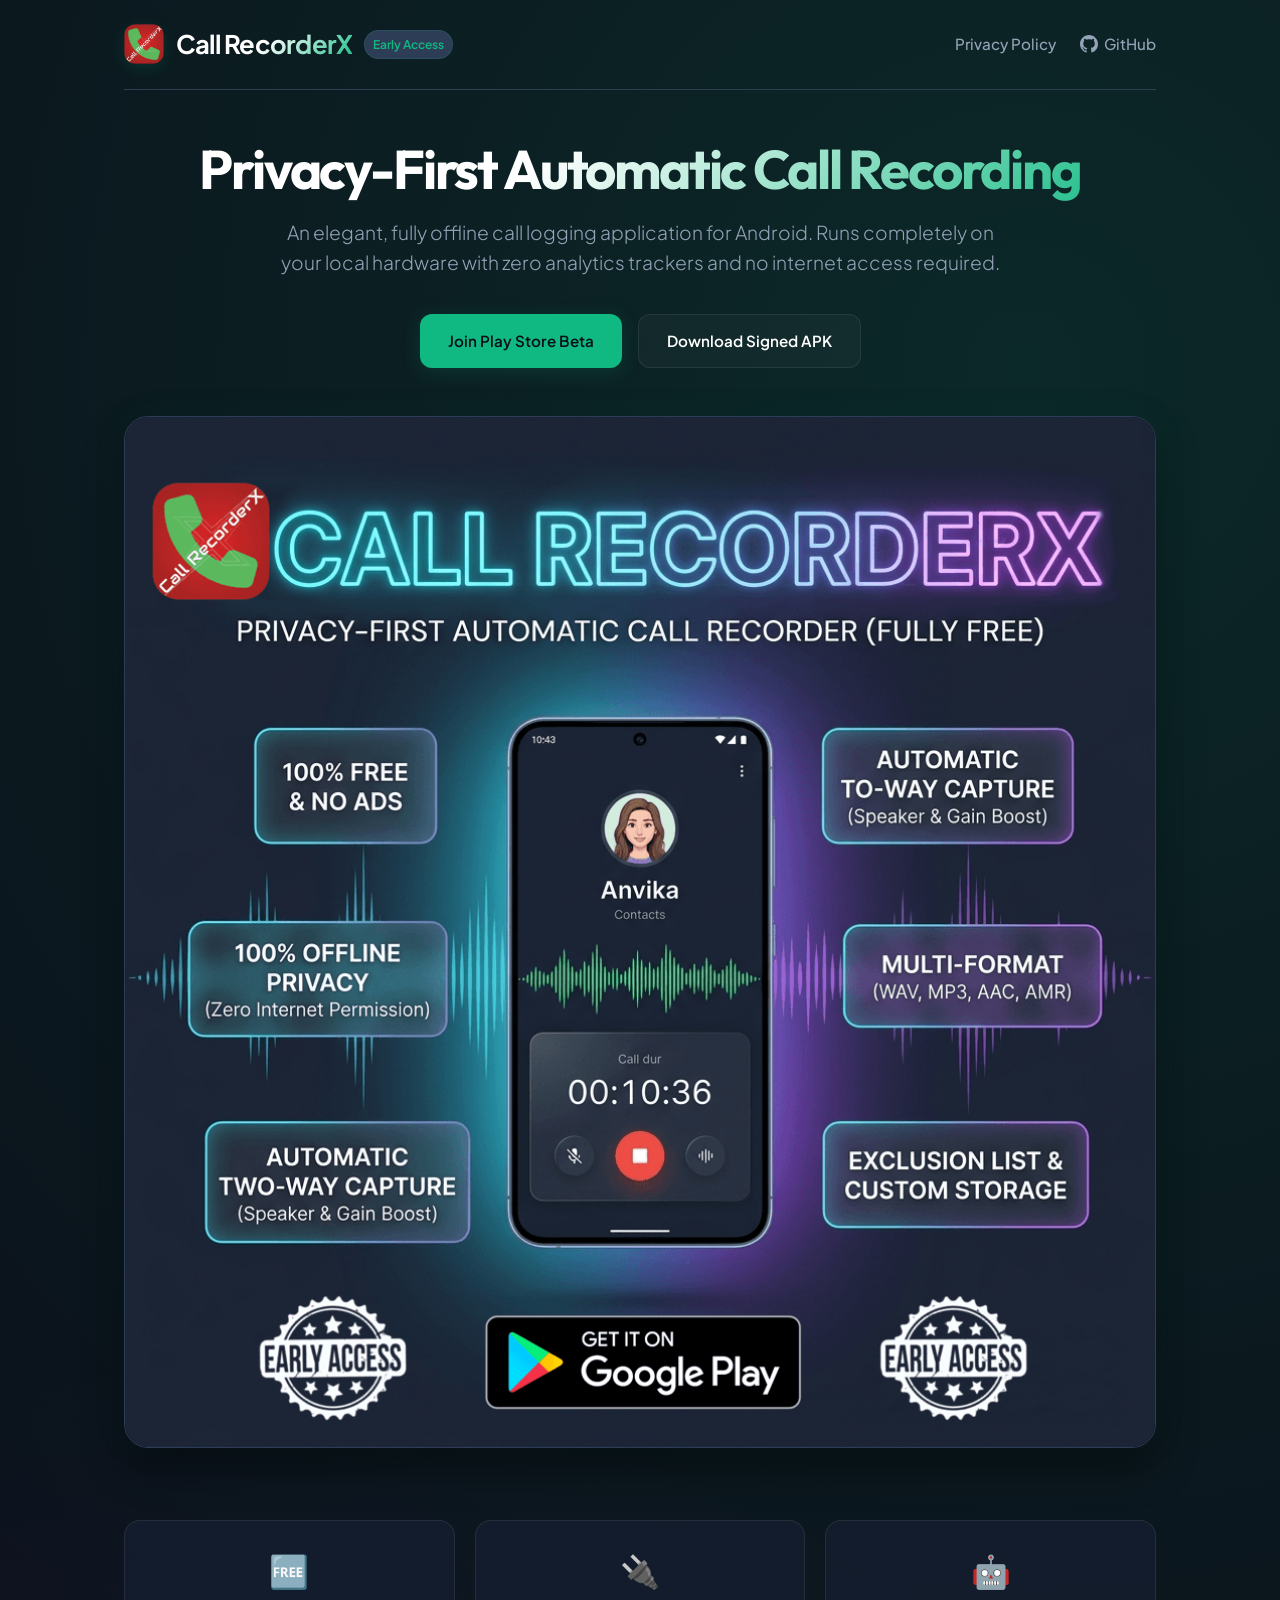
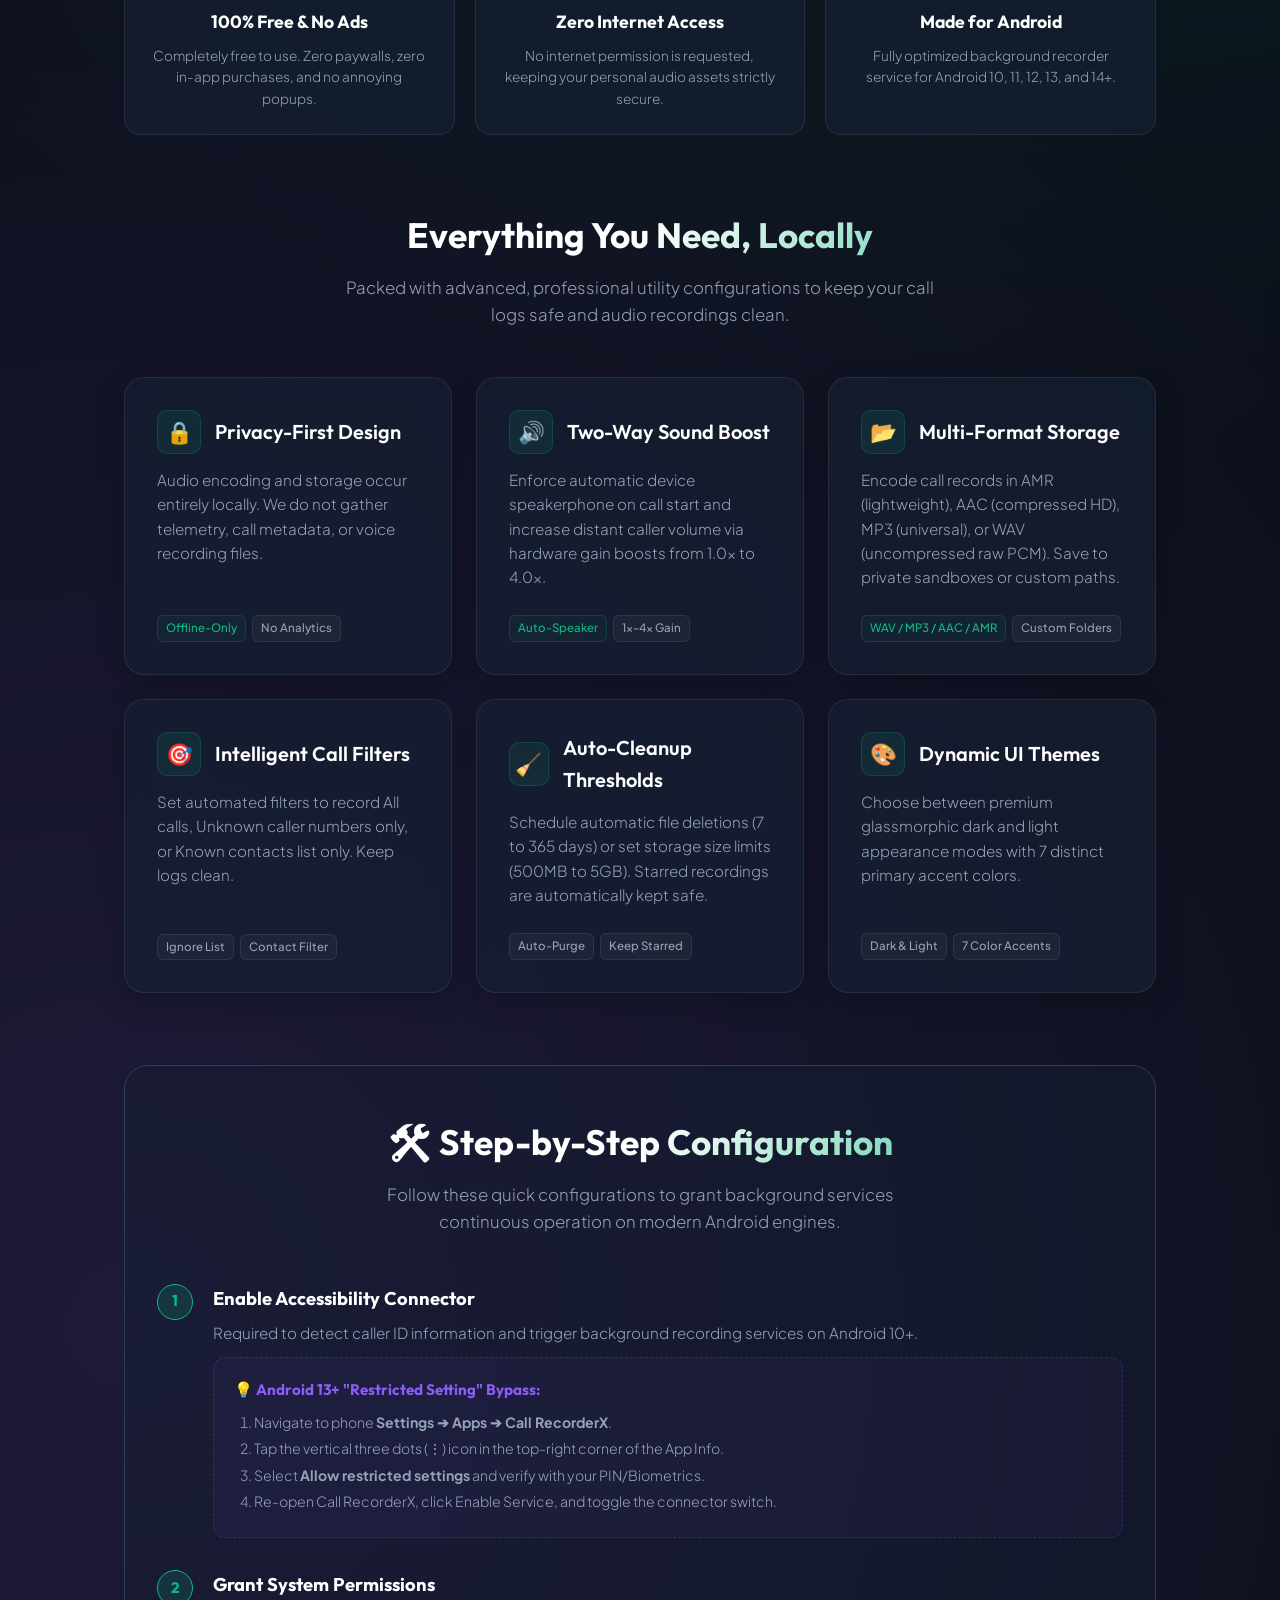
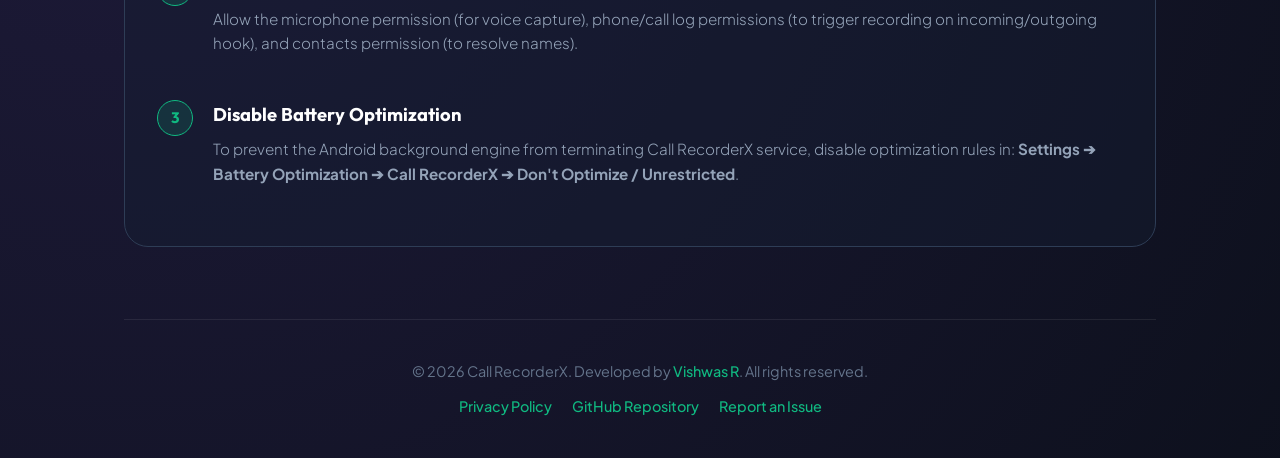
==== docs/index.html @ b35ff17a "Refactor landing page and privacy policy to use shared stylesheet and update asset paths" ====
<!DOCTYPE html>
<html lang="en">
<head>
    <meta charset="UTF-8">
    <meta name="viewport" content="width=device-width, initial-scale=1.0">
    <title>Call RecorderX | Private & Secure Local Call Recording for Android</title>
    <meta name="description" content="A secure, offline-first automatic call recorder for Android. Zero internet permission, zero tracking, 100% free, and completely ad-free.">
    
    <!-- Favicon -->
    <link rel="icon" type="image/png" href="assets/images/logo.png">

    <!-- Open Graph / Facebook -->
    <meta property="og:type" content="website">
    <meta property="og:url" content="https://vishwas-r.github.io/call-recorderx-dist/">
    <meta property="og:title" content="Call RecorderX | Private & Secure Local Call Recording for Android">
    <meta property="og:description" content="A secure, offline-first automatic call recorder for Android. Zero internet permission, zero tracking, 100% free, and completely ad-free.">
    <meta property="og:image" content="https://vishwas-r.github.io/call-recorderx-dist/assets/images/logo.png">

    <!-- Twitter -->
    <meta property="twitter:card" content="summary">
    <meta property="twitter:url" content="https://vishwas-r.github.io/call-recorderx-dist/">
    <meta property="twitter:title" content="Call RecorderX | Private & Secure Local Call Recording for Android">
    <meta property="twitter:description" content="A secure, offline-first automatic call recorder for Android. Zero internet permission, zero tracking, 100% free, and completely ad-free.">
    <meta property="twitter:image" content="https://vishwas-r.github.io/call-recorderx-dist/assets/images/logo.png">

    <link rel="preconnect" href="https://fonts.googleapis.com">
    <link rel="preconnect" href="https://fonts.gstatic.com" crossorigin>
    <link href="https://fonts.googleapis.com/css2?family=Outfit:wght@300;400;500;600;700&family=Plus+Jakarta+Sans:wght@300;400;500;600;700&display=swap" rel="stylesheet">
    <link rel="stylesheet" href="assets/css/style.css">
</head>
<body>
    <div class="container">
        <!-- Header -->
        <header>
            <div class="logo-container">
                <img src="assets/images/logo.png" alt="Call RecorderX Logo" class="logo-img">
                <div class="logo-text">Call RecorderX</div>
                <span class="early-access-badge">Early Access</span>
            </div>
            <nav>
                <a href="privacy.html">Privacy Policy</a>
                <a href="https://github.com/vishwas-r/call-recorderx-dist" target="_blank" class="github-link-icon" id="header-github-link">
                    <svg height="18" width="18" viewBox="0 0 16 16" fill="currentColor" style="display:inline-block;vertical-align:text-bottom;">
                        <path d="M8 0C3.58 0 0 3.58 0 8c0 3.54 2.29 6.53 5.47 7.59.4.07.55-.17.55-.38 0-.19-.01-.82-.01-1.49-2.01.37-2.53-.49-2.69-.94-.09-.23-.48-.94-.82-1.13-.28-.15-.68-.52-.01-.53.63-.01 1.08.58 1.23.82.72 1.21 1.87.87 2.33.66.07-.52.28-.87.51-1.07-1.78-.2-3.64-.89-3.64-3.95 0-.87.31-1.59.82-2.15-.08-.2-.36-1.02.08-2.12 0 0 .67-.21 2.2.82.64-.18 1.32-.27 2-.27.68 0 1.36.09 2 .27 1.53-1.04 2.2-.82 2.2-.82.44 1.1.16 1.92.08 2.12.51.56.82 1.27.82 2.15 0 3.07-1.87 3.75-3.65 3.95.29.25.54.73.54 1.48 0 1.07-.01 1.93-.01 2.2 0 .21.15.46.55.38A8.013 8.013 0 0016 8c0-4.42-3.58-8-8-8z"></path>
                    </svg>
                    GitHub
                </a>
            </nav>
        </header>

        <!-- Hero Section -->
        <main>
            <section class="hero">
                <h1>Privacy-First Automatic Call Recording</h1>
                <p>An elegant, fully offline call logging application for Android. Runs completely on your local hardware with zero analytics trackers and no internet access required.</p>
                
                <div class="cta-group">
                    <a href="https://play.google.com/apps/testing/com.callrecorderx.app" class="btn btn-primary" id="cta-playstore-testing" target="_blank">Join Play Store Beta</a>
                    <a href="https://github.com/Vishwas-R/call-recorderx-dist/raw/main/dist/call-recorderx.apk" class="btn btn-secondary" id="cta-apk-download">Download Signed APK</a>
                </div>
            </section>

            <!-- Embedded Widescreen Mockup Banner -->
            <section class="mockup-container">
                <img src="assets/images/call-recorderx-banner.png" alt="Call RecorderX Advertisement Banner" class="mockup-image">
            </section>

            <!-- Core Quick Badges -->
            <section class="badge-grid">
                <div class="badge-card">
                    <span class="badge-icon">🆓</span>
                    <h3>100% Free & No Ads</h3>
                    <p>Completely free to use. Zero paywalls, zero in-app purchases, and no annoying popups.</p>
                </div>
                <div class="badge-card">
                    <span class="badge-icon">🔌</span>
                    <h3>Zero Internet Access</h3>
                    <p>No internet permission is requested, keeping your personal audio assets strictly secure.</p>
                </div>
                <div class="badge-card">
                    <span class="badge-icon">🤖</span>
                    <h3>Made for Android</h3>
                    <p>Fully optimized background recorder service for Android 10, 11, 12, 13, and 14+.</p>
                </div>
            </section>

            <!-- Features Grid -->
            <section>
                <div class="section-header">
                    <h2>Everything You Need, Locally</h2>
                    <p>Packed with advanced, professional utility configurations to keep your call logs safe and audio recordings clean.</p>
                </div>

                <div class="features">
                    <!-- Feature 1: Privacy -->
                    <div class="feature-card">
                        <div class="feature-top">
                            <div class="feature-icon-wrapper">🔒</div>
                            <h3>Privacy-First Design</h3>
                        </div>
                        <p>Audio encoding and storage occur entirely locally. We do not gather telemetry, call metadata, or voice recording files.</p>
                        <div class="feature-tags">
                            <span class="feature-tag feature-tag-primary">Offline-Only</span>
                            <span class="feature-tag">No Analytics</span>
                        </div>
                    </div>

                    <!-- Feature 2: Audio Optimization -->
                    <div class="feature-card">
                        <div class="feature-top">
                            <div class="feature-icon-wrapper">🔊</div>
                            <h3>Two-Way Sound Boost</h3>
                        </div>
                        <p>Enforce automatic device speakerphone on call start and increase distant caller volume via hardware gain boosts from 1.0x to 4.0x.</p>
                        <div class="feature-tags">
                            <span class="feature-tag feature-tag-primary">Auto-Speaker</span>
                            <span class="feature-tag">1x-4x Gain</span>
                        </div>
                    </div>

                    <!-- Feature 3: Multi Format -->
                    <div class="feature-card">
                        <div class="feature-top">
                            <div class="feature-icon-wrapper">📂</div>
                            <h3>Multi-Format Storage</h3>
                        </div>
                        <p>Encode call records in AMR (lightweight), AAC (compressed HD), MP3 (universal), or WAV (uncompressed raw PCM). Save to private sandboxes or custom paths.</p>
                        <div class="feature-tags">
                            <span class="feature-tag feature-tag-primary">WAV / MP3 / AAC / AMR</span>
                            <span class="feature-tag">Custom Folders</span>
                        </div>
                    </div>

                    <!-- Feature 4: Caller Filtering -->
                    <div class="feature-card">
                        <div class="feature-top">
                            <div class="feature-icon-wrapper">🎯</div>
                            <h3>Intelligent Call Filters</h3>
                        </div>
                        <p>Set automated filters to record All calls, Unknown caller numbers only, or Known contacts list only. Keep logs clean.</p>
                        <div class="feature-tags">
                            <span class="feature-tag">Ignore List</span>
                            <span class="feature-tag">Contact Filter</span>
                        </div>
                    </div>

                    <!-- Feature 5: Storage Rules -->
                    <div class="feature-card">
                        <div class="feature-top">
                            <div class="feature-icon-wrapper">🧹</div>
                            <h3>Auto-Cleanup Thresholds</h3>
                        </div>
                        <p>Schedule automatic file deletions (7 to 365 days) or set storage size limits (500MB to 5GB). Starred recordings are automatically kept safe.</p>
                        <div class="feature-tags">
                            <span class="feature-tag">Auto-Purge</span>
                            <span class="feature-tag">Keep Starred</span>
                        </div>
                    </div>

                    <!-- Feature 6: Themes -->
                    <div class="feature-card">
                        <div class="feature-top">
                            <div class="feature-icon-wrapper">🎨</div>
                            <h3>Dynamic UI Themes</h3>
                        </div>
                        <p>Choose between premium glassmorphic dark and light appearance modes with 7 distinct primary accent colors.</p>
                        <div class="feature-tags">
                            <span class="feature-tag">Dark & Light</span>
                            <span class="feature-tag">7 Color Accents</span>
                        </div>
                    </div>
                </div>
            </section>

            <!-- Guide Section -->
            <section class="guide-section">
                <div class="section-header">
                    <h2>🛠️ Step-by-Step Configuration</h2>
                    <p>Follow these quick configurations to grant background services continuous operation on modern Android engines.</p>
                </div>

                <div class="guide-steps">
                    <!-- Step 1 -->
                    <div class="guide-step">
                        <div class="step-number">1</div>
                        <div class="step-content">
                            <h3>Enable Accessibility Connector</h3>
                            <p>Required to detect caller ID information and trigger background recording services on Android 10+.</p>
                            
                            <div class="bypass-card">
                                <h4>💡 Android 13+ "Restricted Setting" Bypass:</h4>
                                <ol>
                                    <li>Navigate to phone <strong>Settings ➔ Apps ➔ Call RecorderX</strong>.</li>
                                    <li>Tap the vertical three dots (⋮) icon in the top-right corner of the App Info.</li>
                                    <li>Select <strong>Allow restricted settings</strong> and verify with your PIN/Biometrics.</li>
                                    <li>Re-open Call RecorderX, click Enable Service, and toggle the connector switch.</li>
                                </ol>
                            </div>
                        </div>
                    </div>

                    <!-- Step 2 -->
                    <div class="guide-step">
                        <div class="step-number">2</div>
                        <div class="step-content">
                            <h3>Grant System Permissions</h3>
                            <p>Allow the microphone permission (for voice capture), phone/call log permissions (to trigger recording on incoming/outgoing hook), and contacts permission (to resolve names).</p>
                        </div>
                    </div>

                    <!-- Step 3 -->
                    <div class="guide-step">
                        <div class="step-number">3</div>
                        <div class="step-content">
                            <h3>Disable Battery Optimization</h3>
                            <p>To prevent the Android background engine from terminating Call RecorderX service, disable optimization rules in: <strong>Settings ➔ Battery Optimization ➔ Call RecorderX ➔ Don't Optimize / Unrestricted</strong>.</p>
                        </div>
                    </div>
                </div>
            </section>
        </main>

        <!-- Footer -->
        <footer>
            <p>&copy; 2026 Call RecorderX. Developed by <a href="https://vishwas.me/" target="_blank">Vishwas R</a>. All rights reserved.</p>
            <div class="footer-links">
                <a href="privacy.html">Privacy Policy</a>
                <a href="https://github.com/vishwas-r/call-recorderx-dist" target="_blank">GitHub Repository</a>
                <a href="https://github.com/vishwas-r/call-recorderx-dist/issues" target="_blank">Report an Issue</a>
            </div>
        </footer>
    </div>
</body>
</html>
---- docs/assets/css/style.css ----
:root {
    --bg-color: #0B0F19;
    --card-bg: rgba(22, 32, 50, 0.7);
    --primary: #10B981;
    --primary-glow: rgba(16, 185, 129, 0.15);
    --primary-hover: #059669;
    --text-main: #FFFFFF;
    --text-secondary: #94A3B8;
    --text-muted: #64748B;
    --border-color: #2E3D56;
    --glass-border: rgba(255, 255, 255, 0.08);
    --accent-purple: #8B5CF6;
    --accent-purple-glow: rgba(139, 92, 246, 0.15);
}

* {
    box-sizing: border-box;
    margin: 0;
    padding: 0;
}

body {
    font-family: 'Plus Jakarta Sans', sans-serif;
    background-color: var(--bg-color);
    background-image: 
        radial-gradient(circle at 80% 10%, var(--primary-glow) 0%, transparent 50%),
        radial-gradient(circle at 10% 80%, var(--accent-purple-glow) 0%, transparent 50%);
    color: var(--text-main);
    line-height: 1.6;
    min-height: 100vh;
    display: flex;
    flex-direction: column;
    overflow-x: hidden;
}

h1, h2, h3, h4 {
    font-family: 'Outfit', sans-serif;
    font-weight: 700;
}

.container {
    max-width: 1080px;
    width: 100%;
    margin: 0 auto;
    padding: 0 24px;
}

/* --- Header --- */
header {
    display: flex;
    justify-content: space-between;
    align-items: center;
    padding: 24px 0;
    border-bottom: 1px solid var(--border-color);
    margin-bottom: 48px;
}

/* Header variant for Privacy Policy page */
header.privacy-header {
    flex-direction: column;
    gap: 8px;
    text-align: center;
    align-items: center;
    border-bottom: 1px solid var(--border-color);
    margin-bottom: 40px;
}

header.privacy-header .logo-container {
    text-decoration: none;
    transition: transform 0.2s ease;
}

header.privacy-header .logo-container:hover {
    transform: scale(1.02);
}

.logo-container {
    display: flex;
    align-items: center;
    gap: 12px;
}

.logo-img {
    width: 40px;
    height: 40px;
    border-radius: 12px;
    box-shadow: 0 4px 15px var(--primary-glow);
    object-fit: contain;
}

.logo-text {
    font-size: 1.6rem;
    font-weight: 700;
    letter-spacing: -0.03em;
    background: linear-gradient(135deg, #FFFFFF 50%, var(--primary) 100%);
    -webkit-background-clip: text;
    -webkit-text-fill-color: transparent;
}

.early-access-badge {
    font-size: 0.75rem;
    background-color: var(--border-color);
    color: var(--primary);
    padding: 4px 8px;
    border-radius: 20px;
    font-weight: 600;
    border: 1px solid var(--primary-glow);
}

.subtitle {
    color: var(--text-secondary);
    margin: 0;
    font-size: 1.15rem;
    font-weight: 500;
}

nav {
    display: flex;
    gap: 24px;
    align-items: center;
}

nav a {
    color: var(--text-secondary);
    text-decoration: none;
    font-size: 0.95rem;
    font-weight: 500;
    transition: color 0.2s ease;
}

nav a:hover {
    color: var(--primary);
}

.github-link-icon {
    display: flex;
    align-items: center;
    gap: 6px;
}

/* --- Hero --- */
.hero {
    text-align: center;
    margin-bottom: 48px;
}

.hero h1 {
    font-size: 3.4rem;
    margin: 0 0 16px 0;
    letter-spacing: -0.04em;
    line-height: 1.15;
    background: linear-gradient(135deg, #FFFFFF 40%, var(--primary) 100%);
    -webkit-background-clip: text;
    -webkit-text-fill-color: transparent;
}

.hero p {
    font-size: 1.2rem;
    color: var(--text-secondary);
    max-width: 720px;
    margin: 0 auto 36px auto;
    font-weight: 300;
}

.cta-group {
    display: flex;
    gap: 16px;
    justify-content: center;
    flex-wrap: wrap;
    margin-bottom: 48px;
}

/* --- Buttons --- */
.btn {
    display: inline-flex;
    align-items: center;
    justify-content: center;
    padding: 14px 28px;
    border-radius: 12px;
    font-weight: 600;
    font-size: 0.95rem;
    text-decoration: none;
    transition: all 0.25s cubic-bezier(0.4, 0, 0.2, 1);
    gap: 8px;
    cursor: pointer;
}

.btn-primary {
    background-color: var(--primary);
    color: #0B0F19;
    box-shadow: 0 4px 20px var(--primary-glow);
}

.btn-primary:hover {
    background-color: var(--primary-hover);
    transform: translateY(-2px);
    box-shadow: 0 8px 24px rgba(16, 185, 129, 0.4);
}

.btn-secondary {
    background-color: rgba(255, 255, 255, 0.03);
    color: var(--text-main);
    border: 1px solid var(--glass-border);
}

.btn-secondary:hover {
    background-color: rgba(255, 255, 255, 0.08);
    transform: translateY(-2px);
    border-color: var(--text-secondary);
}

/* --- Mockup Graphic Frame --- */
.mockup-container {
    width: 100%;
    border-radius: 24px;
    overflow: hidden;
    border: 1px solid var(--border-color);
    box-shadow: 0 20px 40px rgba(0, 0, 0, 0.4), 0 0 40px rgba(16, 185, 129, 0.05);
    margin-bottom: 72px;
    background-color: #080C14;
    display: flex;
    justify-content: center;
    align-items: center;
    transition: transform 0.3s ease, border-color 0.3s ease;
}

.mockup-container:hover {
    transform: scale(1.01);
    border-color: var(--primary);
}

.mockup-image {
    width: 100%;
    height: auto;
    display: block;
    object-fit: cover;
}

/* --- Fast Badges --- */
.badge-grid {
    display: grid;
    grid-template-columns: repeat(auto-fit, minmax(220px, 1fr));
    gap: 20px;
    margin-bottom: 72px;
}

.badge-card {
    background-color: var(--card-bg);
    border: 1px solid var(--glass-border);
    border-radius: 16px;
    padding: 24px;
    text-align: center;
    transition: all 0.2s ease;
}

.badge-card:hover {
    border-color: var(--primary-glow);
    transform: translateY(-2px);
}

.badge-icon {
    font-size: 2rem;
    margin-bottom: 12px;
    display: inline-block;
}

.badge-card h3 {
    font-size: 1.1rem;
    margin-bottom: 8px;
}

.badge-card p {
    font-size: 0.85rem;
    color: var(--text-secondary);
    font-weight: 300;
}

/* --- Features Section --- */
.section-header {
    text-align: center;
    margin-bottom: 48px;
}

.section-header h2 {
    font-size: 2.2rem;
    margin-bottom: 12px;
    background: linear-gradient(135deg, #FFFFFF 50%, var(--primary) 100%);
    -webkit-background-clip: text;
    -webkit-text-fill-color: transparent;
}

.section-header p {
    color: var(--text-secondary);
    font-size: 1.05rem;
    max-width: 600px;
    margin: 0 auto;
    font-weight: 300;
}

.features {
    display: grid;
    grid-template-columns: repeat(auto-fit, minmax(300px, 1fr));
    gap: 24px;
    margin-bottom: 72px;
}

.feature-card {
    background-color: var(--card-bg);
    backdrop-filter: blur(12px);
    -webkit-backdrop-filter: blur(12px);
    border: 1px solid var(--glass-border);
    border-radius: 20px;
    padding: 32px;
    box-shadow: 0 10px 30px rgba(0, 0, 0, 0.2);
    transition: all 0.25s ease;
    display: flex;
    flex-direction: column;
    gap: 14px;
}

.feature-card:hover {
    border-color: var(--primary);
    box-shadow: 0 12px 36px rgba(16, 185, 129, 0.08);
    transform: translateY(-4px);
}

.feature-top {
    display: flex;
    align-items: center;
    gap: 14px;
}

.feature-icon-wrapper {
    width: 44px;
    height: 44px;
    border-radius: 10px;
    background-color: rgba(16, 185, 129, 0.1);
    border: 1px solid rgba(16, 185, 129, 0.2);
    display: flex;
    align-items: center;
    justify-content: center;
    font-size: 1.35rem;
    color: var(--primary);
}

.feature-card h3 {
    font-size: 1.25rem;
    font-weight: 600;
}

.feature-card p {
    font-size: 0.95rem;
    color: var(--text-secondary);
    font-weight: 300;
    line-height: 1.6;
}

.feature-tags {
    display: flex;
    flex-wrap: wrap;
    gap: 6px;
    margin-top: auto;
    padding-top: 12px;
}

.feature-tag {
    font-size: 0.72rem;
    background-color: rgba(255, 255, 255, 0.04);
    border: 1px solid var(--glass-border);
    padding: 3px 8px;
    border-radius: 6px;
    color: var(--text-secondary);
    font-weight: 500;
}

.feature-tag-primary {
    color: var(--primary);
    border-color: rgba(16, 185, 129, 0.2);
    background-color: rgba(16, 185, 129, 0.05);
}

/* --- Setup / Configuration Guide --- */
.guide-section {
    background-color: rgba(22, 32, 50, 0.4);
    border: 1px solid var(--border-color);
    border-radius: 24px;
    padding: 48px 32px;
    margin-bottom: 72px;
}

.guide-steps {
    display: flex;
    flex-direction: column;
    gap: 32px;
    margin-top: 36px;
}

.guide-step {
    display: flex;
    gap: 20px;
    align-items: flex-start;
}

.step-number {
    width: 36px;
    height: 36px;
    border-radius: 50%;
    background-color: var(--primary-glow);
    border: 1px solid var(--primary);
    color: var(--primary);
    display: flex;
    align-items: center;
    justify-content: center;
    font-weight: 700;
    font-size: 0.95rem;
    flex-shrink: 0;
    font-family: 'Outfit', sans-serif;
}

.step-content {
    flex: 1;
}

.step-content h3 {
    font-size: 1.15rem;
    margin-bottom: 8px;
}

.step-content p {
    font-size: 0.95rem;
    color: var(--text-secondary);
    font-weight: 300;
    margin-bottom: 12px;
}

/* Bypass sub-card */
.bypass-card {
    background-color: rgba(139, 92, 246, 0.05);
    border: 1px dashed rgba(139, 92, 246, 0.25);
    border-radius: 12px;
    padding: 20px;
    margin-top: 12px;
}

.bypass-card h4 {
    color: var(--accent-purple);
    font-size: 0.95rem;
    margin-bottom: 8px;
    display: flex;
    align-items: center;
    gap: 6px;
}

.bypass-card ol {
    padding-left: 20px;
    font-size: 0.88rem;
    color: var(--text-secondary);
    font-weight: 300;
}

.bypass-card li {
    margin-bottom: 4px;
}

/* --- Privacy Policy Page Cards --- */
.privacy-container {
    max-width: 800px;
    width: 100%;
    margin: 0 auto;
    padding: 0 20px;
}

.privacy-card {
    background-color: var(--card-bg);
    backdrop-filter: blur(12px);
    -webkit-backdrop-filter: blur(12px);
    border: 1px solid var(--glass-border);
    border-radius: 20px;
    padding: 36px;
    box-shadow: 0 10px 30px rgba(0, 0, 0, 0.25);
    margin-bottom: 30px;
    transition: all 0.2s ease;
}

.privacy-card:hover {
    border-color: var(--primary-glow);
}

.privacy-card h2 {
    color: var(--primary);
    font-size: 1.45rem;
    margin-top: 0;
    border-bottom: 1px solid rgba(255, 255, 255, 0.08);
    padding-bottom: 10px;
    margin-bottom: 18px;
}

.privacy-card p, .privacy-card li {
    color: var(--text-secondary);
    font-size: 1rem;
    font-weight: 300;
    margin-bottom: 12px;
}

.privacy-card ul {
    padding-left: 20px;
    margin-bottom: 16px;
}

.privacy-card li {
    margin-bottom: 8px;
}

.highlight {
    color: #fbbf24;
    font-weight: 500;
    background-color: rgba(251, 191, 36, 0.05);
    border-left: 4px solid #fbbf24;
    padding: 16px 20px;
    border-radius: 8px;
    margin: 16px 0;
}

.highlight strong {
    color: #fbbf24;
}

.privacy-card a {
    color: var(--primary);
    text-decoration: none;
    font-weight: 500;
    transition: color 0.2s ease;
}

.privacy-card a:hover {
    color: var(--primary-hover);
    text-decoration: underline;
}

/* --- Footer --- */
footer {
    text-align: center;
    padding: 40px 0;
    border-top: 1px solid var(--glass-border);
    color: var(--text-muted);
    font-size: 0.9rem;
    margin-top: auto;
}

footer p {
    margin-bottom: 12px;
}

footer a {
    color: var(--primary);
    text-decoration: none;
    font-weight: 500;
    transition: color 0.2s ease;
}

footer a:hover {
    color: var(--primary-hover);
    text-decoration: underline;
}

.footer-links {
    display: flex;
    justify-content: center;
    gap: 20px;
    margin-top: 12px;
}

/* --- Responsive Queries --- */
@media (max-width: 768px) {
    .hero h1 {
        font-size: 2.5rem;
    }
    .hero p {
        font-size: 1.05rem;
    }
    header {
        flex-direction: column;
        gap: 16px;
        text-align: center;
    }
    .guide-step {
        gap: 12px;
    }
    .btn {
        width: 100%;
    }
    .privacy-card {
        padding: 24px;
    }
}
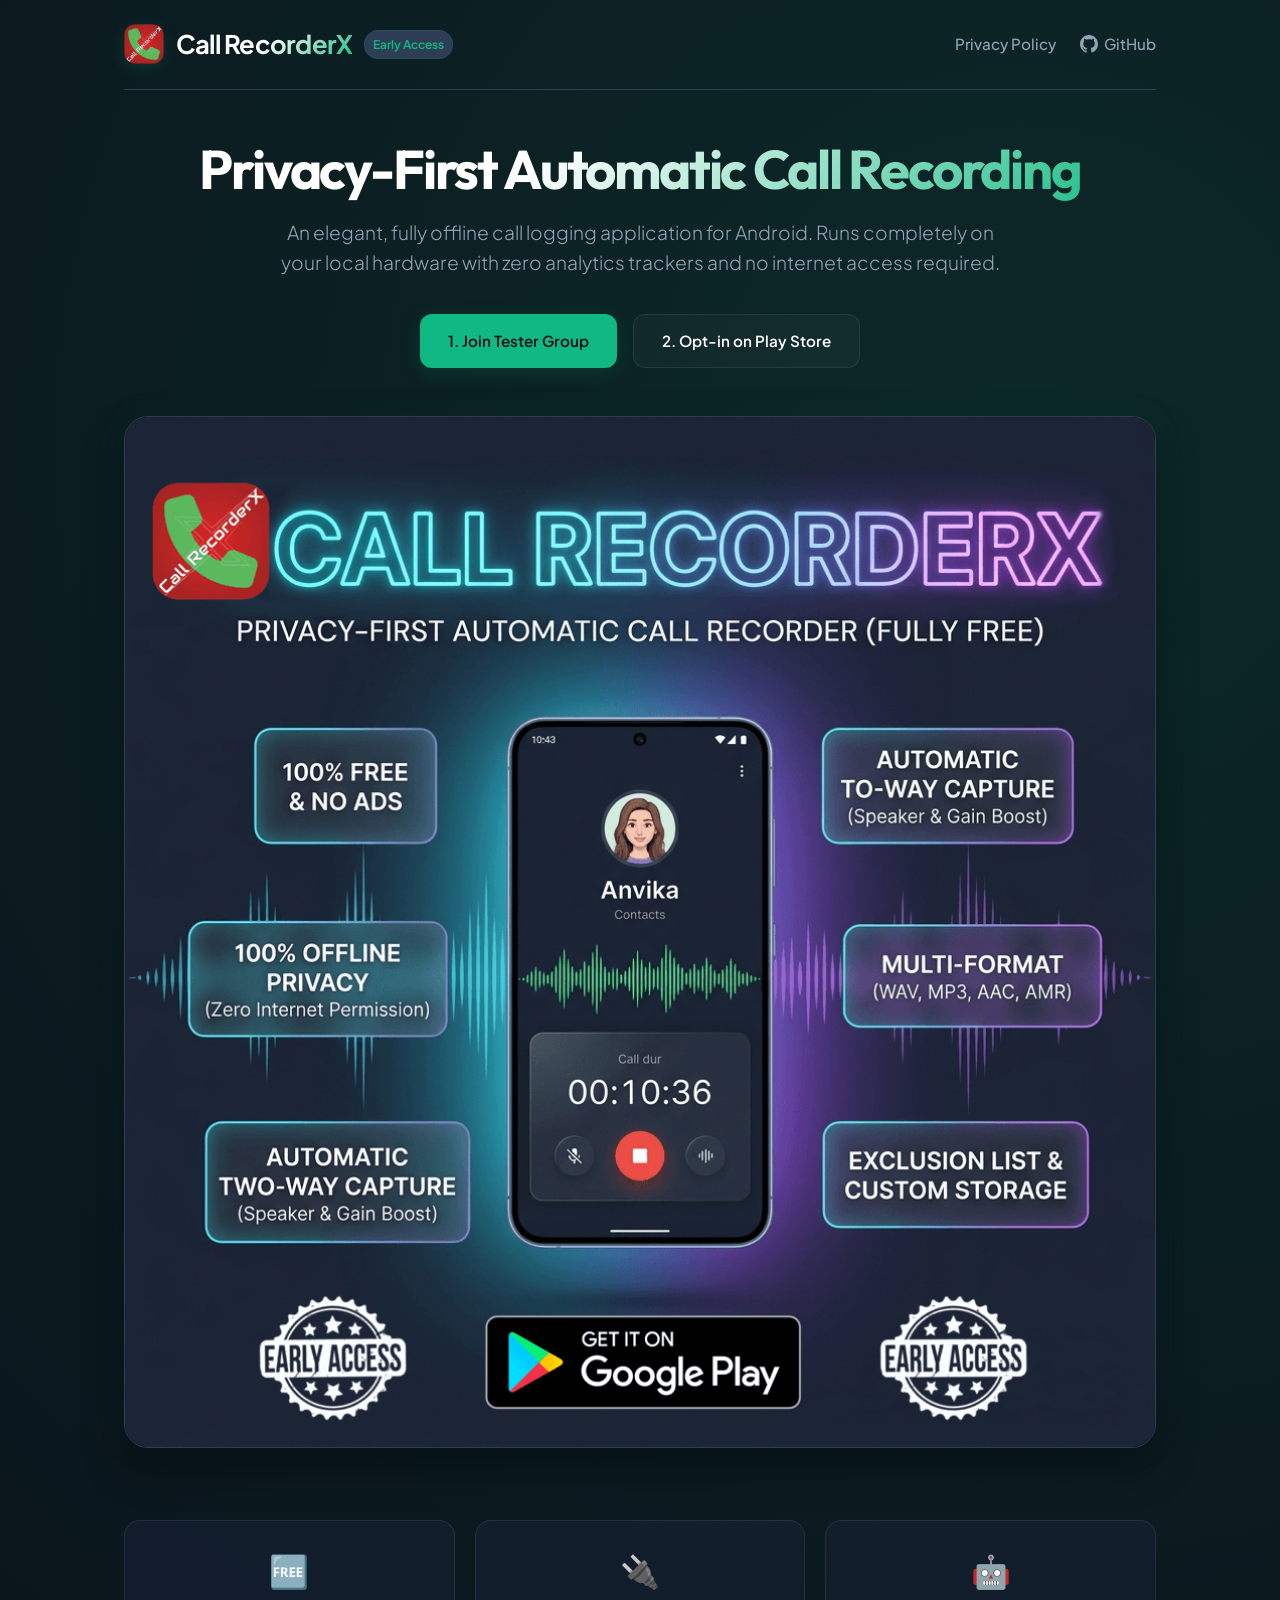
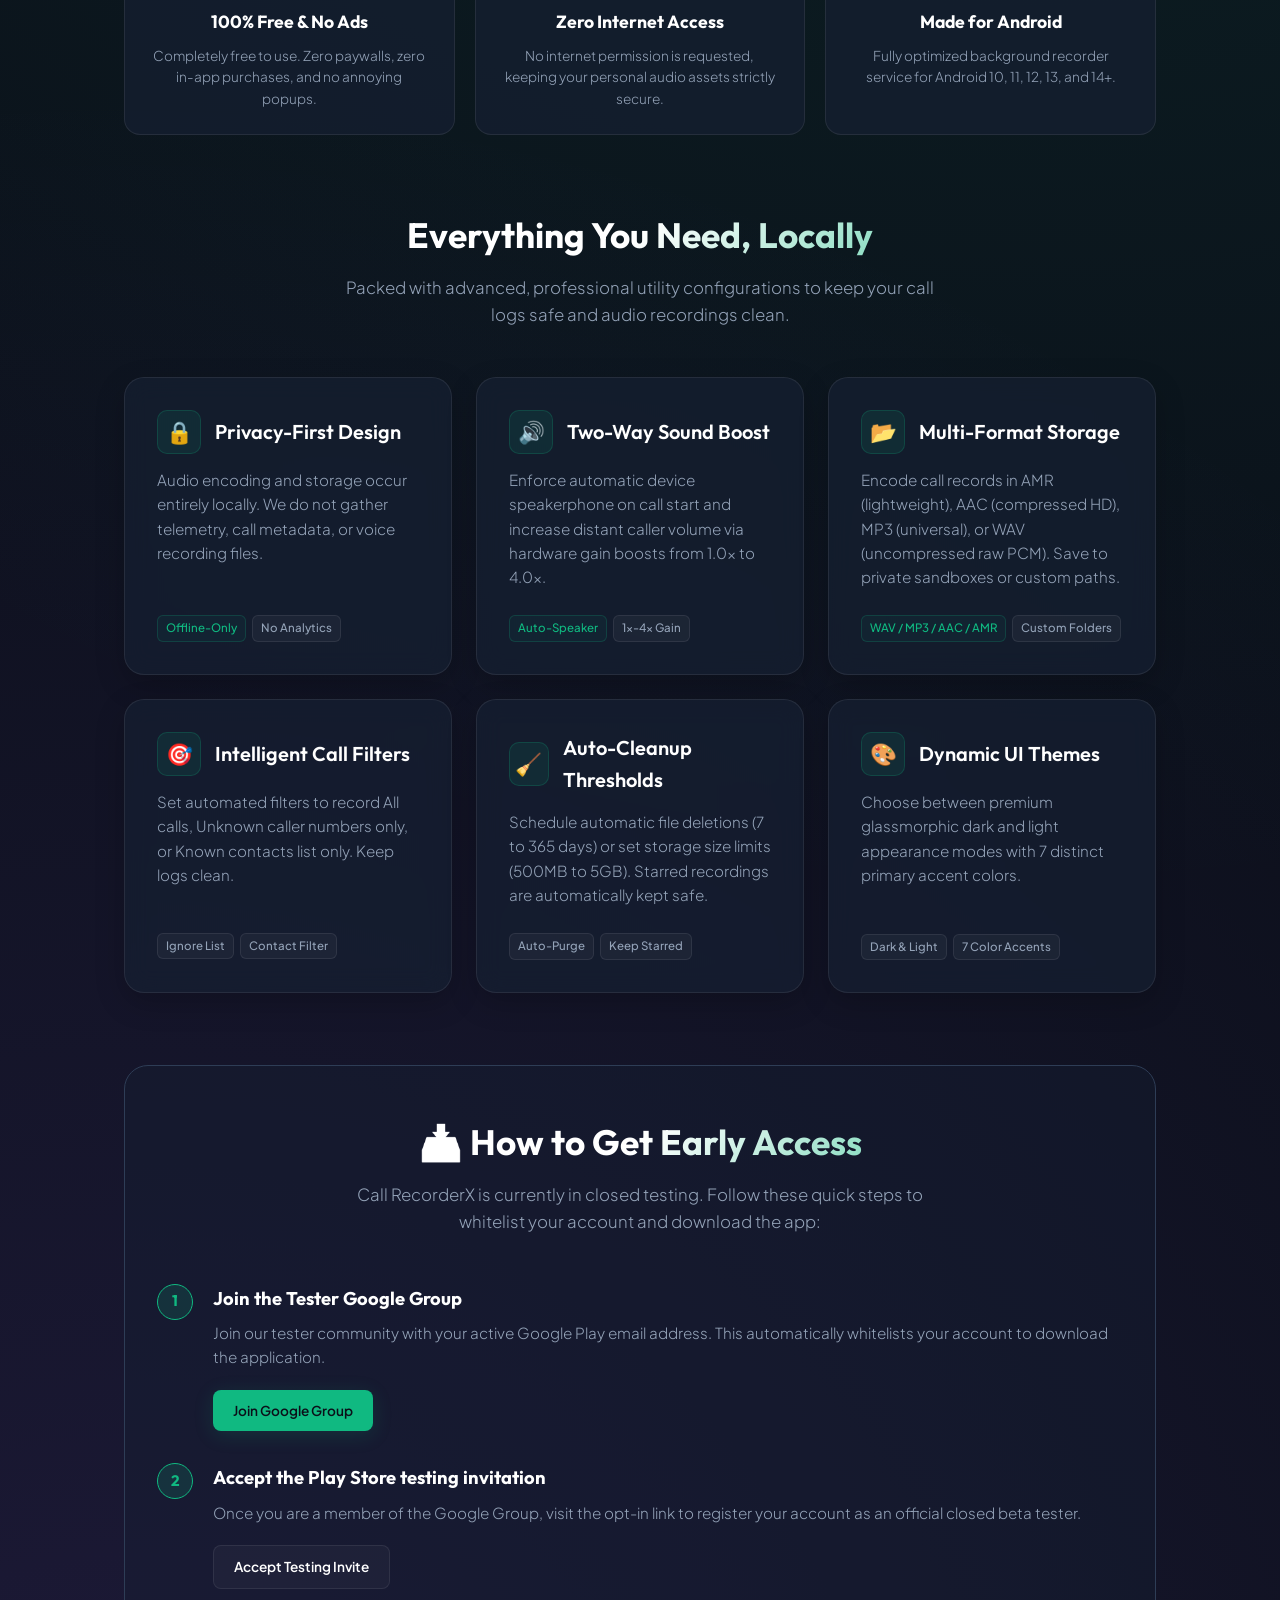
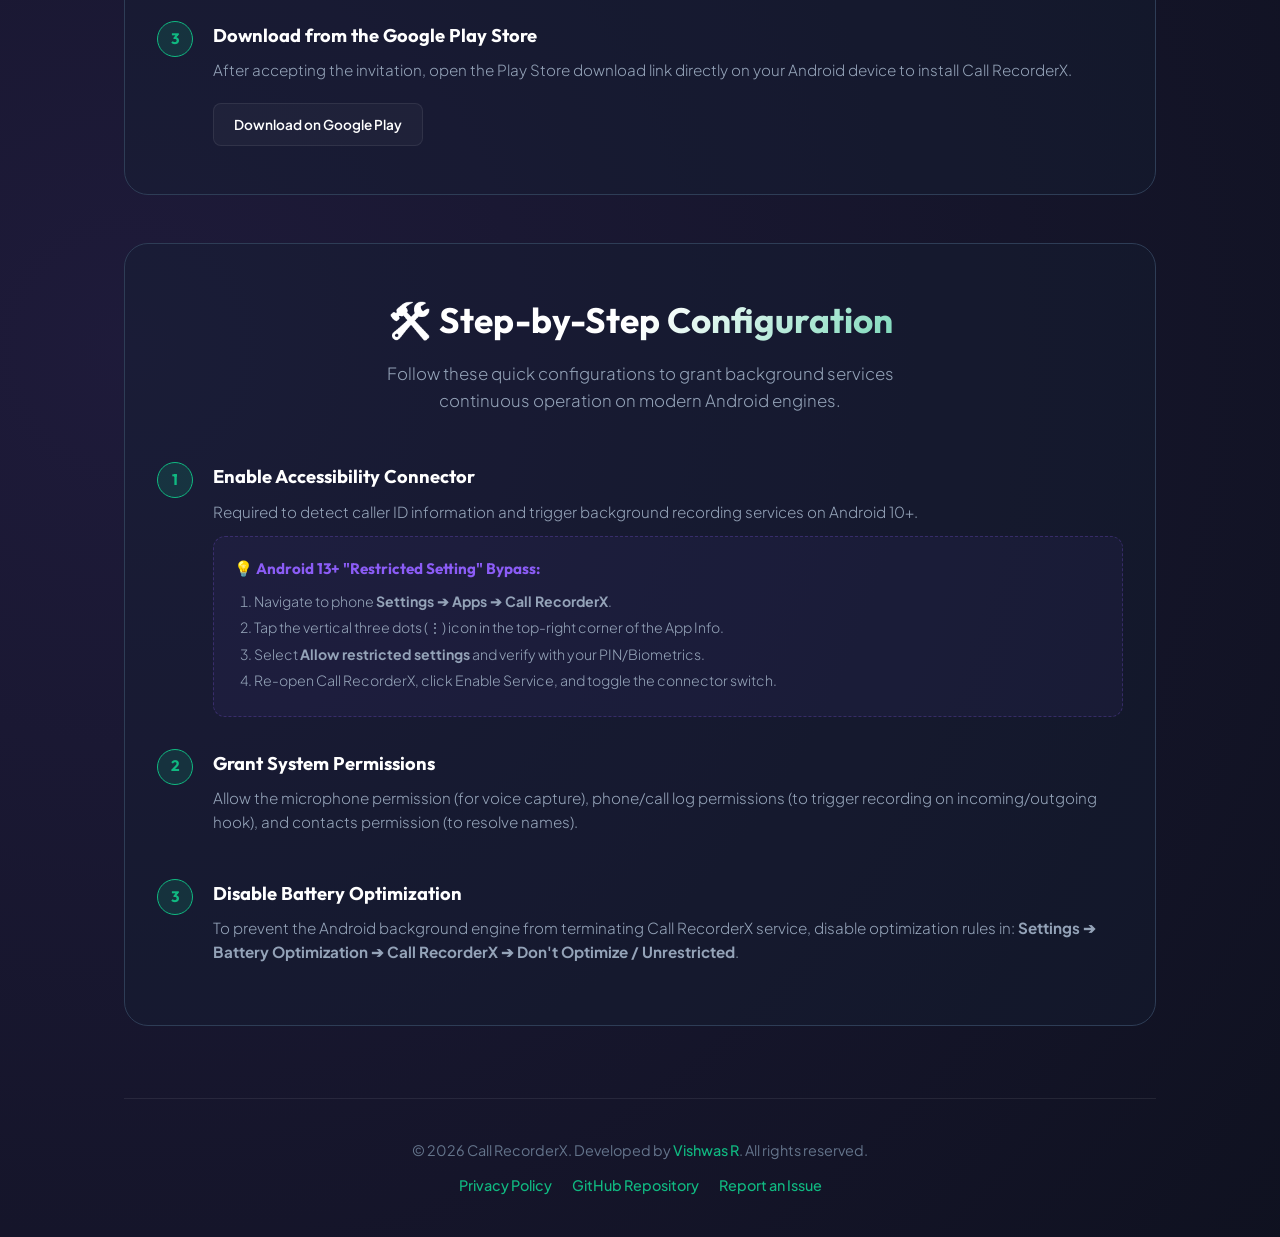
==== commit f8880c55: "Update landing page download funnel with Google Group whitelisting step" ====
--- a/docs/index.html
+++ b/docs/index.html
@@ -55,8 +55,8 @@
                 <p>An elegant, fully offline call logging application for Android. Runs completely on your local hardware with zero analytics trackers and no internet access required.</p>
                 
                 <div class="cta-group">
-                    <a href="https://play.google.com/apps/testing/com.callrecorderx.app" class="btn btn-primary" id="cta-playstore-testing" target="_blank">Join Play Store Beta</a>
-                    <a href="https://github.com/Vishwas-R/call-recorderx-dist/raw/main/dist/call-recorderx.apk" class="btn btn-secondary" id="cta-apk-download">Download Signed APK</a>
+                    <a href="https://groups.google.com/g/call-recorderx-testers" class="btn btn-primary" id="cta-join-group" target="_blank">1. Join Tester Group</a>
+                    <a href="https://play.google.com/apps/testing/com.callrecorderx.app" class="btn btn-secondary" id="cta-playstore-optin" target="_blank">2. Opt-in on Play Store</a>
                 </div>
             </section>
 
@@ -167,6 +167,46 @@
                         <div class="feature-tags">
                             <span class="feature-tag">Dark & Light</span>
                             <span class="feature-tag">7 Color Accents</span>
+                        </div>
+                    </div>
+                </div>
+            </section>
+
+            <!-- Onboarding Section -->
+            <section class="guide-section" style="margin-bottom: 48px;">
+                <div class="section-header">
+                    <h2>📥 How to Get Early Access</h2>
+                    <p>Call RecorderX is currently in closed testing. Follow these quick steps to whitelist your account and download the app:</p>
+                </div>
+
+                <div class="guide-steps">
+                    <!-- Onboarding Step 1 -->
+                    <div class="guide-step">
+                        <div class="step-number">1</div>
+                        <div class="step-content">
+                            <h3>Join the Tester Google Group</h3>
+                            <p>Join our tester community with your active Google Play email address. This automatically whitelists your account to download the application.</p>
+                            <a href="https://groups.google.com/g/call-recorderx-testers" target="_blank" class="btn btn-primary" style="margin-top: 8px; font-size: 0.85rem; padding: 10px 20px; border-radius: 8px;">Join Google Group</a>
+                        </div>
+                    </div>
+
+                    <!-- Onboarding Step 2 -->
+                    <div class="guide-step">
+                        <div class="step-number">2</div>
+                        <div class="step-content">
+                            <h3>Accept the Play Store testing invitation</h3>
+                            <p>Once you are a member of the Google Group, visit the opt-in link to register your account as an official closed beta tester.</p>
+                            <a href="https://play.google.com/apps/testing/com.callrecorderx.app" target="_blank" class="btn btn-secondary" style="margin-top: 8px; font-size: 0.85rem; padding: 10px 20px; border-radius: 8px;">Accept Testing Invite</a>
+                        </div>
+                    </div>
+
+                    <!-- Onboarding Step 3 -->
+                    <div class="guide-step">
+                        <div class="step-number">3</div>
+                        <div class="step-content">
+                            <h3>Download from the Google Play Store</h3>
+                            <p>After accepting the invitation, open the Play Store download link directly on your Android device to install Call RecorderX.</p>
+                            <a href="https://play.google.com/store/apps/details?id=com.callrecorderx.app" target="_blank" class="btn btn-secondary" style="margin-top: 8px; font-size: 0.85rem; padding: 10px 20px; border-radius: 8px;">Download on Google Play</a>
                         </div>
                     </div>
                 </div>
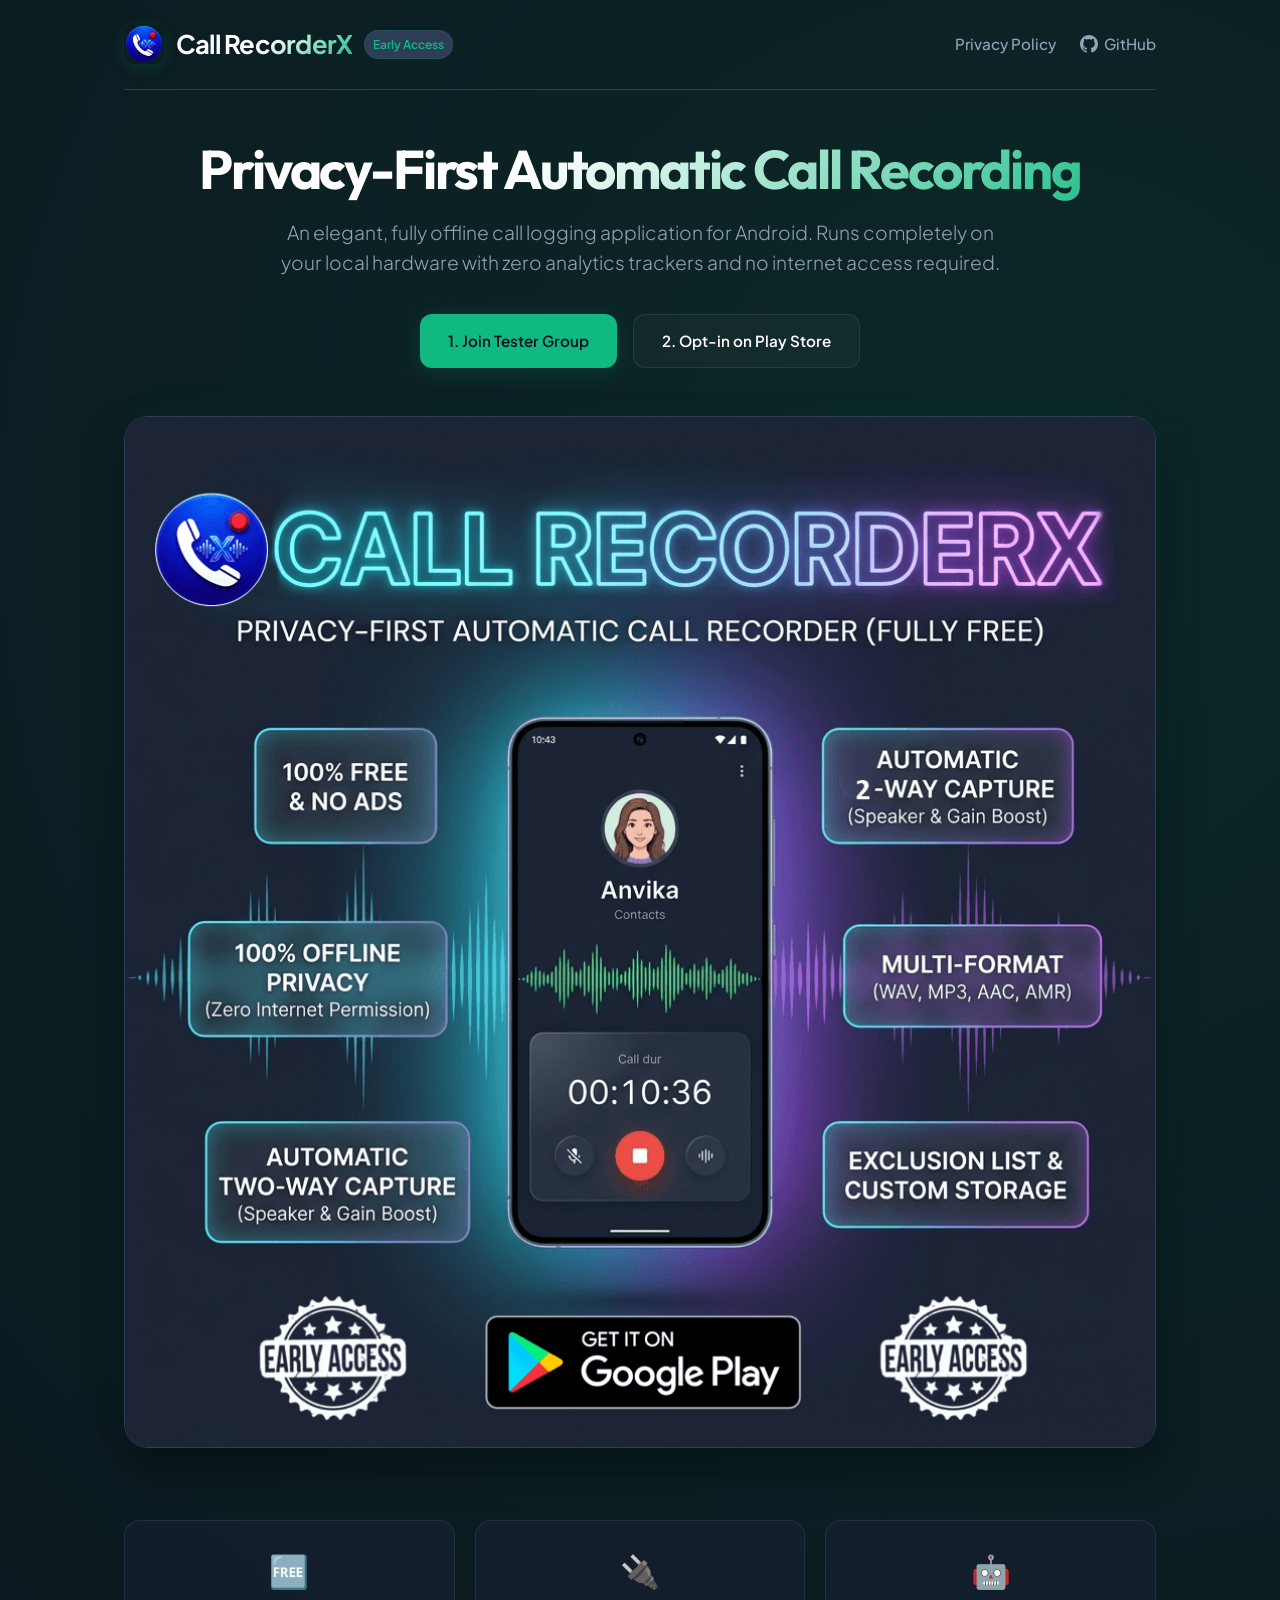
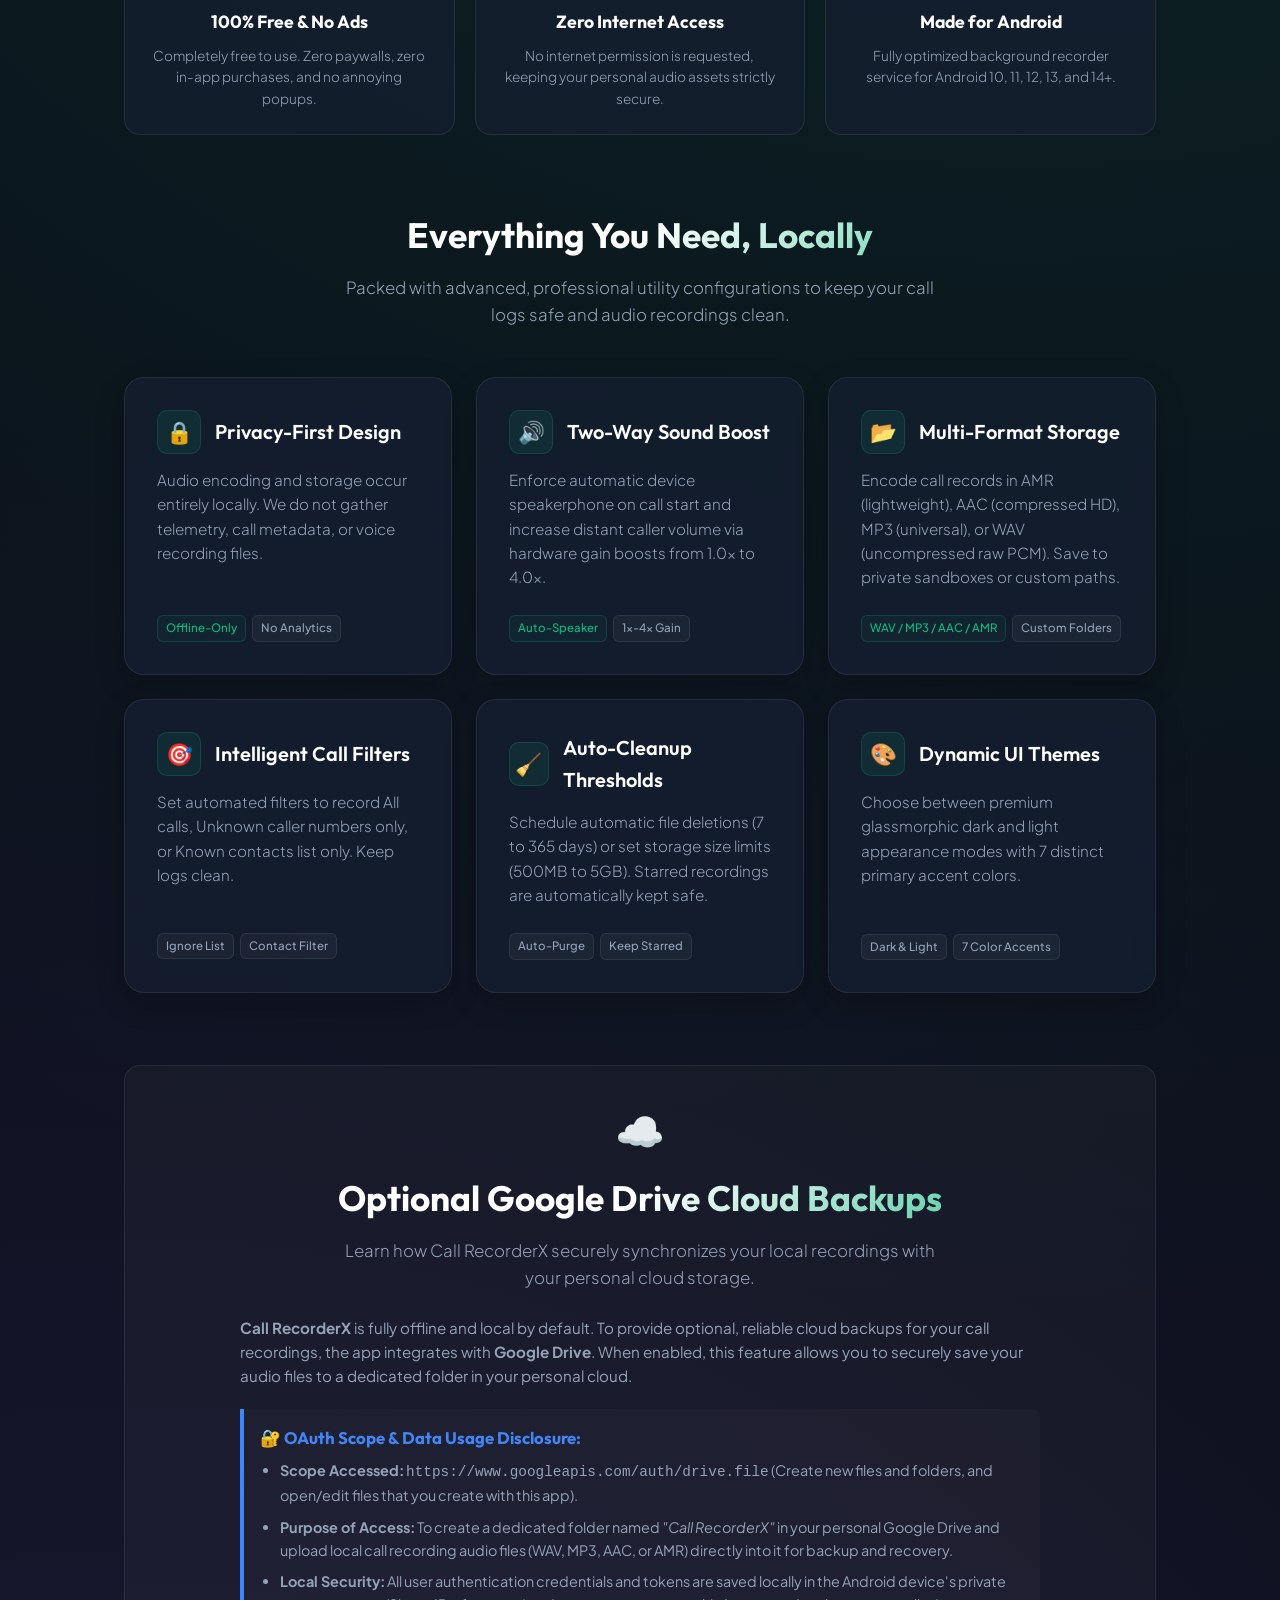
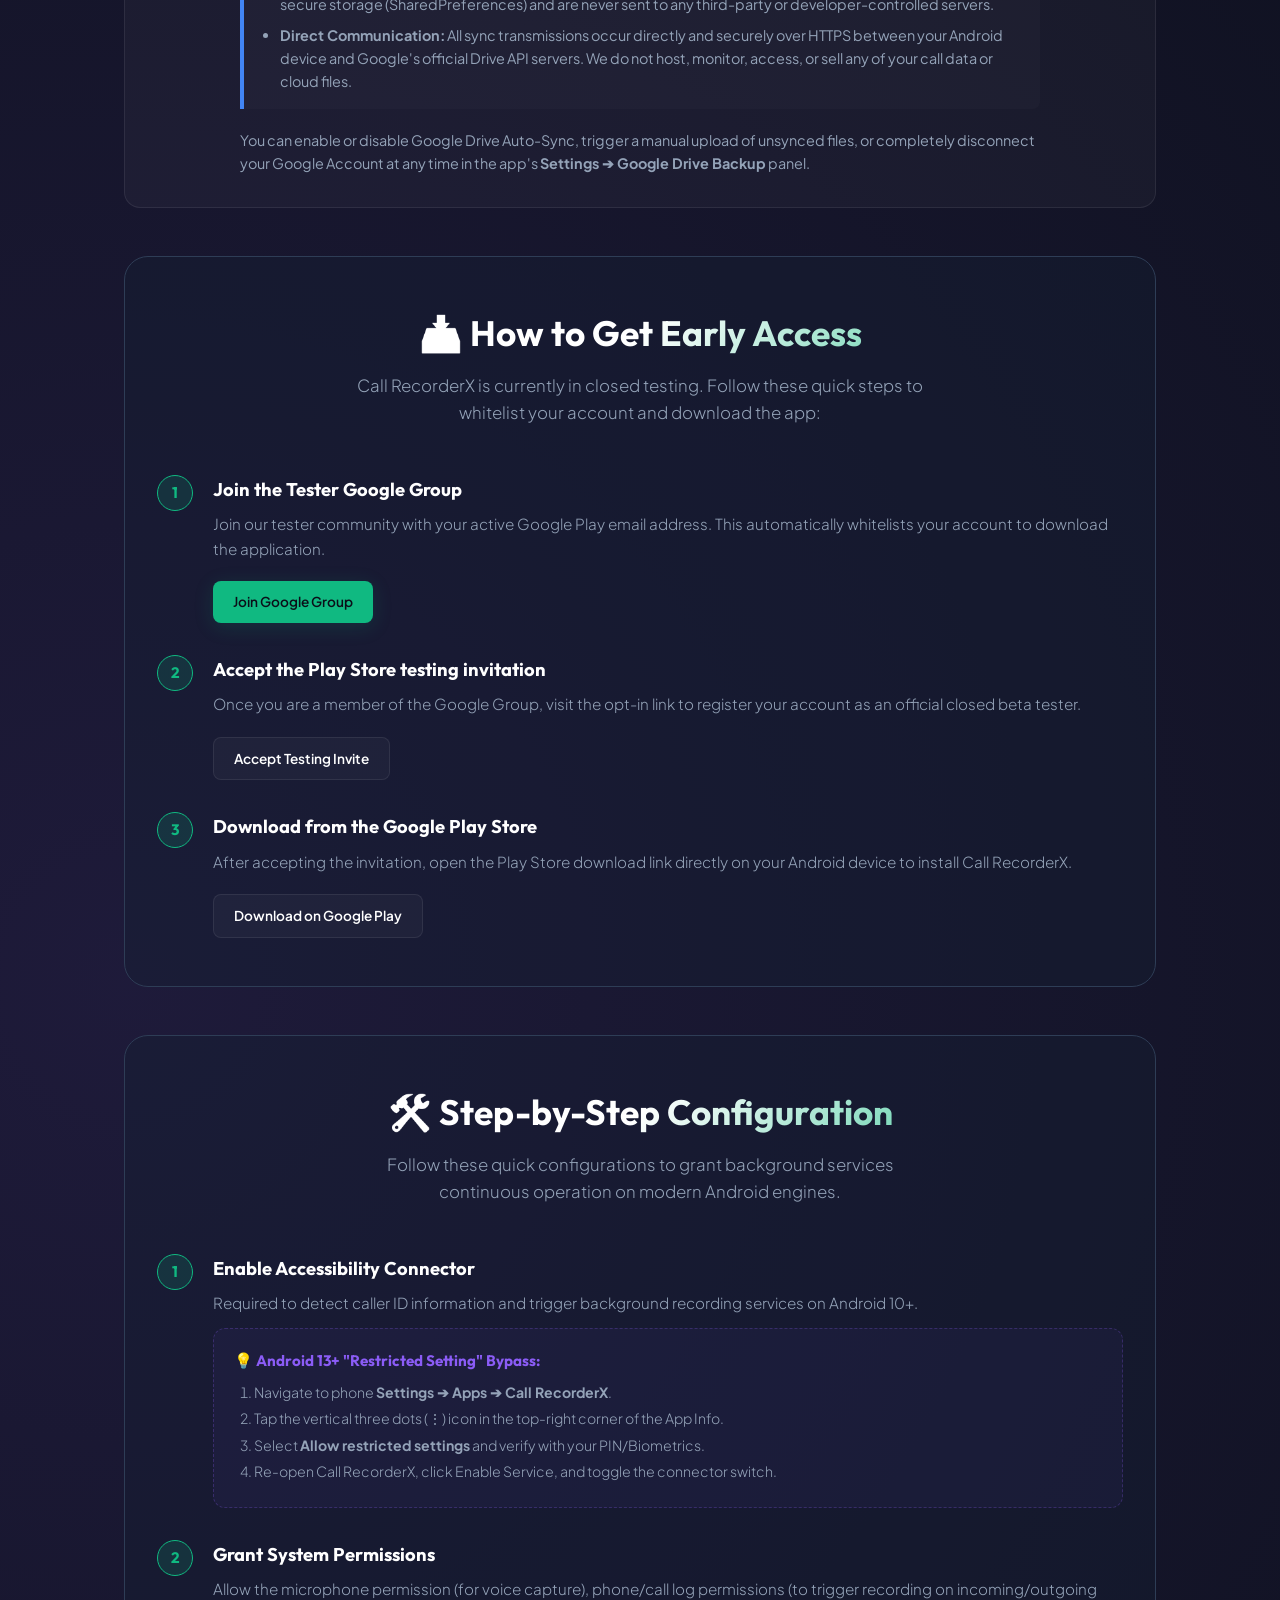
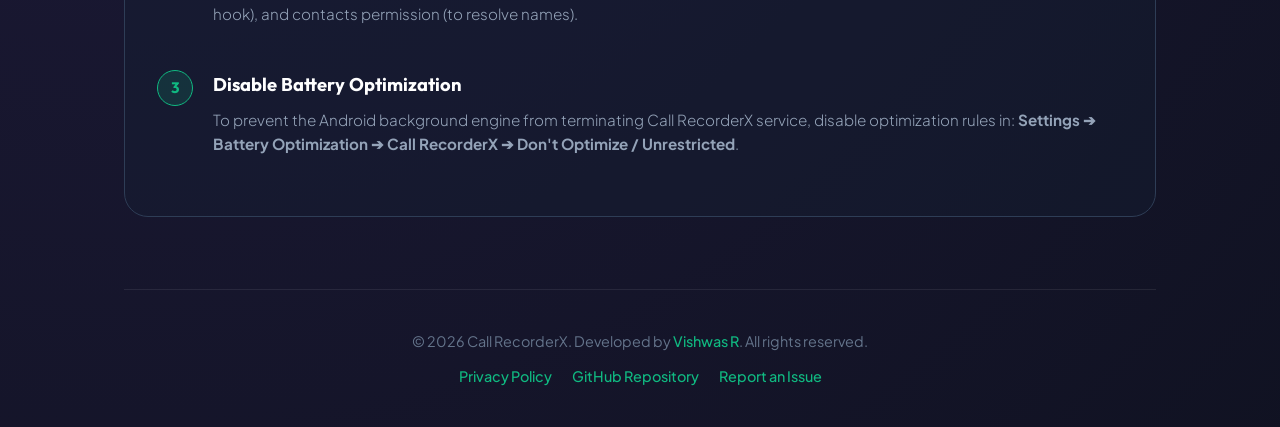
==== commit e034212e: "Update homepage and privacy disclosures for Google OAuth verification" ====
--- a/docs/index.html
+++ b/docs/index.html
@@ -8,20 +8,19 @@
     
     <!-- Favicon -->
     <link rel="icon" type="image/png" href="assets/images/logo.png">
-
     <!-- Open Graph / Facebook -->
     <meta property="og:type" content="website">
-    <meta property="og:url" content="https://vishwas-r.github.io/call-recorderx-dist/">
+    <meta property="og:url" content="https://dev.csultimates.com/crx/">
     <meta property="og:title" content="Call RecorderX | Private & Secure Local Call Recording for Android">
     <meta property="og:description" content="A secure, offline-first automatic call recorder for Android. Zero internet permission, zero tracking, 100% free, and completely ad-free.">
-    <meta property="og:image" content="https://vishwas-r.github.io/call-recorderx-dist/assets/images/logo.png">
+    <meta property="og:image" content="https://dev.csultimates.com/crx/assets/images/logo.png">
 
     <!-- Twitter -->
     <meta property="twitter:card" content="summary">
-    <meta property="twitter:url" content="https://vishwas-r.github.io/call-recorderx-dist/">
+    <meta property="twitter:url" content="https://dev.csultimates.com/crx/">
     <meta property="twitter:title" content="Call RecorderX | Private & Secure Local Call Recording for Android">
     <meta property="twitter:description" content="A secure, offline-first automatic call recorder for Android. Zero internet permission, zero tracking, 100% free, and completely ad-free.">
-    <meta property="twitter:image" content="https://vishwas-r.github.io/call-recorderx-dist/assets/images/logo.png">
+    <meta property="twitter:image" content="https://dev.csultimates.com/crx/assets/images/logo.png">
 
     <link rel="preconnect" href="https://fonts.googleapis.com">
     <link rel="preconnect" href="https://fonts.gstatic.com" crossorigin>
@@ -172,6 +171,35 @@
                 </div>
             </section>
 
+            <!-- Google Drive Cloud Sync & Data Disclosure Section -->
+            <section class="oauth-disclosure-section" style="margin-bottom: 48px; background: rgba(255, 255, 255, 0.03); border: 1px solid rgba(255, 255, 255, 0.08); padding: 32px; border-radius: 16px;">
+                <div class="section-header" style="margin-bottom: 24px; text-align: center;">
+                    <span style="font-size: 2.5rem; display: block; margin-bottom: 8px;">☁️</span>
+                    <h2>Optional Google Drive Cloud Backups</h2>
+                    <p style="color: var(--text-secondary); max-width: 600px; margin: 8px auto 0 auto;">Learn how Call RecorderX securely synchronizes your local recordings with your personal cloud storage.</p>
+                </div>
+                
+                <div style="line-height: 1.6; color: var(--text-secondary); font-size: 0.95rem; max-width: 800px; margin: 0 auto;">
+                    <p style="margin-bottom: 16px;">
+                        <strong>Call RecorderX</strong> is fully offline and local by default. To provide optional, reliable cloud backups for your call recordings, the app integrates with <strong>Google Drive</strong>. When enabled, this feature allows you to securely save your audio files to a dedicated folder in your personal cloud.
+                    </p>
+                    
+                    <div style="background: rgba(255, 255, 255, 0.02); border-left: 4px solid #4285F4; padding: 16px; margin: 20px 0; border-radius: 0 8px 8px 0;">
+                        <h4 style="color: #4285F4; margin-bottom: 8px; font-size: 1.05rem;">🔐 OAuth Scope & Data Usage Disclosure:</h4>
+                        <ul style="list-style-type: disc; margin-left: 20px; font-size: 0.9rem; gap: 8px; display: flex; flex-direction: column;">
+                            <li><strong>Scope Accessed:</strong> <code>https://www.googleapis.com/auth/drive.file</code> (Create new files and folders, and open/edit files that you create with this app).</li>
+                            <li><strong>Purpose of Access:</strong> To create a dedicated folder named <em>"Call RecorderX"</em> in your personal Google Drive and upload local call recording audio files (WAV, MP3, AAC, or AMR) directly into it for backup and recovery.</li>
+                            <li><strong>Local Security:</strong> All user authentication credentials and tokens are saved locally in the Android device's private secure storage (SharedPreferences) and are never sent to any third-party or developer-controlled servers.</li>
+                            <li><strong>Direct Communication:</strong> All sync transmissions occur directly and securely over HTTPS between your Android device and Google's official Drive API servers. We do not host, monitor, access, or sell any of your call data or cloud files.</li>
+                        </ul>
+                    </div>
+                    
+                    <p style="font-size: 0.9rem; margin-top: 16px;">
+                        You can enable or disable Google Drive Auto-Sync, trigger a manual upload of unsynced files, or completely disconnect your Google Account at any time in the app's <strong>Settings ➔ Google Drive Backup</strong> panel.
+                    </p>
+                </div>
+            </section>
+
             <!-- Onboarding Section -->
             <section class="guide-section" style="margin-bottom: 48px;">
                 <div class="section-header">
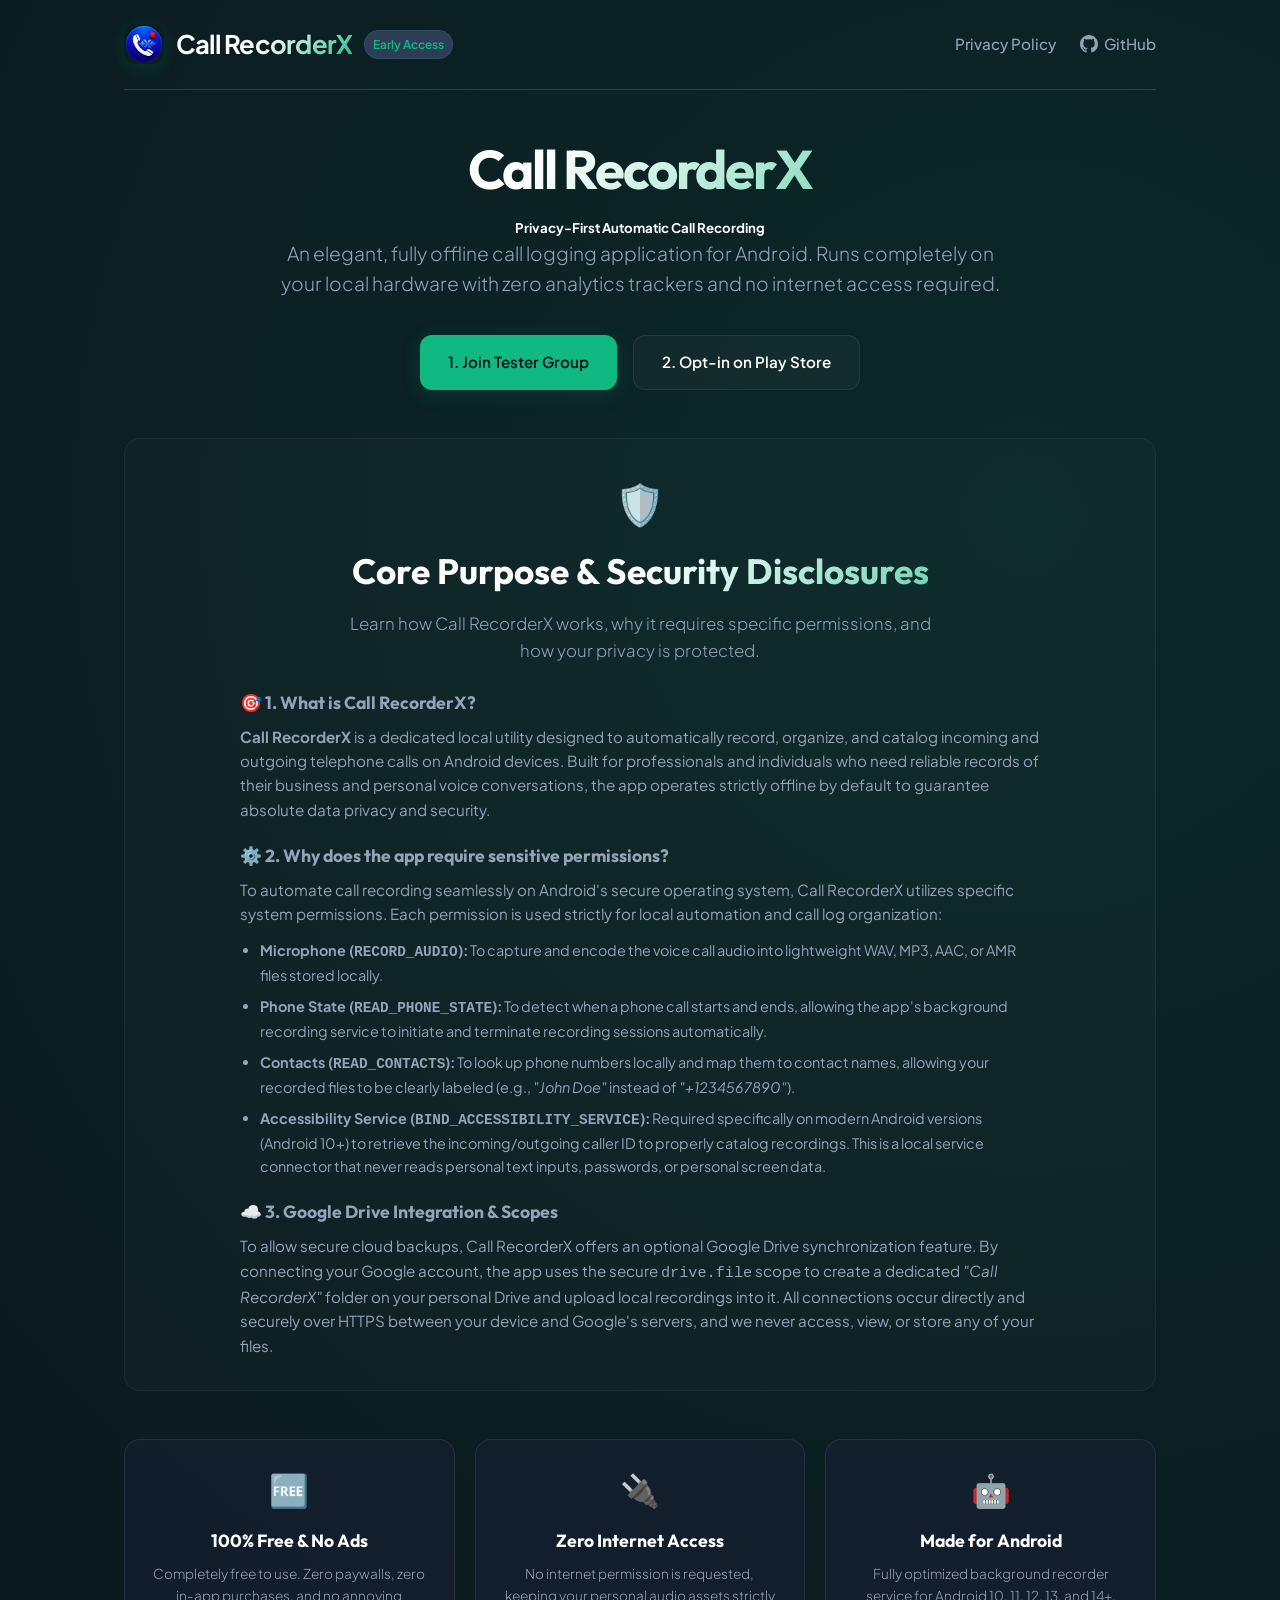
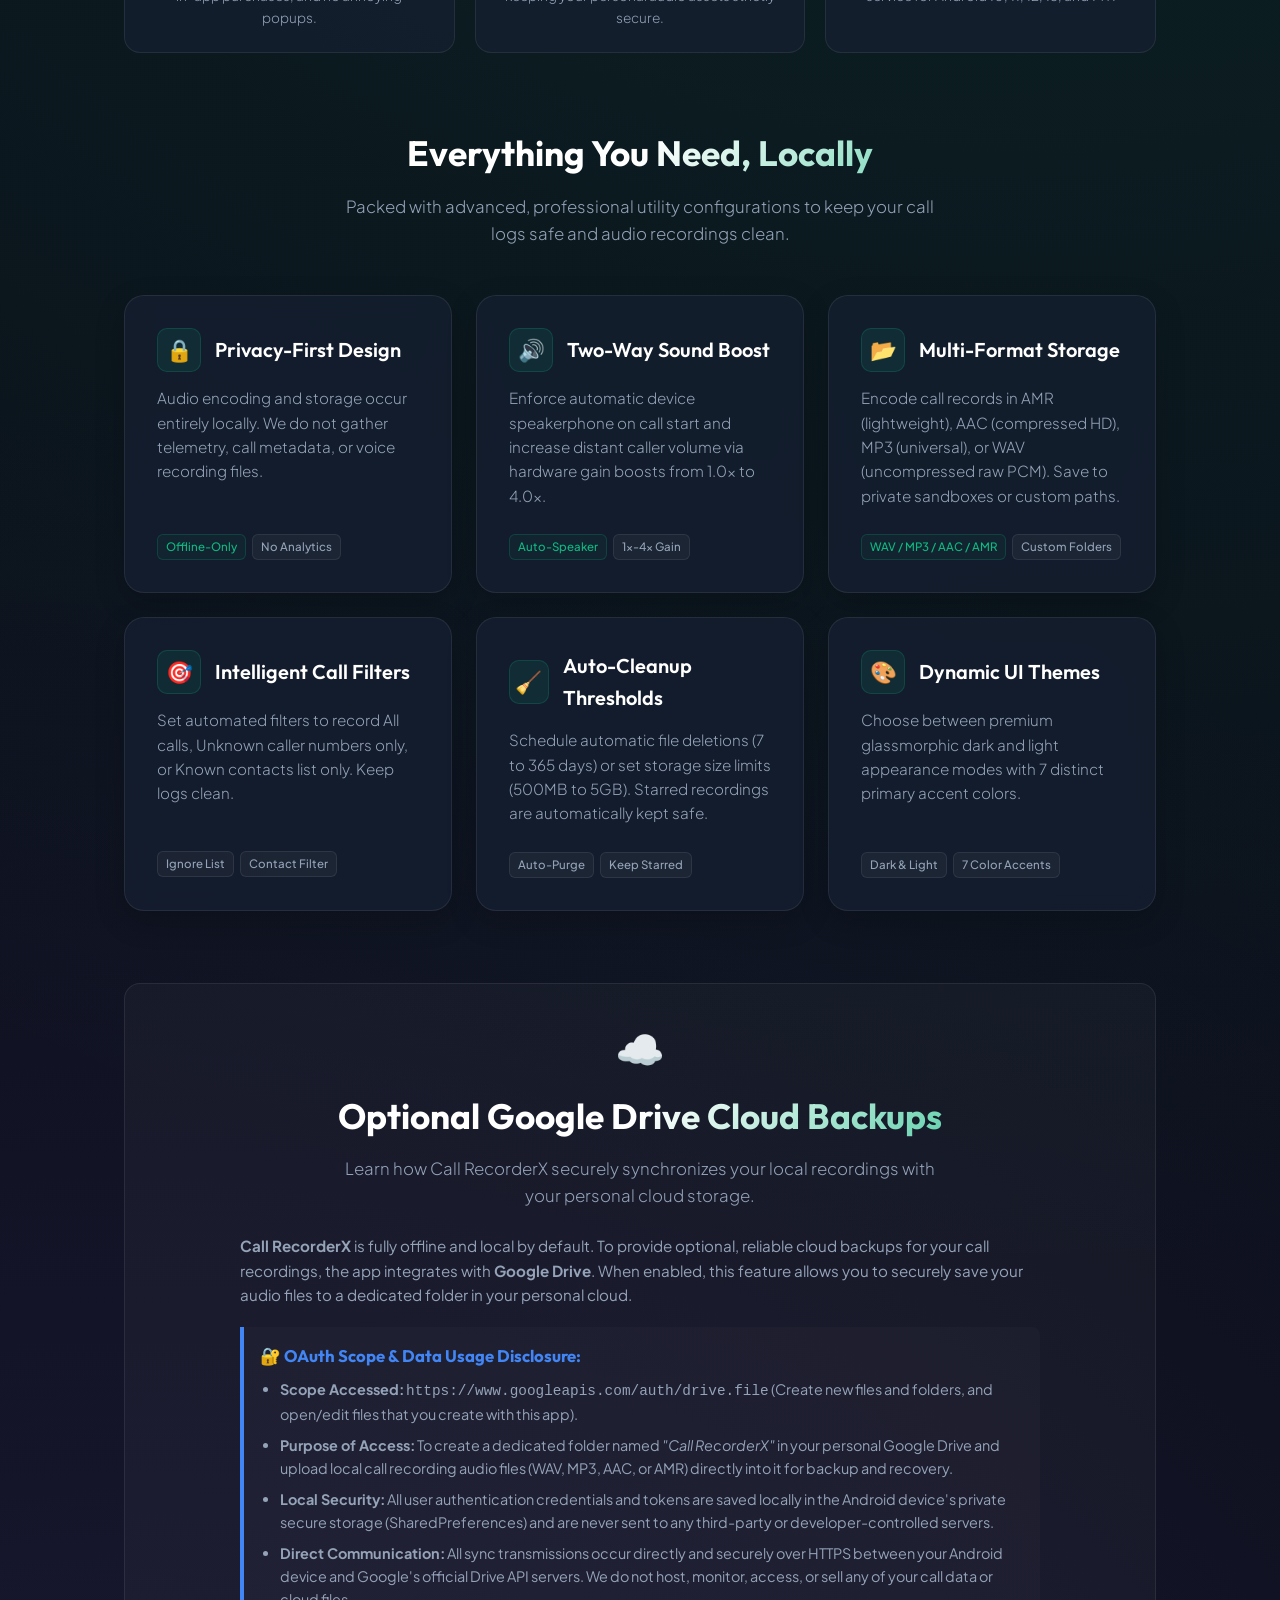
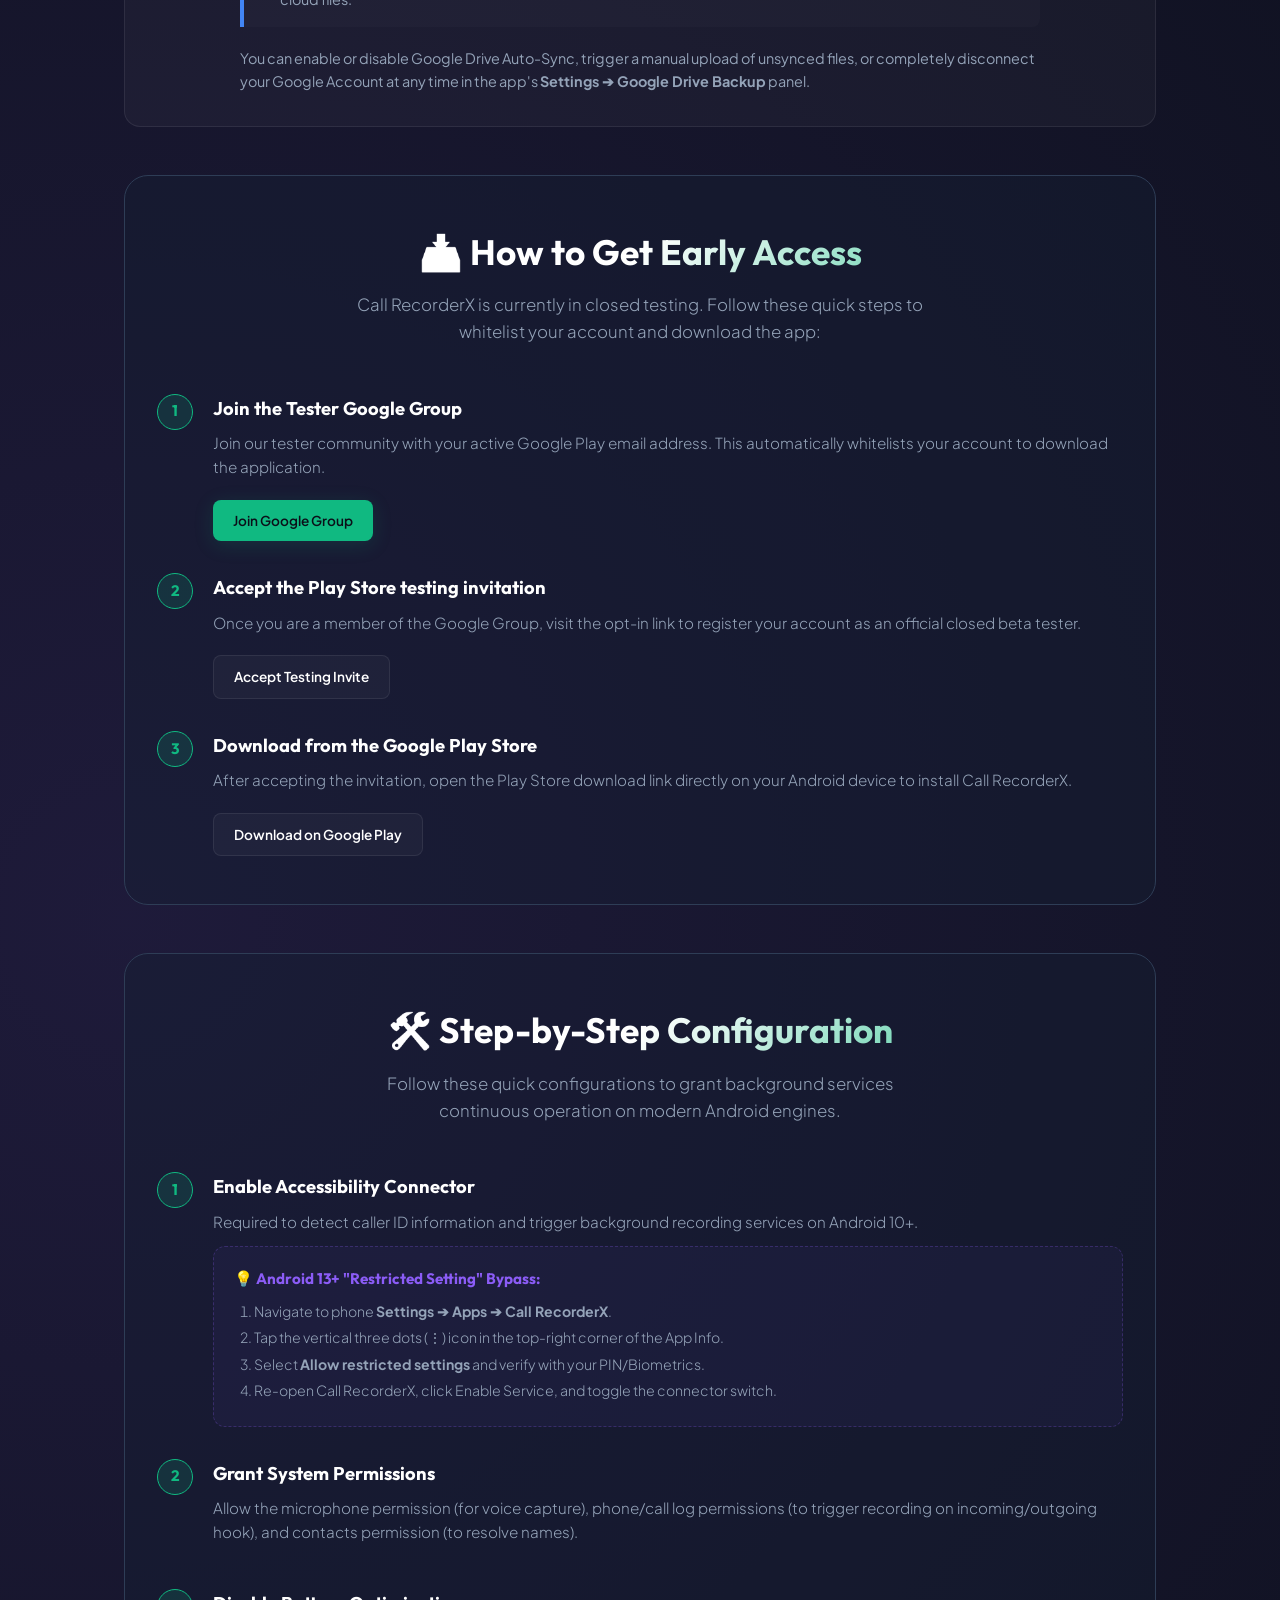
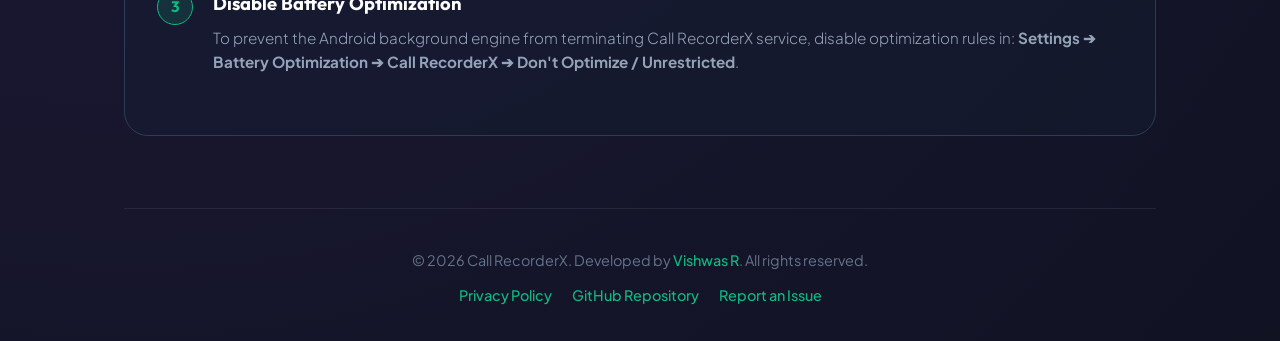
==== commit cac5aafe: "Optimize page title and add comprehensive core purpose & permissions disclosures" ====
--- a/docs/index.html
+++ b/docs/index.html
@@ -3,7 +3,7 @@
 <head>
     <meta charset="UTF-8">
     <meta name="viewport" content="width=device-width, initial-scale=1.0">
-    <title>Call RecorderX | Private & Secure Local Call Recording for Android</title>
+    <title>Call RecorderX</title>
     <meta name="description" content="A secure, offline-first automatic call recorder for Android. Zero internet permission, zero tracking, 100% free, and completely ad-free.">
     
     <!-- Favicon -->
@@ -11,14 +11,14 @@
     <!-- Open Graph / Facebook -->
     <meta property="og:type" content="website">
     <meta property="og:url" content="https://dev.csultimates.com/crx/">
-    <meta property="og:title" content="Call RecorderX | Private & Secure Local Call Recording for Android">
+    <meta property="og:title" content="Call RecorderX">
     <meta property="og:description" content="A secure, offline-first automatic call recorder for Android. Zero internet permission, zero tracking, 100% free, and completely ad-free.">
     <meta property="og:image" content="https://dev.csultimates.com/crx/assets/images/logo.png">
 
     <!-- Twitter -->
     <meta property="twitter:card" content="summary">
     <meta property="twitter:url" content="https://dev.csultimates.com/crx/">
-    <meta property="twitter:title" content="Call RecorderX | Private & Secure Local Call Recording for Android">
+    <meta property="twitter:title" content="Call RecorderX">
     <meta property="twitter:description" content="A secure, offline-first automatic call recorder for Android. Zero internet permission, zero tracking, 100% free, and completely ad-free.">
     <meta property="twitter:image" content="https://dev.csultimates.com/crx/assets/images/logo.png">
 
@@ -50,7 +50,8 @@
         <!-- Hero Section -->
         <main>
             <section class="hero">
-                <h1>Privacy-First Automatic Call Recording</h1>
+				<h1>Call RecorderX</h1>
+                <h5>Privacy-First Automatic Call Recording</h5>
                 <p>An elegant, fully offline call logging application for Android. Runs completely on your local hardware with zero analytics trackers and no internet access required.</p>
                 
                 <div class="cta-group">
@@ -59,9 +60,42 @@
                 </div>
             </section>
 
-            <!-- Embedded Widescreen Mockup Banner -->
-            <section class="mockup-container">
-                <img src="assets/images/call-recorderx-banner.png" alt="Call RecorderX Advertisement Banner" class="mockup-image">
+            <!-- Core Purpose & Permissions Disclosure Section -->
+            <section class="purpose-section" style="margin-bottom: 48px; background: rgba(255, 255, 255, 0.02); border: 1px solid rgba(255, 255, 255, 0.05); padding: 32px; border-radius: 16px;">
+                <div class="section-header" style="margin-bottom: 24px; text-align: center;">
+                    <span style="font-size: 2.5rem; display: block; margin-bottom: 8px;">🛡️</span>
+                    <h2>Core Purpose & Security Disclosures</h2>
+                    <p style="color: var(--text-secondary); max-width: 600px; margin: 8px auto 0 auto;">Learn how Call RecorderX works, why it requires specific permissions, and how your privacy is protected.</p>
+                </div>
+                
+                <div style="line-height: 1.6; color: var(--text-secondary); font-size: 0.95rem; max-width: 800px; margin: 0 auto; display: flex; flex-direction: column; gap: 20px;">
+                    <div>
+                        <h4 style="color: var(--text-primary); margin-bottom: 8px; font-size: 1.1rem; display: flex; align-items: center; gap: 8px;">🎯 1. What is Call RecorderX?</h4>
+                        <p>
+                            <strong>Call RecorderX</strong> is a dedicated local utility designed to automatically record, organize, and catalog incoming and outgoing telephone calls on Android devices. Built for professionals and individuals who need reliable records of their business and personal voice conversations, the app operates strictly offline by default to guarantee absolute data privacy and security.
+                        </p>
+                    </div>
+
+                    <div>
+                        <h4 style="color: var(--text-primary); margin-bottom: 8px; font-size: 1.1rem; display: flex; align-items: center; gap: 8px;">⚙️ 2. Why does the app require sensitive permissions?</h4>
+                        <p style="margin-bottom: 12px;">
+                            To automate call recording seamlessly on Android's secure operating system, Call RecorderX utilizes specific system permissions. Each permission is used strictly for local automation and call log organization:
+                        </p>
+                        <ul style="list-style-type: disc; margin-left: 20px; font-size: 0.9rem; gap: 8px; display: flex; flex-direction: column;">
+                            <li><strong>Microphone (<code>RECORD_AUDIO</code>):</strong> To capture and encode the voice call audio into lightweight WAV, MP3, AAC, or AMR files stored locally.</li>
+                            <li><strong>Phone State (<code>READ_PHONE_STATE</code>):</strong> To detect when a phone call starts and ends, allowing the app's background recording service to initiate and terminate recording sessions automatically.</li>
+                            <li><strong>Contacts (<code>READ_CONTACTS</code>):</strong> To look up phone numbers locally and map them to contact names, allowing your recorded files to be clearly labeled (e.g., <em>"John Doe"</em> instead of <em>"+1234567890"</em>).</li>
+                            <li><strong>Accessibility Service (<code>BIND_ACCESSIBILITY_SERVICE</code>):</strong> Required specifically on modern Android versions (Android 10+) to retrieve the incoming/outgoing caller ID to properly catalog recordings. This is a local service connector that never reads personal text inputs, passwords, or personal screen data.</li>
+                        </ul>
+                    </div>
+
+                    <div>
+                        <h4 style="color: var(--text-primary); margin-bottom: 8px; font-size: 1.1rem; display: flex; align-items: center; gap: 8px;">☁️ 3. Google Drive Integration & Scopes</h4>
+                        <p>
+                            To allow secure cloud backups, Call RecorderX offers an optional Google Drive synchronization feature. By connecting your Google account, the app uses the secure <code>drive.file</code> scope to create a dedicated <em>"Call RecorderX"</em> folder on your personal Drive and upload local recordings into it. All connections occur directly and securely over HTTPS between your device and Google's servers, and we never access, view, or store any of your files.
+                        </p>
+                    </div>
+                </div>
             </section>
 
             <!-- Core Quick Badges -->
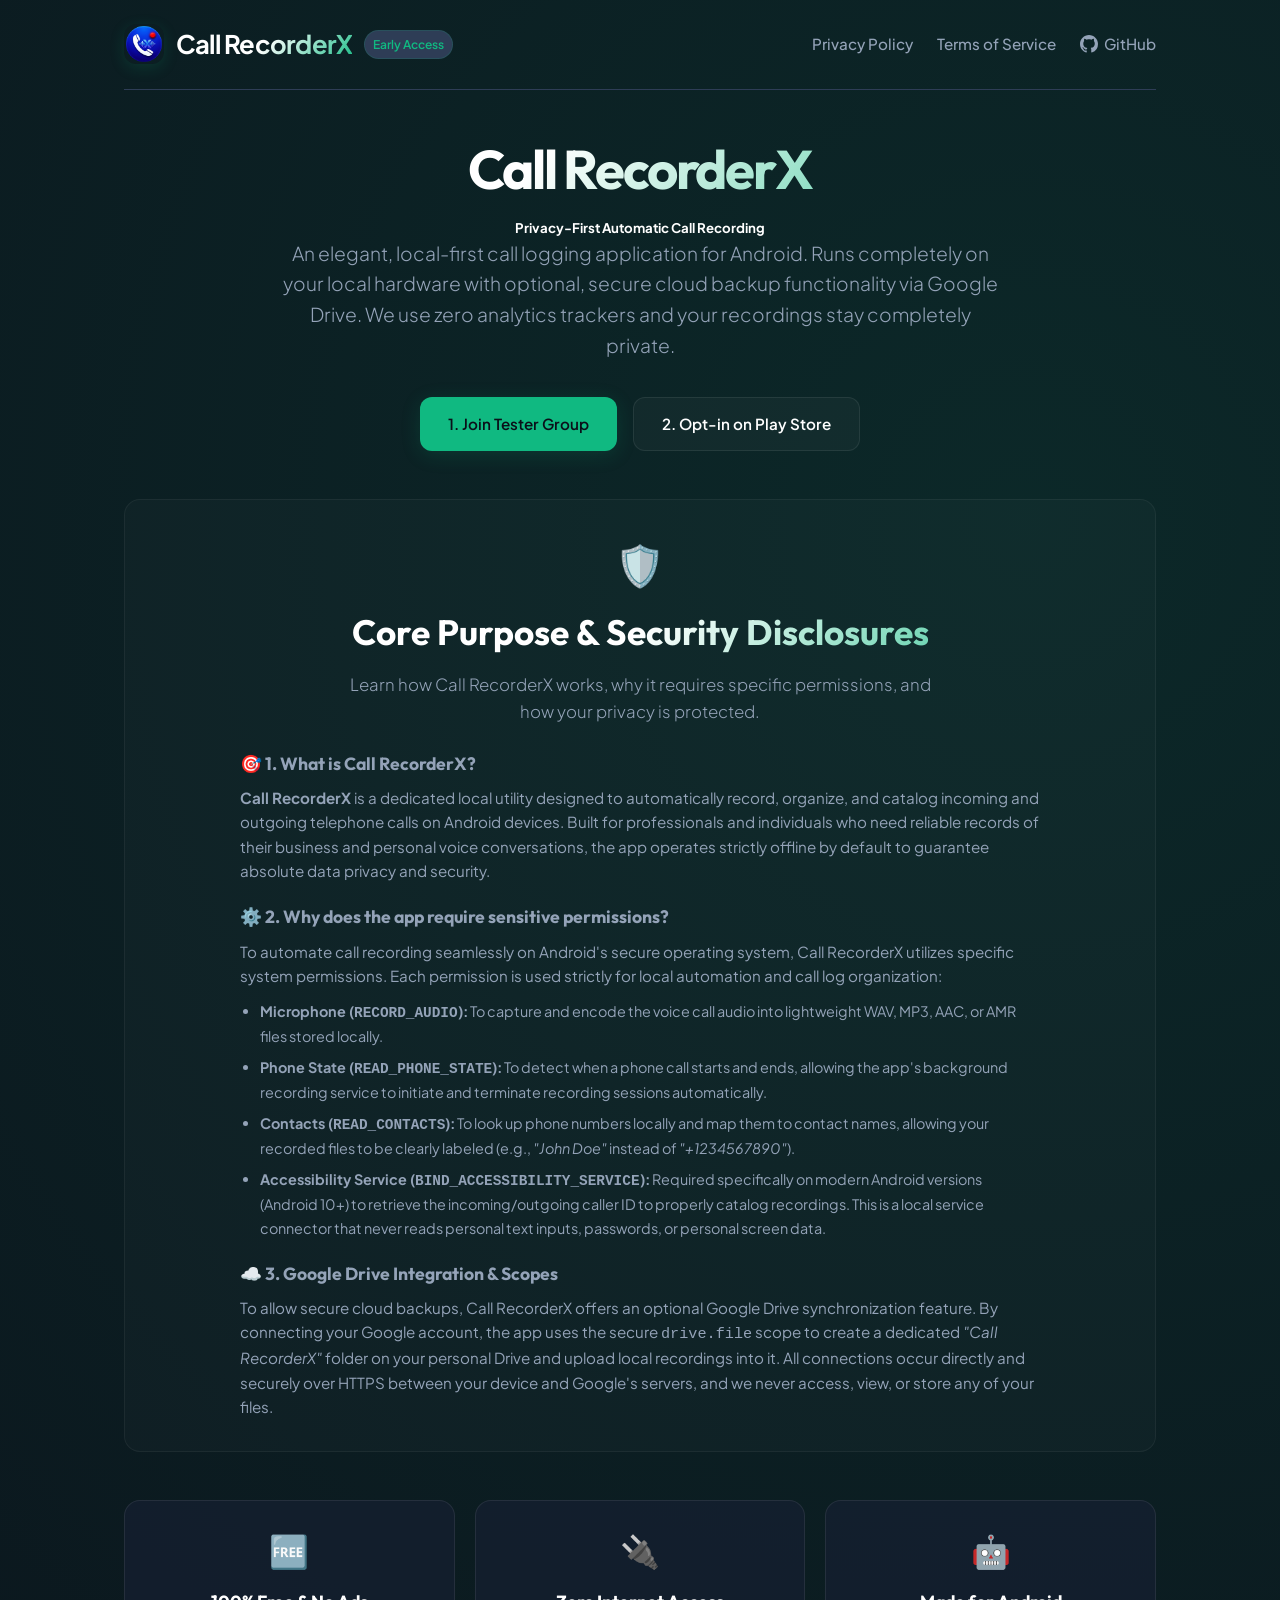
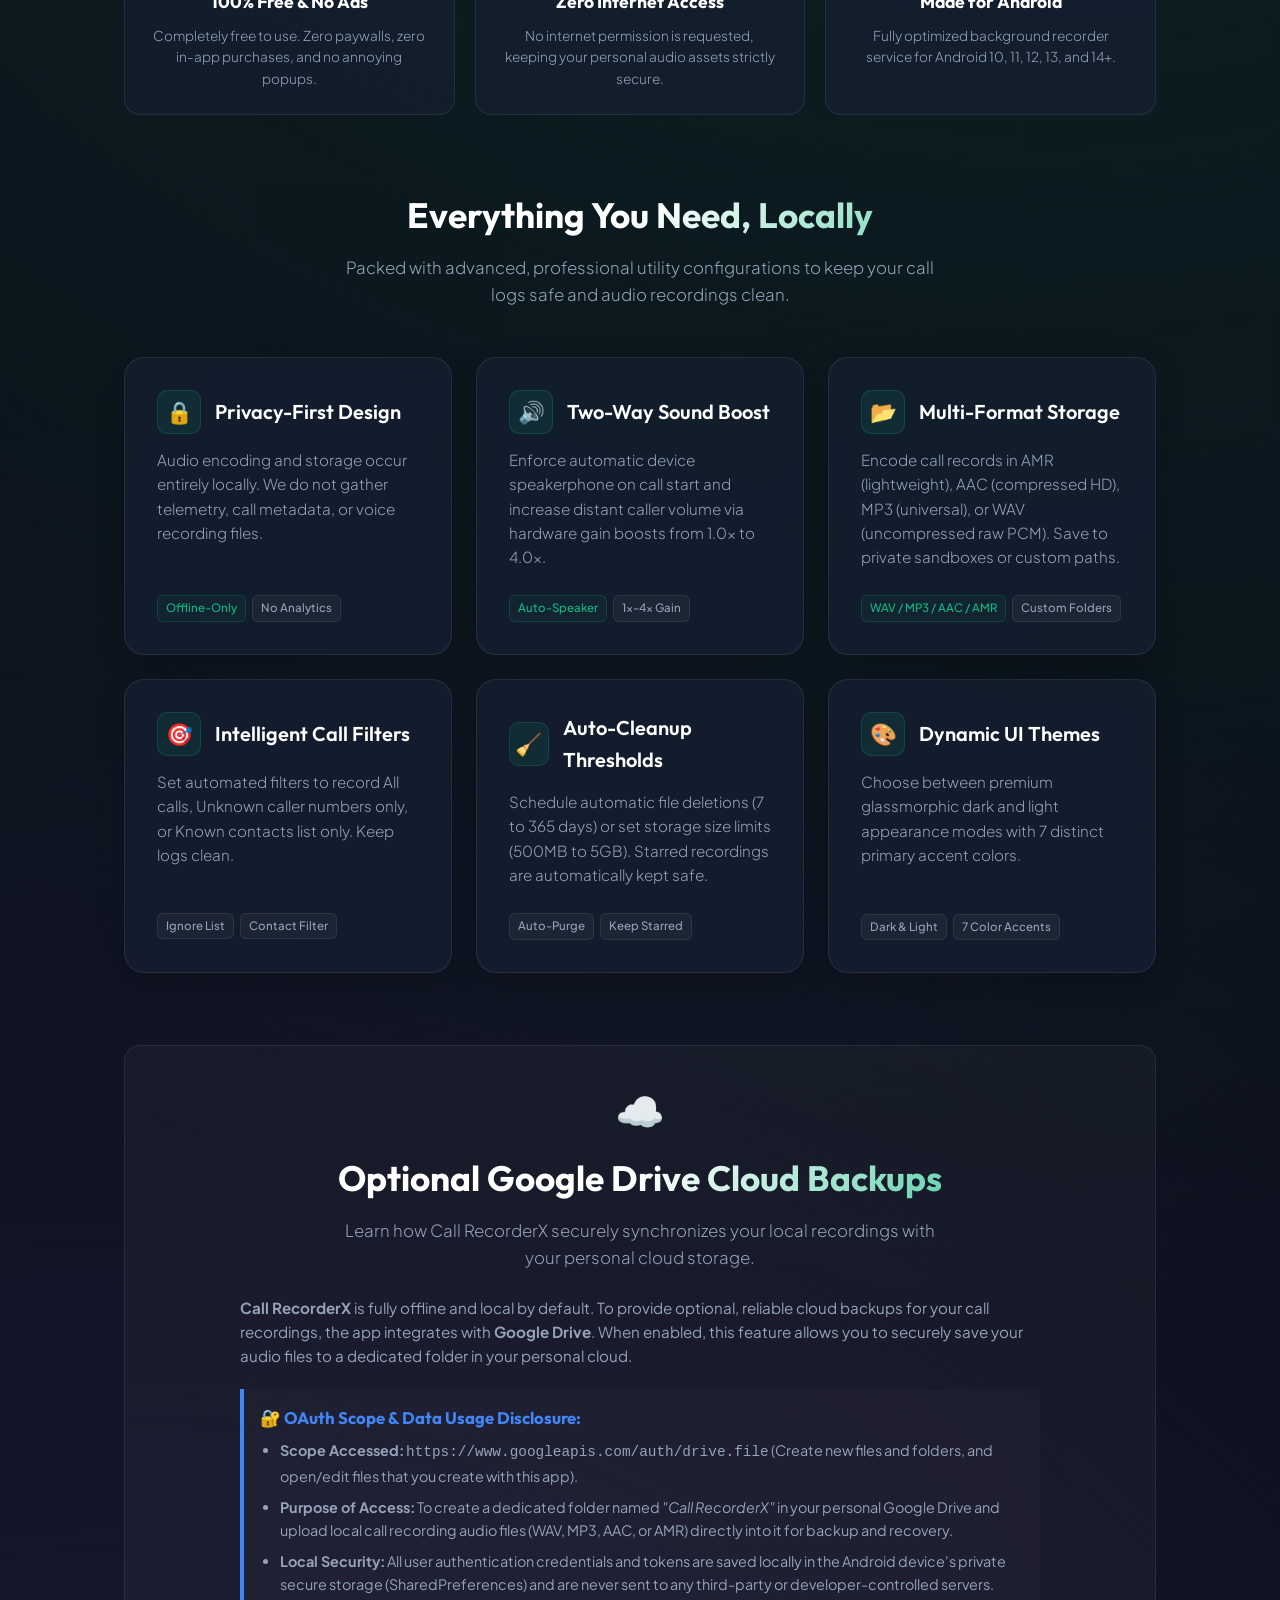
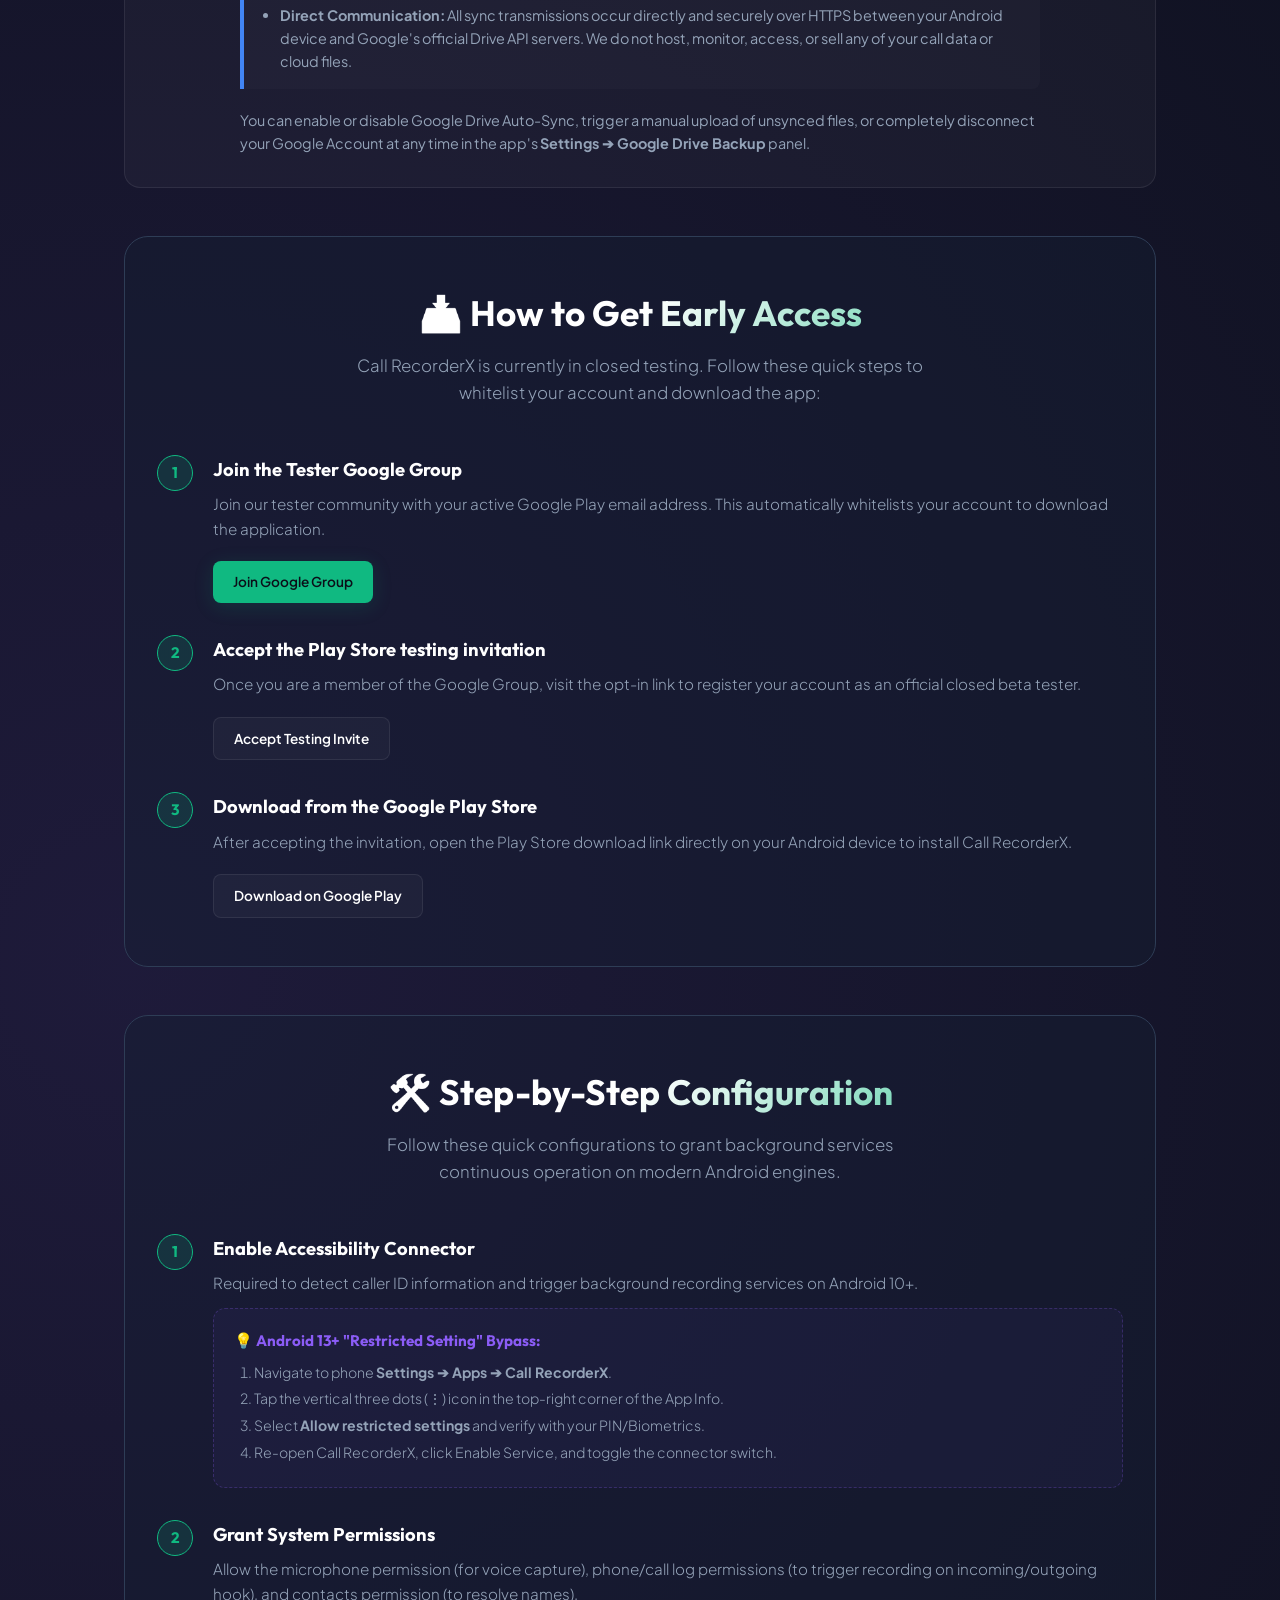
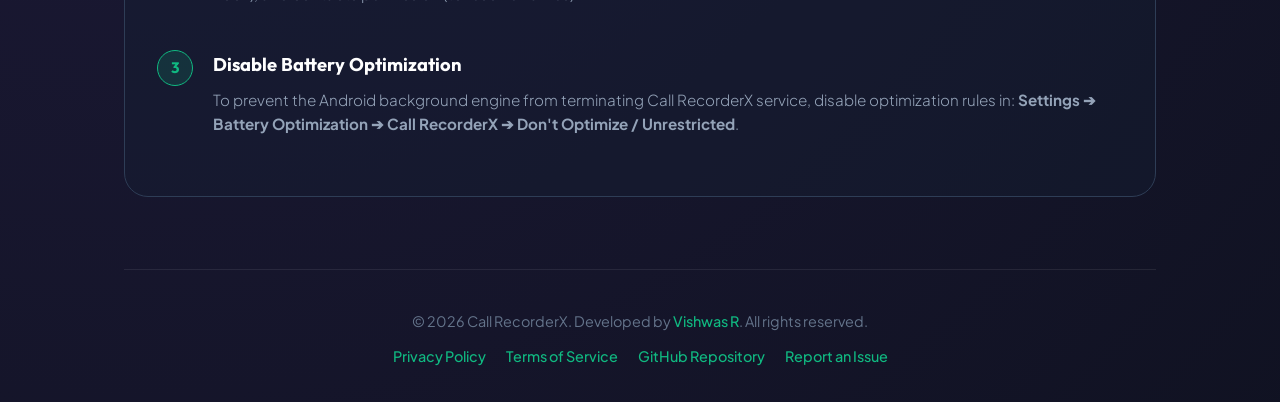
==== commit 11606cae: "Update branding, add Terms of Service, and adjust local-first data sync statements for Google OAuth " ====
--- a/docs/index.html
+++ b/docs/index.html
@@ -38,6 +38,7 @@
             </div>
             <nav>
                 <a href="privacy.html">Privacy Policy</a>
+                <a href="terms.html">Terms of Service</a>
                 <a href="https://github.com/vishwas-r/call-recorderx-dist" target="_blank" class="github-link-icon" id="header-github-link">
                     <svg height="18" width="18" viewBox="0 0 16 16" fill="currentColor" style="display:inline-block;vertical-align:text-bottom;">
                         <path d="M8 0C3.58 0 0 3.58 0 8c0 3.54 2.29 6.53 5.47 7.59.4.07.55-.17.55-.38 0-.19-.01-.82-.01-1.49-2.01.37-2.53-.49-2.69-.94-.09-.23-.48-.94-.82-1.13-.28-.15-.68-.52-.01-.53.63-.01 1.08.58 1.23.82.72 1.21 1.87.87 2.33.66.07-.52.28-.87.51-1.07-1.78-.2-3.64-.89-3.64-3.95 0-.87.31-1.59.82-2.15-.08-.2-.36-1.02.08-2.12 0 0 .67-.21 2.2.82.64-.18 1.32-.27 2-.27.68 0 1.36.09 2 .27 1.53-1.04 2.2-.82 2.2-.82.44 1.1.16 1.92.08 2.12.51.56.82 1.27.82 2.15 0 3.07-1.87 3.75-3.65 3.95.29.25.54.73.54 1.48 0 1.07-.01 1.93-.01 2.2 0 .21.15.46.55.38A8.013 8.013 0 0016 8c0-4.42-3.58-8-8-8z"></path>
@@ -52,7 +53,7 @@
             <section class="hero">
 				<h1>Call RecorderX</h1>
                 <h5>Privacy-First Automatic Call Recording</h5>
-                <p>An elegant, fully offline call logging application for Android. Runs completely on your local hardware with zero analytics trackers and no internet access required.</p>
+                <p>An elegant, local-first call logging application for Android. Runs completely on your local hardware with optional, secure cloud backup functionality via Google Drive. We use zero analytics trackers and your recordings stay completely private.</p>
                 
                 <div class="cta-group">
                     <a href="https://groups.google.com/g/call-recorderx-testers" class="btn btn-primary" id="cta-join-group" target="_blank">1. Join Tester Group</a>
@@ -327,6 +328,7 @@
             <p>&copy; 2026 Call RecorderX. Developed by <a href="https://vishwas.me/" target="_blank">Vishwas R</a>. All rights reserved.</p>
             <div class="footer-links">
                 <a href="privacy.html">Privacy Policy</a>
+                <a href="terms.html">Terms of Service</a>
                 <a href="https://github.com/vishwas-r/call-recorderx-dist" target="_blank">GitHub Repository</a>
                 <a href="https://github.com/vishwas-r/call-recorderx-dist/issues" target="_blank">Report an Issue</a>
             </div>
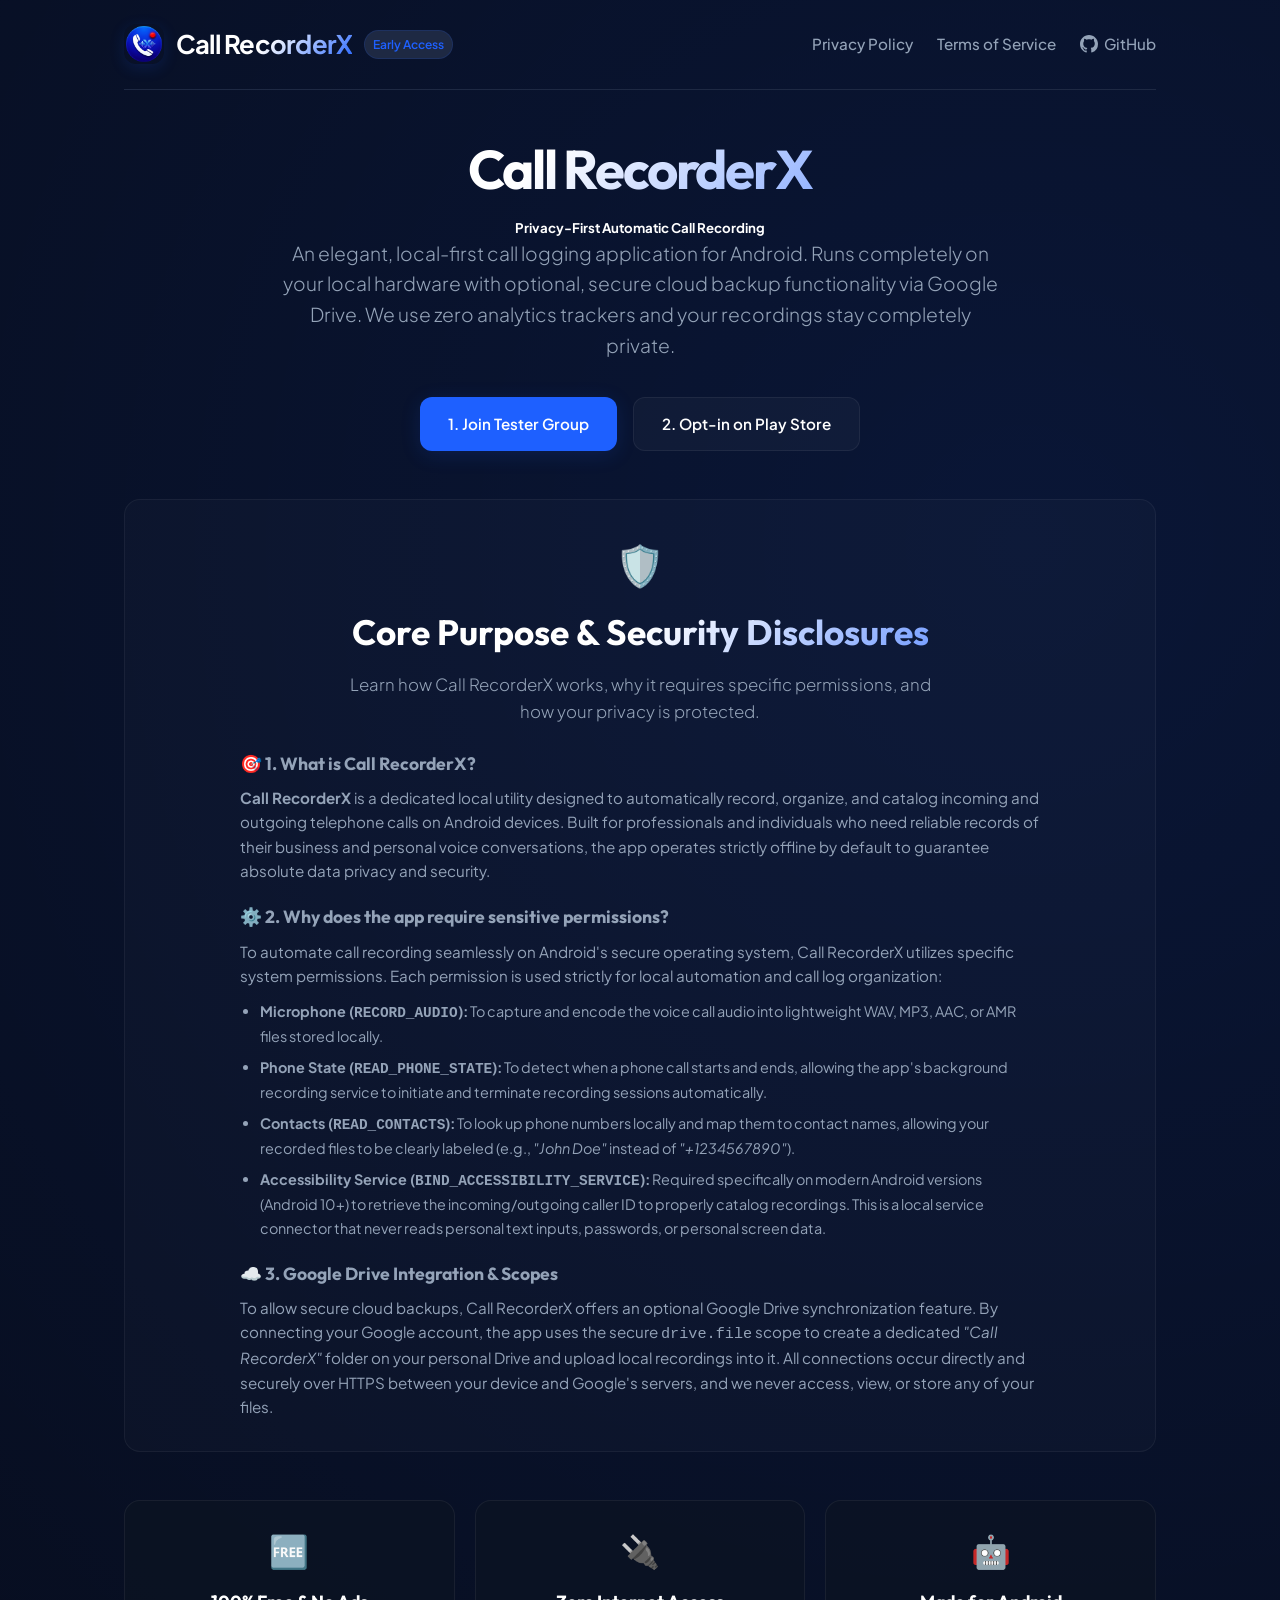
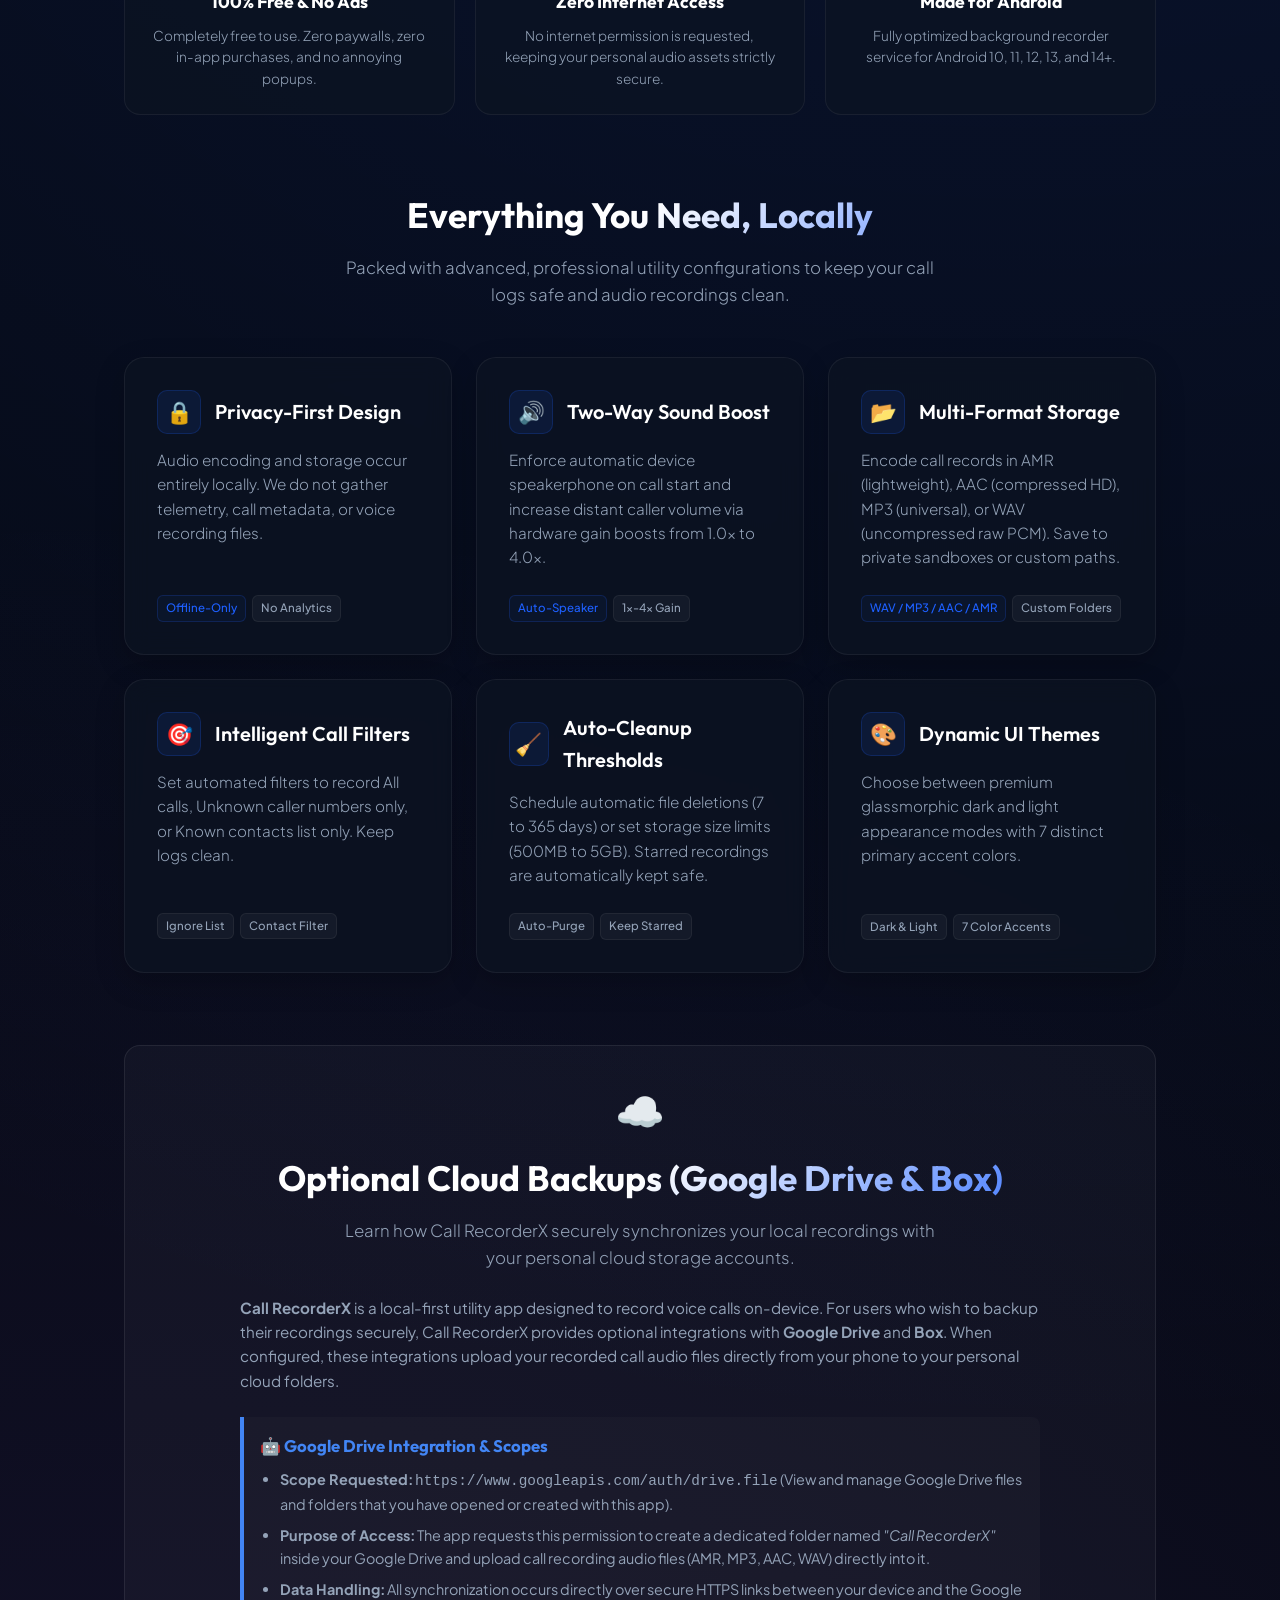
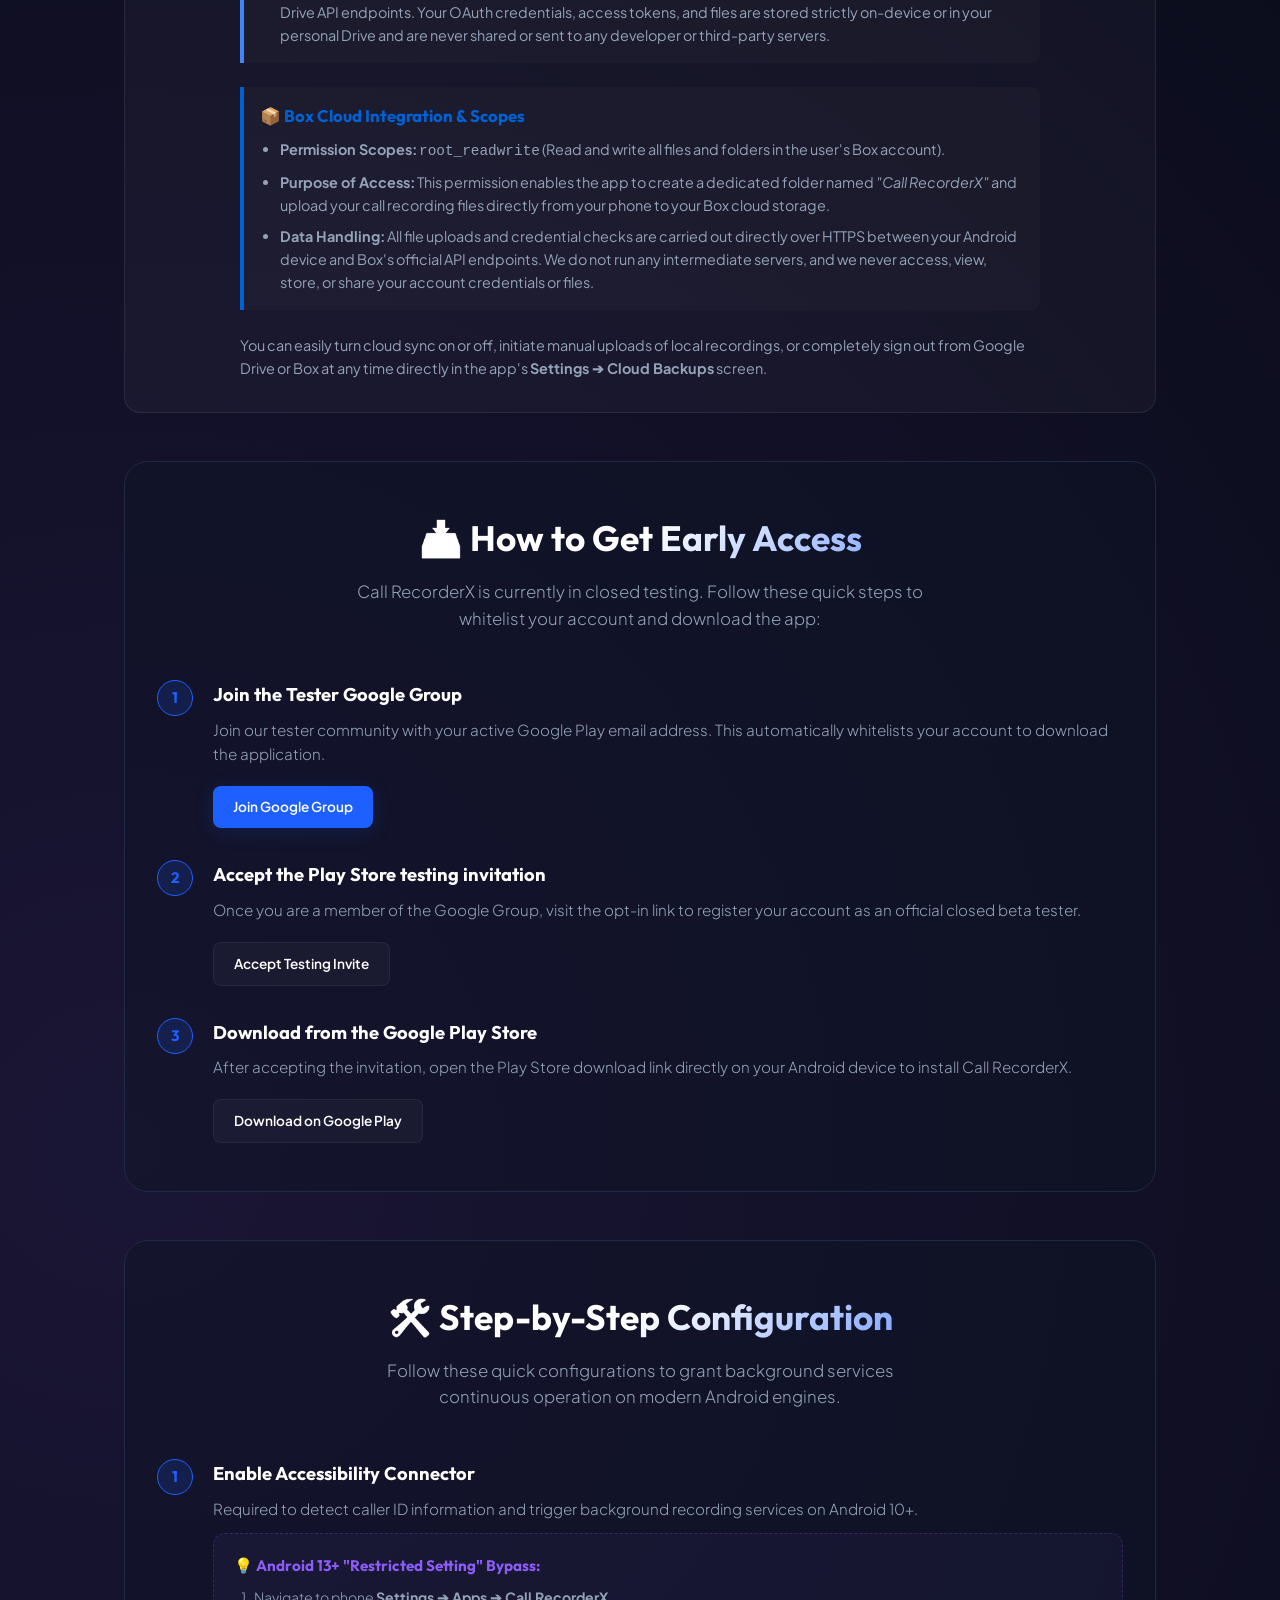
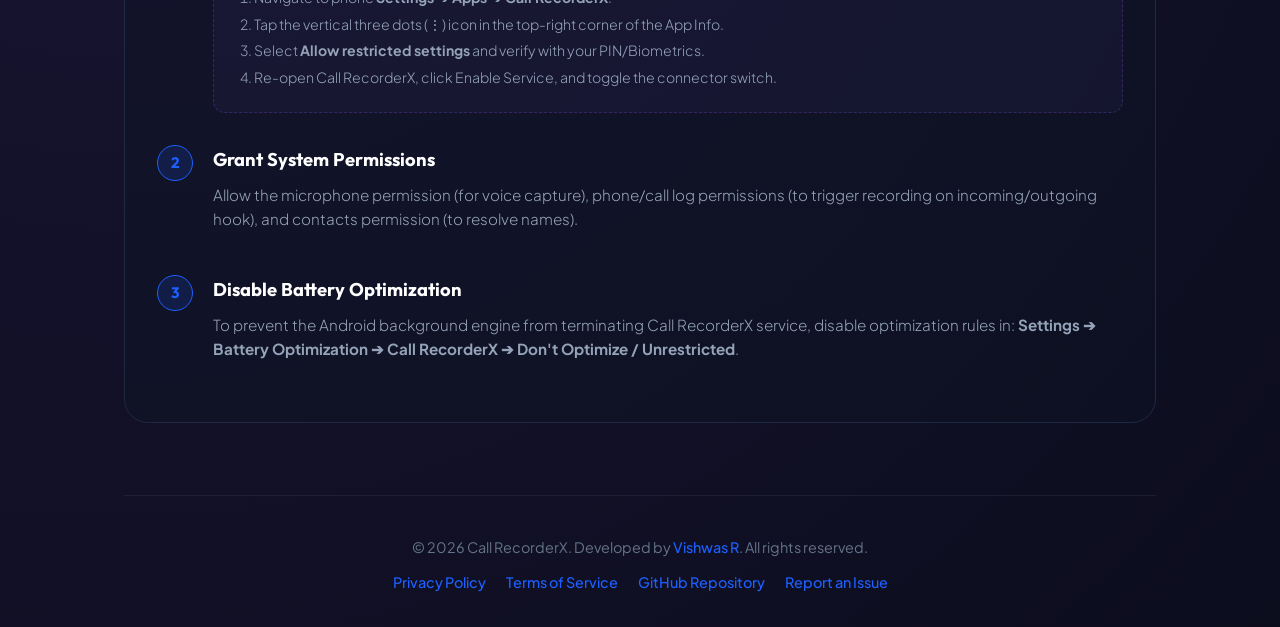
==== commit af82dbaa: "release: v1.0.0 (versionCode 10) store build and homepage OAuth updates Updated release APK/AAB to v" ====
--- a/docs/index.html
+++ b/docs/index.html
@@ -3,8 +3,11 @@
 <head>
     <meta charset="UTF-8">
     <meta name="viewport" content="width=device-width, initial-scale=1.0">
-    <title>Call RecorderX</title>
-    <meta name="description" content="A secure, offline-first automatic call recorder for Android. Zero internet permission, zero tracking, 100% free, and completely ad-free.">
+    <title>Call RecorderX - Privacy-First Call Recording for Android</title>
+    <meta name="description" content="Call RecorderX is a secure, offline-first automatic call recorder for Android. Zero internet permission, zero tracking, 100% free, and completely ad-free.">
+    
+    <!-- Google Site Verification (Paste your verification code below for Search Console ownership verification) -->
+    <!-- <meta name="google-site-verification" content="YOUR_GOOGLE_VERIFICATION_CODE_HERE" /> -->
     
     <!-- Favicon -->
     <link rel="icon" type="image/png" href="assets/images/logo.png">
@@ -206,31 +209,41 @@
                 </div>
             </section>
 
-            <!-- Google Drive Cloud Sync & Data Disclosure Section -->
+            <!-- Cloud Sync & OAuth Data Disclosure Section -->
             <section class="oauth-disclosure-section" style="margin-bottom: 48px; background: rgba(255, 255, 255, 0.03); border: 1px solid rgba(255, 255, 255, 0.08); padding: 32px; border-radius: 16px;">
                 <div class="section-header" style="margin-bottom: 24px; text-align: center;">
                     <span style="font-size: 2.5rem; display: block; margin-bottom: 8px;">☁️</span>
-                    <h2>Optional Google Drive Cloud Backups</h2>
-                    <p style="color: var(--text-secondary); max-width: 600px; margin: 8px auto 0 auto;">Learn how Call RecorderX securely synchronizes your local recordings with your personal cloud storage.</p>
+                    <h2>Optional Cloud Backups (Google Drive & Box)</h2>
+                    <p style="color: var(--text-secondary); max-width: 600px; margin: 8px auto 0 auto;">Learn how Call RecorderX securely synchronizes your local recordings with your personal cloud storage accounts.</p>
                 </div>
                 
-                <div style="line-height: 1.6; color: var(--text-secondary); font-size: 0.95rem; max-width: 800px; margin: 0 auto;">
-                    <p style="margin-bottom: 16px;">
-                        <strong>Call RecorderX</strong> is fully offline and local by default. To provide optional, reliable cloud backups for your call recordings, the app integrates with <strong>Google Drive</strong>. When enabled, this feature allows you to securely save your audio files to a dedicated folder in your personal cloud.
+                <div style="line-height: 1.6; color: var(--text-secondary); font-size: 0.95rem; max-width: 800px; margin: 0 auto; display: flex; flex-direction: column; gap: 24px;">
+                    <p>
+                        <strong>Call RecorderX</strong> is a local-first utility app designed to record voice calls on-device. For users who wish to backup their recordings securely, Call RecorderX provides optional integrations with <strong>Google Drive</strong> and <strong>Box</strong>. When configured, these integrations upload your recorded call audio files directly from your phone to your personal cloud folders.
                     </p>
                     
-                    <div style="background: rgba(255, 255, 255, 0.02); border-left: 4px solid #4285F4; padding: 16px; margin: 20px 0; border-radius: 0 8px 8px 0;">
-                        <h4 style="color: #4285F4; margin-bottom: 8px; font-size: 1.05rem;">🔐 OAuth Scope & Data Usage Disclosure:</h4>
+                    <!-- Google Drive Disclosure -->
+                    <div style="background: rgba(255, 255, 255, 0.02); border-left: 4px solid #4285F4; padding: 16px; border-radius: 0 8px 8px 0;">
+                        <h4 style="color: #4285F4; margin-bottom: 8px; font-size: 1.05rem; display: flex; align-items: center; gap: 8px;">🤖 Google Drive Integration & Scopes</h4>
                         <ul style="list-style-type: disc; margin-left: 20px; font-size: 0.9rem; gap: 8px; display: flex; flex-direction: column;">
-                            <li><strong>Scope Accessed:</strong> <code>https://www.googleapis.com/auth/drive.file</code> (Create new files and folders, and open/edit files that you create with this app).</li>
-                            <li><strong>Purpose of Access:</strong> To create a dedicated folder named <em>"Call RecorderX"</em> in your personal Google Drive and upload local call recording audio files (WAV, MP3, AAC, or AMR) directly into it for backup and recovery.</li>
-                            <li><strong>Local Security:</strong> All user authentication credentials and tokens are saved locally in the Android device's private secure storage (SharedPreferences) and are never sent to any third-party or developer-controlled servers.</li>
-                            <li><strong>Direct Communication:</strong> All sync transmissions occur directly and securely over HTTPS between your Android device and Google's official Drive API servers. We do not host, monitor, access, or sell any of your call data or cloud files.</li>
+                            <li><strong>Scope Requested:</strong> <code>https://www.googleapis.com/auth/drive.file</code> (View and manage Google Drive files and folders that you have opened or created with this app).</li>
+                            <li><strong>Purpose of Access:</strong> The app requests this permission to create a dedicated folder named <em>"Call RecorderX"</em> inside your Google Drive and upload call recording audio files (AMR, MP3, AAC, WAV) directly into it.</li>
+                            <li><strong>Data Handling:</strong> All synchronization occurs directly over secure HTTPS links between your device and the Google Drive API endpoints. Your OAuth credentials, access tokens, and files are stored strictly on-device or in your personal Drive and are never shared or sent to any developer or third-party servers.</li>
                         </ul>
                     </div>
-                    
-                    <p style="font-size: 0.9rem; margin-top: 16px;">
-                        You can enable or disable Google Drive Auto-Sync, trigger a manual upload of unsynced files, or completely disconnect your Google Account at any time in the app's <strong>Settings ➔ Google Drive Backup</strong> panel.
+
+                    <!-- Box Disclosure -->
+                    <div style="background: rgba(255, 255, 255, 0.02); border-left: 4px solid #0061D5; padding: 16px; border-radius: 0 8px 8px 0;">
+                        <h4 style="color: #0061D5; margin-bottom: 8px; font-size: 1.05rem; display: flex; align-items: center; gap: 8px;">📦 Box Cloud Integration & Scopes</h4>
+                        <ul style="list-style-type: disc; margin-left: 20px; font-size: 0.9rem; gap: 8px; display: flex; flex-direction: column;">
+                            <li><strong>Permission Scopes:</strong> <code>root_readwrite</code> (Read and write all files and folders in the user's Box account).</li>
+                            <li><strong>Purpose of Access:</strong> This permission enables the app to create a dedicated folder named <em>"Call RecorderX"</em> and upload your call recording files directly from your phone to your Box cloud storage.</li>
+                            <li><strong>Data Handling:</strong> All file uploads and credential checks are carried out directly over HTTPS between your Android device and Box's official API endpoints. We do not run any intermediate servers, and we never access, view, store, or share your account credentials or files.</li>
+                        </ul>
+                    </div>
+
+                    <p style="font-size: 0.9rem;">
+                        You can easily turn cloud sync on or off, initiate manual uploads of local recordings, or completely sign out from Google Drive or Box at any time directly in the app's <strong>Settings ➔ Cloud Backups</strong> screen.
                     </p>
                 </div>
             </section>
--- a/docs/assets/css/style.css
+++ b/docs/assets/css/style.css
@@ -1,14 +1,14 @@
 :root {
-    --bg-color: #0B0F19;
-    --card-bg: rgba(22, 32, 50, 0.7);
-    --primary: #10B981;
-    --primary-glow: rgba(16, 185, 129, 0.15);
-    --primary-hover: #059669;
+    --bg-color: #060913;
+    --card-bg: rgba(13, 20, 35, 0.65);
+    --primary: #1E60FF;
+    --primary-glow: rgba(30, 96, 255, 0.15);
+    --primary-hover: #0052E0;
     --text-main: #FFFFFF;
     --text-secondary: #94A3B8;
     --text-muted: #64748B;
-    --border-color: #2E3D56;
-    --glass-border: rgba(255, 255, 255, 0.08);
+    --border-color: #1E2943;
+    --glass-border: rgba(255, 255, 255, 0.06);
     --accent-purple: #8B5CF6;
     --accent-purple-glow: rgba(139, 92, 246, 0.15);
 }
@@ -187,14 +187,14 @@
 
 .btn-primary {
     background-color: var(--primary);
-    color: #0B0F19;
+    color: #FFFFFF;
     box-shadow: 0 4px 20px var(--primary-glow);
 }
 
 .btn-primary:hover {
     background-color: var(--primary-hover);
     transform: translateY(-2px);
-    box-shadow: 0 8px 24px rgba(16, 185, 129, 0.4);
+    box-shadow: 0 8px 24px rgba(30, 96, 255, 0.4);
 }
 
 .btn-secondary {
@@ -215,9 +215,9 @@
     border-radius: 24px;
     overflow: hidden;
     border: 1px solid var(--border-color);
-    box-shadow: 0 20px 40px rgba(0, 0, 0, 0.4), 0 0 40px rgba(16, 185, 129, 0.05);
+    box-shadow: 0 20px 40px rgba(0, 0, 0, 0.4), 0 0 40px rgba(30, 96, 255, 0.05);
     margin-bottom: 72px;
-    background-color: #080C14;
+    background-color: #050811;
     display: flex;
     justify-content: center;
     align-items: center;
@@ -320,7 +320,7 @@
 
 .feature-card:hover {
     border-color: var(--primary);
-    box-shadow: 0 12px 36px rgba(16, 185, 129, 0.08);
+    box-shadow: 0 12px 36px rgba(30, 96, 255, 0.08);
     transform: translateY(-4px);
 }
 
@@ -334,8 +334,8 @@
     width: 44px;
     height: 44px;
     border-radius: 10px;
-    background-color: rgba(16, 185, 129, 0.1);
-    border: 1px solid rgba(16, 185, 129, 0.2);
+    background-color: rgba(30, 96, 255, 0.1);
+    border: 1px solid rgba(30, 96, 255, 0.2);
     display: flex;
     align-items: center;
     justify-content: center;
@@ -375,13 +375,13 @@
 
 .feature-tag-primary {
     color: var(--primary);
-    border-color: rgba(16, 185, 129, 0.2);
-    background-color: rgba(16, 185, 129, 0.05);
+    border-color: rgba(30, 96, 255, 0.2);
+    background-color: rgba(30, 96, 255, 0.05);
 }
 
 /* --- Setup / Configuration Guide --- */
 .guide-section {
-    background-color: rgba(22, 32, 50, 0.4);
+    background-color: rgba(13, 20, 35, 0.4);
     border: 1px solid var(--border-color);
     border-radius: 24px;
     padding: 48px 32px;
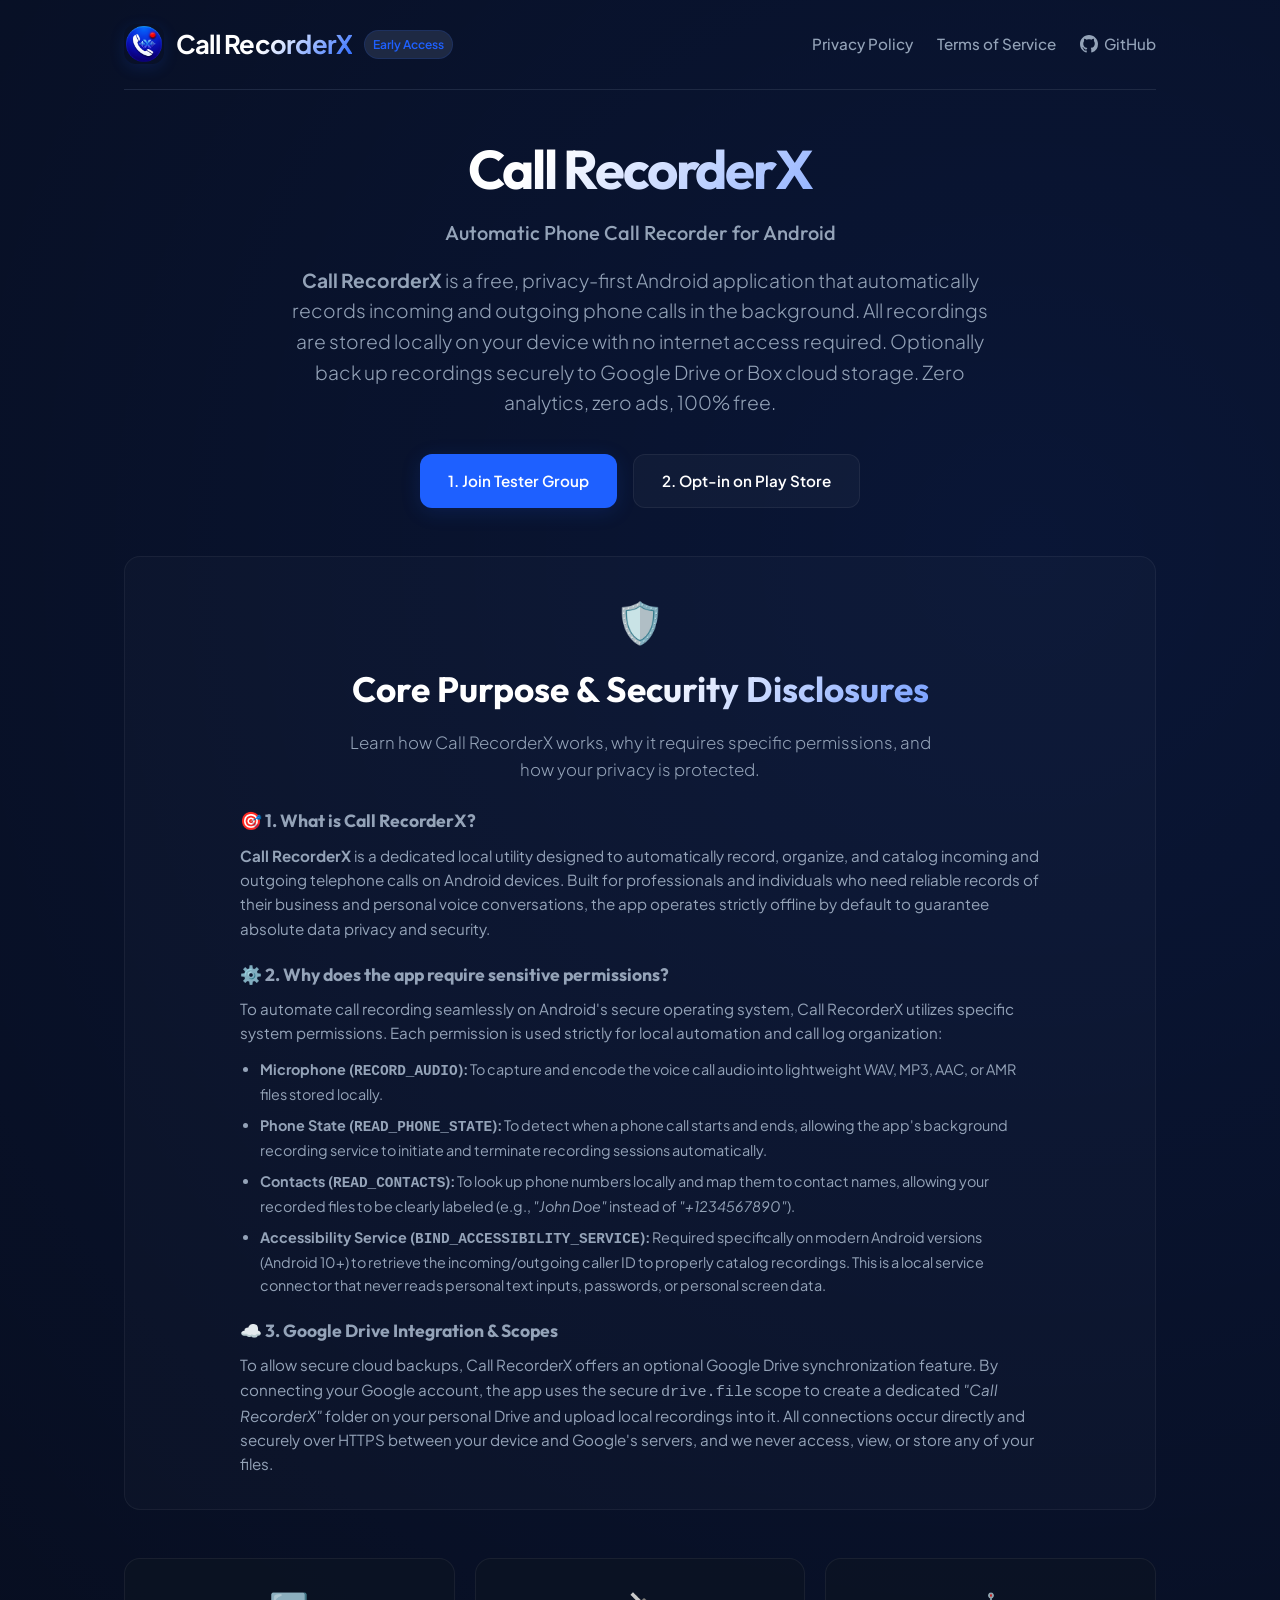
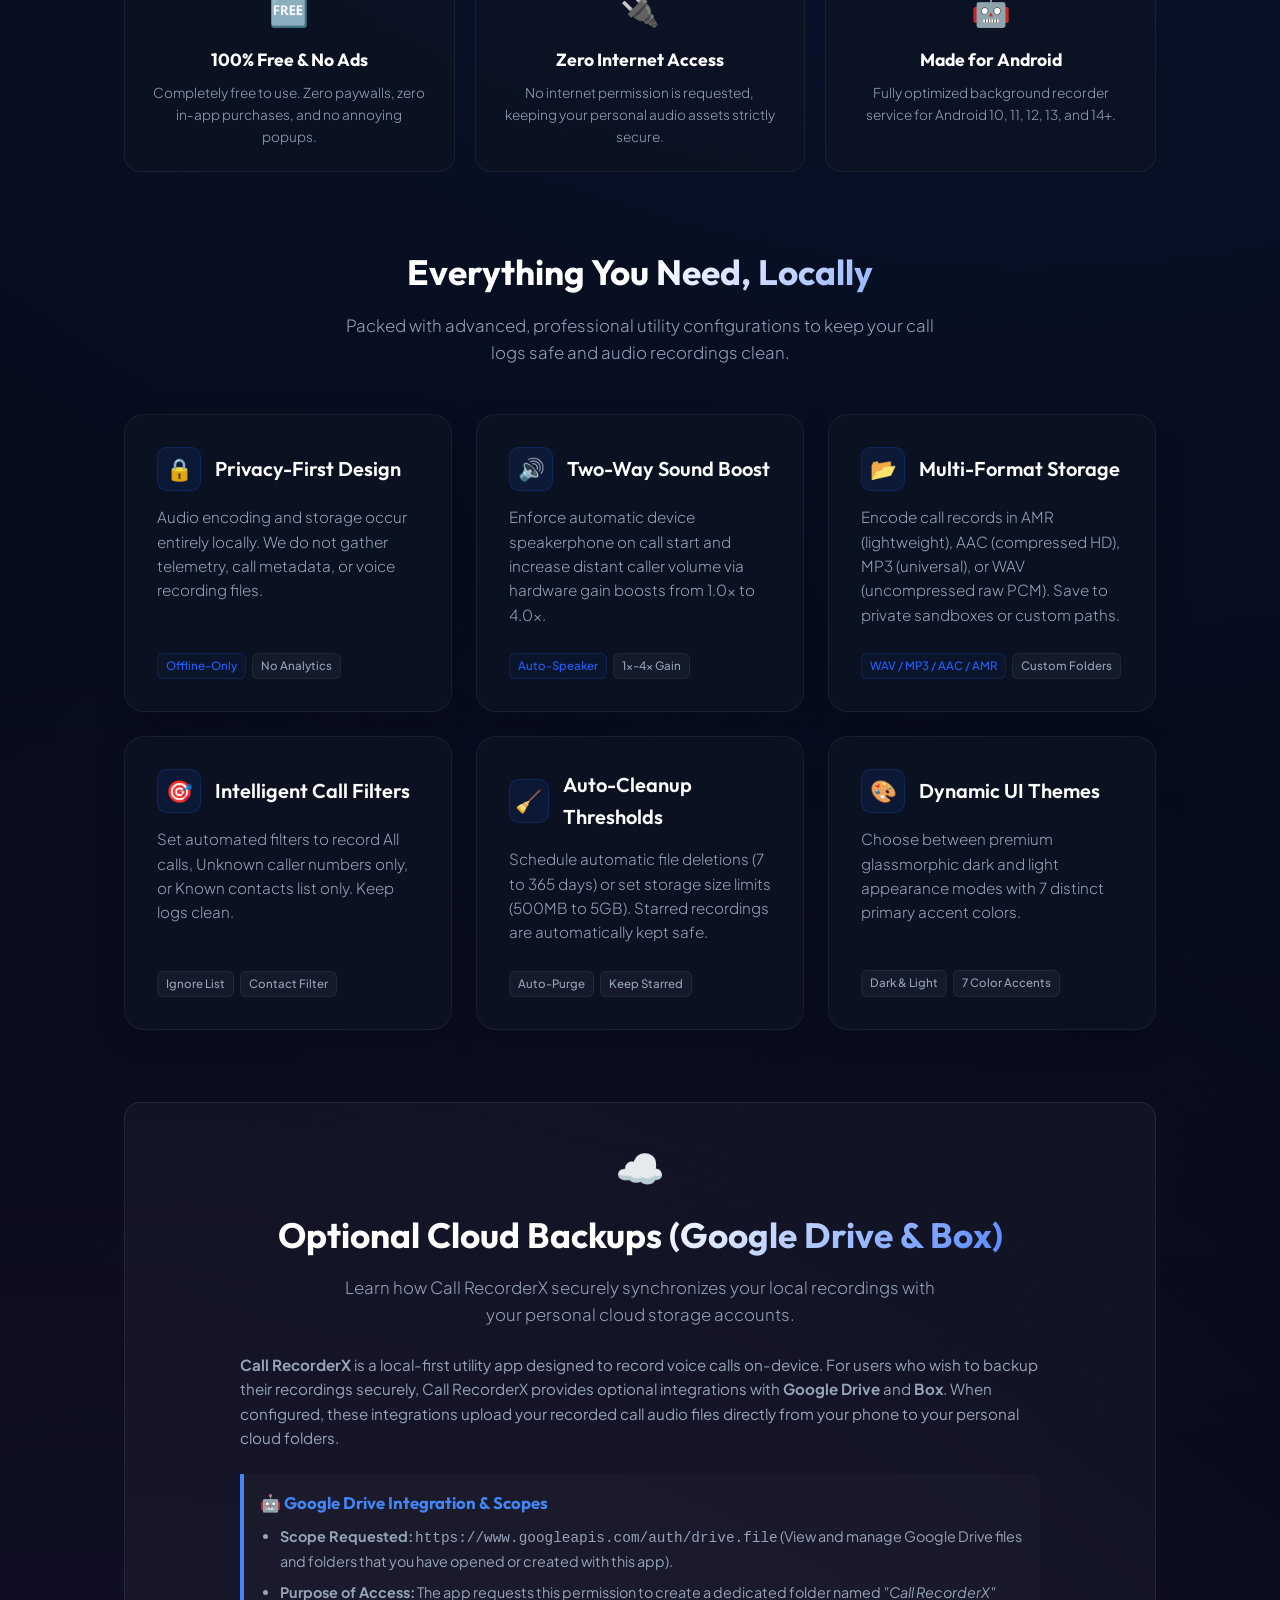
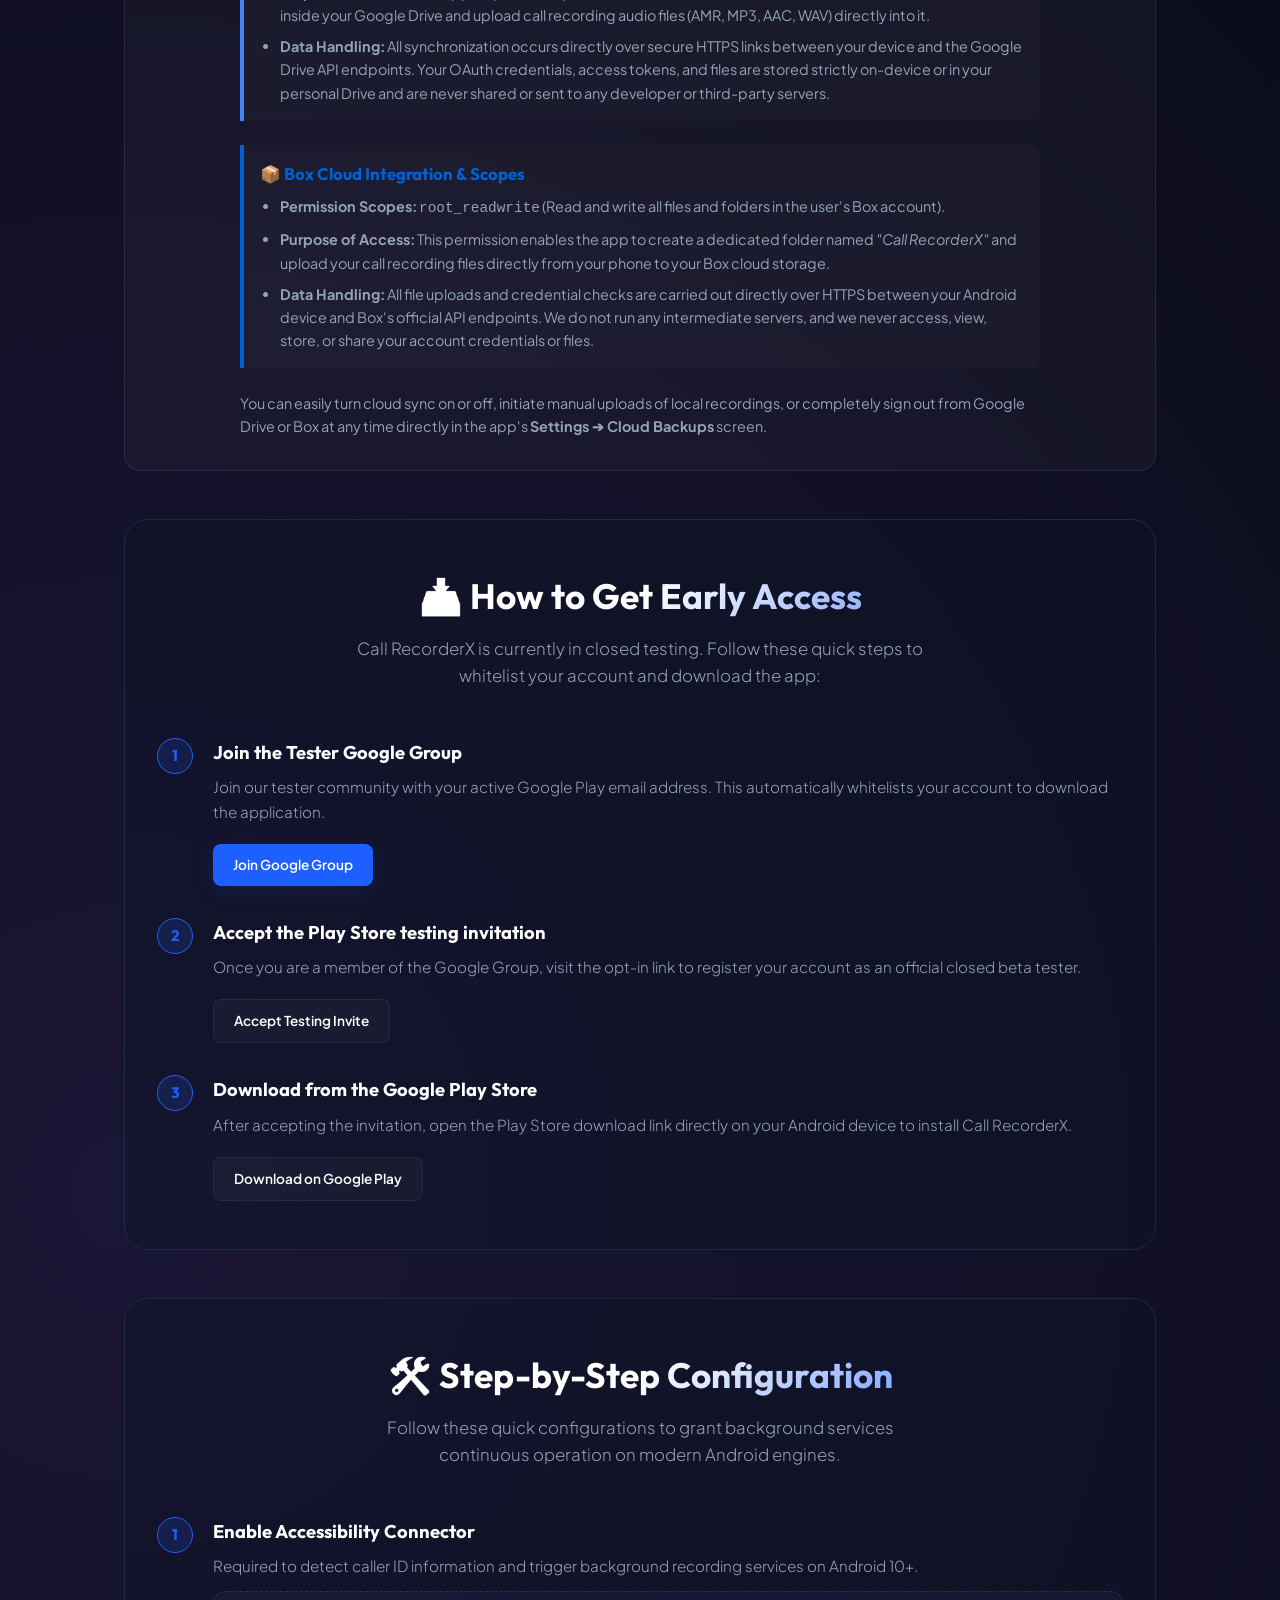
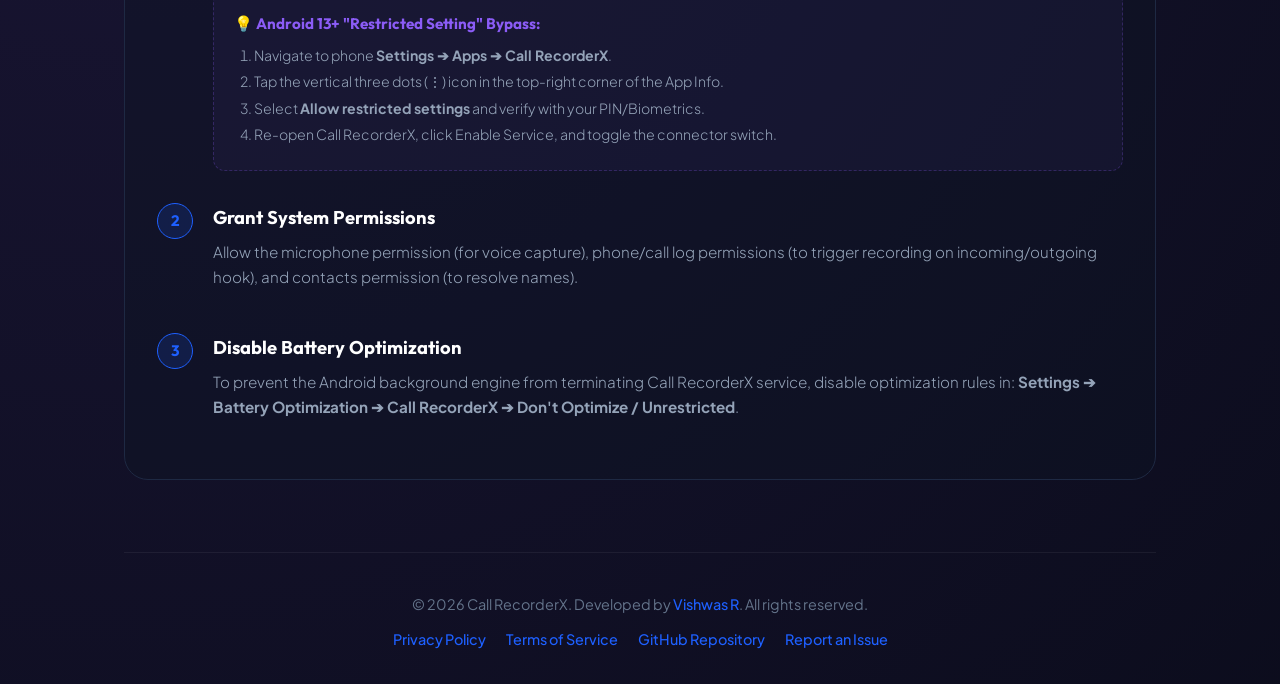
==== commit 70f25000: "fix: update homepage title and description for Google OAuth verification" ====
--- a/docs/index.html
+++ b/docs/index.html
@@ -1,35 +1,39 @@
 <!DOCTYPE html>
 <html lang="en">
+
 <head>
     <meta charset="UTF-8">
     <meta name="viewport" content="width=device-width, initial-scale=1.0">
-    <title>Call RecorderX - Privacy-First Call Recording for Android</title>
-    <meta name="description" content="Call RecorderX is a secure, offline-first automatic call recorder for Android. Zero internet permission, zero tracking, 100% free, and completely ad-free.">
-    
-    <!-- Google Site Verification (Paste your verification code below for Search Console ownership verification) -->
-    <!-- <meta name="google-site-verification" content="YOUR_GOOGLE_VERIFICATION_CODE_HERE" /> -->
-    
+    <title>Call RecorderX</title>
+    <meta name="description"
+        content="Call RecorderX is a secure, offline-first automatic call recorder for Android. Zero internet permission, zero tracking, 100% free, and completely ad-free.">
+
     <!-- Favicon -->
     <link rel="icon" type="image/png" href="assets/images/logo.png">
     <!-- Open Graph / Facebook -->
     <meta property="og:type" content="website">
     <meta property="og:url" content="https://dev.csultimates.com/crx/">
     <meta property="og:title" content="Call RecorderX">
-    <meta property="og:description" content="A secure, offline-first automatic call recorder for Android. Zero internet permission, zero tracking, 100% free, and completely ad-free.">
+    <meta property="og:description"
+        content="A secure, offline-first automatic call recorder for Android. Zero internet permission, zero tracking, 100% free, and completely ad-free.">
     <meta property="og:image" content="https://dev.csultimates.com/crx/assets/images/logo.png">
 
     <!-- Twitter -->
     <meta property="twitter:card" content="summary">
     <meta property="twitter:url" content="https://dev.csultimates.com/crx/">
     <meta property="twitter:title" content="Call RecorderX">
-    <meta property="twitter:description" content="A secure, offline-first automatic call recorder for Android. Zero internet permission, zero tracking, 100% free, and completely ad-free.">
+    <meta property="twitter:description"
+        content="A secure, offline-first automatic call recorder for Android. Zero internet permission, zero tracking, 100% free, and completely ad-free.">
     <meta property="twitter:image" content="https://dev.csultimates.com/crx/assets/images/logo.png">
 
     <link rel="preconnect" href="https://fonts.googleapis.com">
     <link rel="preconnect" href="https://fonts.gstatic.com" crossorigin>
-    <link href="https://fonts.googleapis.com/css2?family=Outfit:wght@300;400;500;600;700&family=Plus+Jakarta+Sans:wght@300;400;500;600;700&display=swap" rel="stylesheet">
+    <link
+        href="https://fonts.googleapis.com/css2?family=Outfit:wght@300;400;500;600;700&family=Plus+Jakarta+Sans:wght@300;400;500;600;700&display=swap"
+        rel="stylesheet">
     <link rel="stylesheet" href="assets/css/style.css">
 </head>
+
 <body>
     <div class="container">
         <!-- Header -->
@@ -42,9 +46,13 @@
             <nav>
                 <a href="privacy.html">Privacy Policy</a>
                 <a href="terms.html">Terms of Service</a>
-                <a href="https://github.com/vishwas-r/call-recorderx-dist" target="_blank" class="github-link-icon" id="header-github-link">
-                    <svg height="18" width="18" viewBox="0 0 16 16" fill="currentColor" style="display:inline-block;vertical-align:text-bottom;">
-                        <path d="M8 0C3.58 0 0 3.58 0 8c0 3.54 2.29 6.53 5.47 7.59.4.07.55-.17.55-.38 0-.19-.01-.82-.01-1.49-2.01.37-2.53-.49-2.69-.94-.09-.23-.48-.94-.82-1.13-.28-.15-.68-.52-.01-.53.63-.01 1.08.58 1.23.82.72 1.21 1.87.87 2.33.66.07-.52.28-.87.51-1.07-1.78-.2-3.64-.89-3.64-3.95 0-.87.31-1.59.82-2.15-.08-.2-.36-1.02.08-2.12 0 0 .67-.21 2.2.82.64-.18 1.32-.27 2-.27.68 0 1.36.09 2 .27 1.53-1.04 2.2-.82 2.2-.82.44 1.1.16 1.92.08 2.12.51.56.82 1.27.82 2.15 0 3.07-1.87 3.75-3.65 3.95.29.25.54.73.54 1.48 0 1.07-.01 1.93-.01 2.2 0 .21.15.46.55.38A8.013 8.013 0 0016 8c0-4.42-3.58-8-8-8z"></path>
+                <a href="https://github.com/vishwas-r/call-recorderx-dist" target="_blank" class="github-link-icon"
+                    id="header-github-link">
+                    <svg height="18" width="18" viewBox="0 0 16 16" fill="currentColor"
+                        style="display:inline-block;vertical-align:text-bottom;">
+                        <path
+                            d="M8 0C3.58 0 0 3.58 0 8c0 3.54 2.29 6.53 5.47 7.59.4.07.55-.17.55-.38 0-.19-.01-.82-.01-1.49-2.01.37-2.53-.49-2.69-.94-.09-.23-.48-.94-.82-1.13-.28-.15-.68-.52-.01-.53.63-.01 1.08.58 1.23.82.72 1.21 1.87.87 2.33.66.07-.52.28-.87.51-1.07-1.78-.2-3.64-.89-3.64-3.95 0-.87.31-1.59.82-2.15-.08-.2-.36-1.02.08-2.12 0 0 .67-.21 2.2.82.64-.18 1.32-.27 2-.27.68 0 1.36.09 2 .27 1.53-1.04 2.2-.82 2.2-.82.44 1.1.16 1.92.08 2.12.51.56.82 1.27.82 2.15 0 3.07-1.87 3.75-3.65 3.95.29.25.54.73.54 1.48 0 1.07-.01 1.93-.01 2.2 0 .21.15.46.55.38A8.013 8.013 0 0016 8c0-4.42-3.58-8-8-8z">
+                        </path>
                     </svg>
                     GitHub
                 </a>
@@ -54,49 +62,81 @@
         <!-- Hero Section -->
         <main>
             <section class="hero">
-				<h1>Call RecorderX</h1>
-                <h5>Privacy-First Automatic Call Recording</h5>
-                <p>An elegant, local-first call logging application for Android. Runs completely on your local hardware with optional, secure cloud backup functionality via Google Drive. We use zero analytics trackers and your recordings stay completely private.</p>
-                
+                <h1>Call RecorderX</h1>
+                <h2 style="font-size: 1.25rem; font-weight: 500; color: var(--text-secondary); margin: 8px 0 16px;">Automatic Phone Call Recorder for Android</h2>
+                <p><strong>Call RecorderX</strong> is a free, privacy-first Android application that automatically records incoming and outgoing phone calls in the background. All recordings are stored locally on your device with no internet access required. Optionally back up recordings securely to Google Drive or Box cloud storage. Zero analytics, zero ads, 100% free.</p>
+
                 <div class="cta-group">
-                    <a href="https://groups.google.com/g/call-recorderx-testers" class="btn btn-primary" id="cta-join-group" target="_blank">1. Join Tester Group</a>
-                    <a href="https://play.google.com/apps/testing/com.callrecorderx.app" class="btn btn-secondary" id="cta-playstore-optin" target="_blank">2. Opt-in on Play Store</a>
+                    <a href="https://groups.google.com/g/call-recorderx-testers" class="btn btn-primary"
+                        id="cta-join-group" target="_blank">1. Join Tester Group</a>
+                    <a href="https://play.google.com/apps/testing/com.callrecorderx.app" class="btn btn-secondary"
+                        id="cta-playstore-optin" target="_blank">2. Opt-in on Play Store</a>
                 </div>
             </section>
 
             <!-- Core Purpose & Permissions Disclosure Section -->
-            <section class="purpose-section" style="margin-bottom: 48px; background: rgba(255, 255, 255, 0.02); border: 1px solid rgba(255, 255, 255, 0.05); padding: 32px; border-radius: 16px;">
+            <section class="purpose-section"
+                style="margin-bottom: 48px; background: rgba(255, 255, 255, 0.02); border: 1px solid rgba(255, 255, 255, 0.05); padding: 32px; border-radius: 16px;">
                 <div class="section-header" style="margin-bottom: 24px; text-align: center;">
                     <span style="font-size: 2.5rem; display: block; margin-bottom: 8px;">🛡️</span>
                     <h2>Core Purpose & Security Disclosures</h2>
-                    <p style="color: var(--text-secondary); max-width: 600px; margin: 8px auto 0 auto;">Learn how Call RecorderX works, why it requires specific permissions, and how your privacy is protected.</p>
-                </div>
-                
-                <div style="line-height: 1.6; color: var(--text-secondary); font-size: 0.95rem; max-width: 800px; margin: 0 auto; display: flex; flex-direction: column; gap: 20px;">
+                    <p style="color: var(--text-secondary); max-width: 600px; margin: 8px auto 0 auto;">Learn how Call
+                        RecorderX works, why it requires specific permissions, and how your privacy is protected.</p>
+                </div>
+
+                <div
+                    style="line-height: 1.6; color: var(--text-secondary); font-size: 0.95rem; max-width: 800px; margin: 0 auto; display: flex; flex-direction: column; gap: 20px;">
                     <div>
-                        <h4 style="color: var(--text-primary); margin-bottom: 8px; font-size: 1.1rem; display: flex; align-items: center; gap: 8px;">🎯 1. What is Call RecorderX?</h4>
+                        <h4
+                            style="color: var(--text-primary); margin-bottom: 8px; font-size: 1.1rem; display: flex; align-items: center; gap: 8px;">
+                            🎯 1. What is Call RecorderX?</h4>
                         <p>
-                            <strong>Call RecorderX</strong> is a dedicated local utility designed to automatically record, organize, and catalog incoming and outgoing telephone calls on Android devices. Built for professionals and individuals who need reliable records of their business and personal voice conversations, the app operates strictly offline by default to guarantee absolute data privacy and security.
+                            <strong>Call RecorderX</strong> is a dedicated local utility designed to automatically
+                            record, organize, and catalog incoming and outgoing telephone calls on Android devices.
+                            Built for professionals and individuals who need reliable records of their business and
+                            personal voice conversations, the app operates strictly offline by default to guarantee
+                            absolute data privacy and security.
                         </p>
                     </div>
 
                     <div>
-                        <h4 style="color: var(--text-primary); margin-bottom: 8px; font-size: 1.1rem; display: flex; align-items: center; gap: 8px;">⚙️ 2. Why does the app require sensitive permissions?</h4>
+                        <h4
+                            style="color: var(--text-primary); margin-bottom: 8px; font-size: 1.1rem; display: flex; align-items: center; gap: 8px;">
+                            ⚙️ 2. Why does the app require sensitive permissions?</h4>
                         <p style="margin-bottom: 12px;">
-                            To automate call recording seamlessly on Android's secure operating system, Call RecorderX utilizes specific system permissions. Each permission is used strictly for local automation and call log organization:
+                            To automate call recording seamlessly on Android's secure operating system, Call RecorderX
+                            utilizes specific system permissions. Each permission is used strictly for local automation
+                            and call log organization:
                         </p>
-                        <ul style="list-style-type: disc; margin-left: 20px; font-size: 0.9rem; gap: 8px; display: flex; flex-direction: column;">
-                            <li><strong>Microphone (<code>RECORD_AUDIO</code>):</strong> To capture and encode the voice call audio into lightweight WAV, MP3, AAC, or AMR files stored locally.</li>
-                            <li><strong>Phone State (<code>READ_PHONE_STATE</code>):</strong> To detect when a phone call starts and ends, allowing the app's background recording service to initiate and terminate recording sessions automatically.</li>
-                            <li><strong>Contacts (<code>READ_CONTACTS</code>):</strong> To look up phone numbers locally and map them to contact names, allowing your recorded files to be clearly labeled (e.g., <em>"John Doe"</em> instead of <em>"+1234567890"</em>).</li>
-                            <li><strong>Accessibility Service (<code>BIND_ACCESSIBILITY_SERVICE</code>):</strong> Required specifically on modern Android versions (Android 10+) to retrieve the incoming/outgoing caller ID to properly catalog recordings. This is a local service connector that never reads personal text inputs, passwords, or personal screen data.</li>
+                        <ul
+                            style="list-style-type: disc; margin-left: 20px; font-size: 0.9rem; gap: 8px; display: flex; flex-direction: column;">
+                            <li><strong>Microphone (<code>RECORD_AUDIO</code>):</strong> To capture and encode the voice
+                                call audio into lightweight WAV, MP3, AAC, or AMR files stored locally.</li>
+                            <li><strong>Phone State (<code>READ_PHONE_STATE</code>):</strong> To detect when a phone
+                                call starts and ends, allowing the app's background recording service to initiate and
+                                terminate recording sessions automatically.</li>
+                            <li><strong>Contacts (<code>READ_CONTACTS</code>):</strong> To look up phone numbers locally
+                                and map them to contact names, allowing your recorded files to be clearly labeled (e.g.,
+                                <em>"John Doe"</em> instead of <em>"+1234567890"</em>).</li>
+                            <li><strong>Accessibility Service (<code>BIND_ACCESSIBILITY_SERVICE</code>):</strong>
+                                Required specifically on modern Android versions (Android 10+) to retrieve the
+                                incoming/outgoing caller ID to properly catalog recordings. This is a local service
+                                connector that never reads personal text inputs, passwords, or personal screen data.
+                            </li>
                         </ul>
                     </div>
 
                     <div>
-                        <h4 style="color: var(--text-primary); margin-bottom: 8px; font-size: 1.1rem; display: flex; align-items: center; gap: 8px;">☁️ 3. Google Drive Integration & Scopes</h4>
+                        <h4
+                            style="color: var(--text-primary); margin-bottom: 8px; font-size: 1.1rem; display: flex; align-items: center; gap: 8px;">
+                            ☁️ 3. Google Drive Integration & Scopes</h4>
                         <p>
-                            To allow secure cloud backups, Call RecorderX offers an optional Google Drive synchronization feature. By connecting your Google account, the app uses the secure <code>drive.file</code> scope to create a dedicated <em>"Call RecorderX"</em> folder on your personal Drive and upload local recordings into it. All connections occur directly and securely over HTTPS between your device and Google's servers, and we never access, view, or store any of your files.
+                            To allow secure cloud backups, Call RecorderX offers an optional Google Drive
+                            synchronization feature. By connecting your Google account, the app uses the secure
+                            <code>drive.file</code> scope to create a dedicated <em>"Call RecorderX"</em> folder on your
+                            personal Drive and upload local recordings into it. All connections occur directly and
+                            securely over HTTPS between your device and Google's servers, and we never access, view, or
+                            store any of your files.
                         </p>
                     </div>
                 </div>
@@ -125,7 +165,8 @@
             <section>
                 <div class="section-header">
                     <h2>Everything You Need, Locally</h2>
-                    <p>Packed with advanced, professional utility configurations to keep your call logs safe and audio recordings clean.</p>
+                    <p>Packed with advanced, professional utility configurations to keep your call logs safe and audio
+                        recordings clean.</p>
                 </div>
 
                 <div class="features">
@@ -135,7 +176,8 @@
                             <div class="feature-icon-wrapper">🔒</div>
                             <h3>Privacy-First Design</h3>
                         </div>
-                        <p>Audio encoding and storage occur entirely locally. We do not gather telemetry, call metadata, or voice recording files.</p>
+                        <p>Audio encoding and storage occur entirely locally. We do not gather telemetry, call metadata,
+                            or voice recording files.</p>
                         <div class="feature-tags">
                             <span class="feature-tag feature-tag-primary">Offline-Only</span>
                             <span class="feature-tag">No Analytics</span>
@@ -148,7 +190,8 @@
                             <div class="feature-icon-wrapper">🔊</div>
                             <h3>Two-Way Sound Boost</h3>
                         </div>
-                        <p>Enforce automatic device speakerphone on call start and increase distant caller volume via hardware gain boosts from 1.0x to 4.0x.</p>
+                        <p>Enforce automatic device speakerphone on call start and increase distant caller volume via
+                            hardware gain boosts from 1.0x to 4.0x.</p>
                         <div class="feature-tags">
                             <span class="feature-tag feature-tag-primary">Auto-Speaker</span>
                             <span class="feature-tag">1x-4x Gain</span>
@@ -161,7 +204,8 @@
                             <div class="feature-icon-wrapper">📂</div>
                             <h3>Multi-Format Storage</h3>
                         </div>
-                        <p>Encode call records in AMR (lightweight), AAC (compressed HD), MP3 (universal), or WAV (uncompressed raw PCM). Save to private sandboxes or custom paths.</p>
+                        <p>Encode call records in AMR (lightweight), AAC (compressed HD), MP3 (universal), or WAV
+                            (uncompressed raw PCM). Save to private sandboxes or custom paths.</p>
                         <div class="feature-tags">
                             <span class="feature-tag feature-tag-primary">WAV / MP3 / AAC / AMR</span>
                             <span class="feature-tag">Custom Folders</span>
@@ -174,7 +218,8 @@
                             <div class="feature-icon-wrapper">🎯</div>
                             <h3>Intelligent Call Filters</h3>
                         </div>
-                        <p>Set automated filters to record All calls, Unknown caller numbers only, or Known contacts list only. Keep logs clean.</p>
+                        <p>Set automated filters to record All calls, Unknown caller numbers only, or Known contacts
+                            list only. Keep logs clean.</p>
                         <div class="feature-tags">
                             <span class="feature-tag">Ignore List</span>
                             <span class="feature-tag">Contact Filter</span>
@@ -187,7 +232,8 @@
                             <div class="feature-icon-wrapper">🧹</div>
                             <h3>Auto-Cleanup Thresholds</h3>
                         </div>
-                        <p>Schedule automatic file deletions (7 to 365 days) or set storage size limits (500MB to 5GB). Starred recordings are automatically kept safe.</p>
+                        <p>Schedule automatic file deletions (7 to 365 days) or set storage size limits (500MB to 5GB).
+                            Starred recordings are automatically kept safe.</p>
                         <div class="feature-tags">
                             <span class="feature-tag">Auto-Purge</span>
                             <span class="feature-tag">Keep Starred</span>
@@ -200,7 +246,8 @@
                             <div class="feature-icon-wrapper">🎨</div>
                             <h3>Dynamic UI Themes</h3>
                         </div>
-                        <p>Choose between premium glassmorphic dark and light appearance modes with 7 distinct primary accent colors.</p>
+                        <p>Choose between premium glassmorphic dark and light appearance modes with 7 distinct primary
+                            accent colors.</p>
                         <div class="feature-tags">
                             <span class="feature-tag">Dark & Light</span>
                             <span class="feature-tag">7 Color Accents</span>
@@ -210,40 +257,71 @@
             </section>
 
             <!-- Cloud Sync & OAuth Data Disclosure Section -->
-            <section class="oauth-disclosure-section" style="margin-bottom: 48px; background: rgba(255, 255, 255, 0.03); border: 1px solid rgba(255, 255, 255, 0.08); padding: 32px; border-radius: 16px;">
+            <section class="oauth-disclosure-section"
+                style="margin-bottom: 48px; background: rgba(255, 255, 255, 0.03); border: 1px solid rgba(255, 255, 255, 0.08); padding: 32px; border-radius: 16px;">
                 <div class="section-header" style="margin-bottom: 24px; text-align: center;">
                     <span style="font-size: 2.5rem; display: block; margin-bottom: 8px;">☁️</span>
                     <h2>Optional Cloud Backups (Google Drive & Box)</h2>
-                    <p style="color: var(--text-secondary); max-width: 600px; margin: 8px auto 0 auto;">Learn how Call RecorderX securely synchronizes your local recordings with your personal cloud storage accounts.</p>
-                </div>
-                
-                <div style="line-height: 1.6; color: var(--text-secondary); font-size: 0.95rem; max-width: 800px; margin: 0 auto; display: flex; flex-direction: column; gap: 24px;">
+                    <p style="color: var(--text-secondary); max-width: 600px; margin: 8px auto 0 auto;">Learn how Call
+                        RecorderX securely synchronizes your local recordings with your personal cloud storage accounts.
+                    </p>
+                </div>
+
+                <div
+                    style="line-height: 1.6; color: var(--text-secondary); font-size: 0.95rem; max-width: 800px; margin: 0 auto; display: flex; flex-direction: column; gap: 24px;">
                     <p>
-                        <strong>Call RecorderX</strong> is a local-first utility app designed to record voice calls on-device. For users who wish to backup their recordings securely, Call RecorderX provides optional integrations with <strong>Google Drive</strong> and <strong>Box</strong>. When configured, these integrations upload your recorded call audio files directly from your phone to your personal cloud folders.
+                        <strong>Call RecorderX</strong> is a local-first utility app designed to record voice calls
+                        on-device. For users who wish to backup their recordings securely, Call RecorderX provides
+                        optional integrations with <strong>Google Drive</strong> and <strong>Box</strong>. When
+                        configured, these integrations upload your recorded call audio files directly from your phone to
+                        your personal cloud folders.
                     </p>
-                    
+
                     <!-- Google Drive Disclosure -->
-                    <div style="background: rgba(255, 255, 255, 0.02); border-left: 4px solid #4285F4; padding: 16px; border-radius: 0 8px 8px 0;">
-                        <h4 style="color: #4285F4; margin-bottom: 8px; font-size: 1.05rem; display: flex; align-items: center; gap: 8px;">🤖 Google Drive Integration & Scopes</h4>
-                        <ul style="list-style-type: disc; margin-left: 20px; font-size: 0.9rem; gap: 8px; display: flex; flex-direction: column;">
-                            <li><strong>Scope Requested:</strong> <code>https://www.googleapis.com/auth/drive.file</code> (View and manage Google Drive files and folders that you have opened or created with this app).</li>
-                            <li><strong>Purpose of Access:</strong> The app requests this permission to create a dedicated folder named <em>"Call RecorderX"</em> inside your Google Drive and upload call recording audio files (AMR, MP3, AAC, WAV) directly into it.</li>
-                            <li><strong>Data Handling:</strong> All synchronization occurs directly over secure HTTPS links between your device and the Google Drive API endpoints. Your OAuth credentials, access tokens, and files are stored strictly on-device or in your personal Drive and are never shared or sent to any developer or third-party servers.</li>
+                    <div
+                        style="background: rgba(255, 255, 255, 0.02); border-left: 4px solid #4285F4; padding: 16px; border-radius: 0 8px 8px 0;">
+                        <h4
+                            style="color: #4285F4; margin-bottom: 8px; font-size: 1.05rem; display: flex; align-items: center; gap: 8px;">
+                            🤖 Google Drive Integration & Scopes</h4>
+                        <ul
+                            style="list-style-type: disc; margin-left: 20px; font-size: 0.9rem; gap: 8px; display: flex; flex-direction: column;">
+                            <li><strong>Scope Requested:</strong>
+                                <code>https://www.googleapis.com/auth/drive.file</code> (View and manage Google Drive
+                                files and folders that you have opened or created with this app).</li>
+                            <li><strong>Purpose of Access:</strong> The app requests this permission to create a
+                                dedicated folder named <em>"Call RecorderX"</em> inside your Google Drive and upload
+                                call recording audio files (AMR, MP3, AAC, WAV) directly into it.</li>
+                            <li><strong>Data Handling:</strong> All synchronization occurs directly over secure HTTPS
+                                links between your device and the Google Drive API endpoints. Your OAuth credentials,
+                                access tokens, and files are stored strictly on-device or in your personal Drive and are
+                                never shared or sent to any developer or third-party servers.</li>
                         </ul>
                     </div>
 
                     <!-- Box Disclosure -->
-                    <div style="background: rgba(255, 255, 255, 0.02); border-left: 4px solid #0061D5; padding: 16px; border-radius: 0 8px 8px 0;">
-                        <h4 style="color: #0061D5; margin-bottom: 8px; font-size: 1.05rem; display: flex; align-items: center; gap: 8px;">📦 Box Cloud Integration & Scopes</h4>
-                        <ul style="list-style-type: disc; margin-left: 20px; font-size: 0.9rem; gap: 8px; display: flex; flex-direction: column;">
-                            <li><strong>Permission Scopes:</strong> <code>root_readwrite</code> (Read and write all files and folders in the user's Box account).</li>
-                            <li><strong>Purpose of Access:</strong> This permission enables the app to create a dedicated folder named <em>"Call RecorderX"</em> and upload your call recording files directly from your phone to your Box cloud storage.</li>
-                            <li><strong>Data Handling:</strong> All file uploads and credential checks are carried out directly over HTTPS between your Android device and Box's official API endpoints. We do not run any intermediate servers, and we never access, view, store, or share your account credentials or files.</li>
+                    <div
+                        style="background: rgba(255, 255, 255, 0.02); border-left: 4px solid #0061D5; padding: 16px; border-radius: 0 8px 8px 0;">
+                        <h4
+                            style="color: #0061D5; margin-bottom: 8px; font-size: 1.05rem; display: flex; align-items: center; gap: 8px;">
+                            📦 Box Cloud Integration & Scopes</h4>
+                        <ul
+                            style="list-style-type: disc; margin-left: 20px; font-size: 0.9rem; gap: 8px; display: flex; flex-direction: column;">
+                            <li><strong>Permission Scopes:</strong> <code>root_readwrite</code> (Read and write all
+                                files and folders in the user's Box account).</li>
+                            <li><strong>Purpose of Access:</strong> This permission enables the app to create a
+                                dedicated folder named <em>"Call RecorderX"</em> and upload your call recording files
+                                directly from your phone to your Box cloud storage.</li>
+                            <li><strong>Data Handling:</strong> All file uploads and credential checks are carried out
+                                directly over HTTPS between your Android device and Box's official API endpoints. We do
+                                not run any intermediate servers, and we never access, view, store, or share your
+                                account credentials or files.</li>
                         </ul>
                     </div>
 
                     <p style="font-size: 0.9rem;">
-                        You can easily turn cloud sync on or off, initiate manual uploads of local recordings, or completely sign out from Google Drive or Box at any time directly in the app's <strong>Settings ➔ Cloud Backups</strong> screen.
+                        You can easily turn cloud sync on or off, initiate manual uploads of local recordings, or
+                        completely sign out from Google Drive or Box at any time directly in the app's <strong>Settings
+                            ➔ Cloud Backups</strong> screen.
                     </p>
                 </div>
             </section>
@@ -252,7 +330,8 @@
             <section class="guide-section" style="margin-bottom: 48px;">
                 <div class="section-header">
                     <h2>📥 How to Get Early Access</h2>
-                    <p>Call RecorderX is currently in closed testing. Follow these quick steps to whitelist your account and download the app:</p>
+                    <p>Call RecorderX is currently in closed testing. Follow these quick steps to whitelist your account
+                        and download the app:</p>
                 </div>
 
                 <div class="guide-steps">
@@ -261,8 +340,12 @@
                         <div class="step-number">1</div>
                         <div class="step-content">
                             <h3>Join the Tester Google Group</h3>
-                            <p>Join our tester community with your active Google Play email address. This automatically whitelists your account to download the application.</p>
-                            <a href="https://groups.google.com/g/call-recorderx-testers" target="_blank" class="btn btn-primary" style="margin-top: 8px; font-size: 0.85rem; padding: 10px 20px; border-radius: 8px;">Join Google Group</a>
+                            <p>Join our tester community with your active Google Play email address. This automatically
+                                whitelists your account to download the application.</p>
+                            <a href="https://groups.google.com/g/call-recorderx-testers" target="_blank"
+                                class="btn btn-primary"
+                                style="margin-top: 8px; font-size: 0.85rem; padding: 10px 20px; border-radius: 8px;">Join
+                                Google Group</a>
                         </div>
                     </div>
 
@@ -271,8 +354,12 @@
                         <div class="step-number">2</div>
                         <div class="step-content">
                             <h3>Accept the Play Store testing invitation</h3>
-                            <p>Once you are a member of the Google Group, visit the opt-in link to register your account as an official closed beta tester.</p>
-                            <a href="https://play.google.com/apps/testing/com.callrecorderx.app" target="_blank" class="btn btn-secondary" style="margin-top: 8px; font-size: 0.85rem; padding: 10px 20px; border-radius: 8px;">Accept Testing Invite</a>
+                            <p>Once you are a member of the Google Group, visit the opt-in link to register your account
+                                as an official closed beta tester.</p>
+                            <a href="https://play.google.com/apps/testing/com.callrecorderx.app" target="_blank"
+                                class="btn btn-secondary"
+                                style="margin-top: 8px; font-size: 0.85rem; padding: 10px 20px; border-radius: 8px;">Accept
+                                Testing Invite</a>
                         </div>
                     </div>
 
@@ -281,8 +368,12 @@
                         <div class="step-number">3</div>
                         <div class="step-content">
                             <h3>Download from the Google Play Store</h3>
-                            <p>After accepting the invitation, open the Play Store download link directly on your Android device to install Call RecorderX.</p>
-                            <a href="https://play.google.com/store/apps/details?id=com.callrecorderx.app" target="_blank" class="btn btn-secondary" style="margin-top: 8px; font-size: 0.85rem; padding: 10px 20px; border-radius: 8px;">Download on Google Play</a>
+                            <p>After accepting the invitation, open the Play Store download link directly on your
+                                Android device to install Call RecorderX.</p>
+                            <a href="https://play.google.com/store/apps/details?id=com.callrecorderx.app"
+                                target="_blank" class="btn btn-secondary"
+                                style="margin-top: 8px; font-size: 0.85rem; padding: 10px 20px; border-radius: 8px;">Download
+                                on Google Play</a>
                         </div>
                     </div>
                 </div>
@@ -292,7 +383,8 @@
             <section class="guide-section">
                 <div class="section-header">
                     <h2>🛠️ Step-by-Step Configuration</h2>
-                    <p>Follow these quick configurations to grant background services continuous operation on modern Android engines.</p>
+                    <p>Follow these quick configurations to grant background services continuous operation on modern
+                        Android engines.</p>
                 </div>
 
                 <div class="guide-steps">
@@ -301,15 +393,19 @@
                         <div class="step-number">1</div>
                         <div class="step-content">
                             <h3>Enable Accessibility Connector</h3>
-                            <p>Required to detect caller ID information and trigger background recording services on Android 10+.</p>
-                            
+                            <p>Required to detect caller ID information and trigger background recording services on
+                                Android 10+.</p>
+
                             <div class="bypass-card">
                                 <h4>💡 Android 13+ "Restricted Setting" Bypass:</h4>
                                 <ol>
                                     <li>Navigate to phone <strong>Settings ➔ Apps ➔ Call RecorderX</strong>.</li>
-                                    <li>Tap the vertical three dots (⋮) icon in the top-right corner of the App Info.</li>
-                                    <li>Select <strong>Allow restricted settings</strong> and verify with your PIN/Biometrics.</li>
-                                    <li>Re-open Call RecorderX, click Enable Service, and toggle the connector switch.</li>
+                                    <li>Tap the vertical three dots (⋮) icon in the top-right corner of the App Info.
+                                    </li>
+                                    <li>Select <strong>Allow restricted settings</strong> and verify with your
+                                        PIN/Biometrics.</li>
+                                    <li>Re-open Call RecorderX, click Enable Service, and toggle the connector switch.
+                                    </li>
                                 </ol>
                             </div>
                         </div>
@@ -320,7 +416,9 @@
                         <div class="step-number">2</div>
                         <div class="step-content">
                             <h3>Grant System Permissions</h3>
-                            <p>Allow the microphone permission (for voice capture), phone/call log permissions (to trigger recording on incoming/outgoing hook), and contacts permission (to resolve names).</p>
+                            <p>Allow the microphone permission (for voice capture), phone/call log permissions (to
+                                trigger recording on incoming/outgoing hook), and contacts permission (to resolve
+                                names).</p>
                         </div>
                     </div>
 
@@ -329,7 +427,9 @@
                         <div class="step-number">3</div>
                         <div class="step-content">
                             <h3>Disable Battery Optimization</h3>
-                            <p>To prevent the Android background engine from terminating Call RecorderX service, disable optimization rules in: <strong>Settings ➔ Battery Optimization ➔ Call RecorderX ➔ Don't Optimize / Unrestricted</strong>.</p>
+                            <p>To prevent the Android background engine from terminating Call RecorderX service, disable
+                                optimization rules in: <strong>Settings ➔ Battery Optimization ➔ Call RecorderX ➔ Don't
+                                    Optimize / Unrestricted</strong>.</p>
                         </div>
                     </div>
                 </div>
@@ -338,7 +438,8 @@
 
         <!-- Footer -->
         <footer>
-            <p>&copy; 2026 Call RecorderX. Developed by <a href="https://vishwas.me/" target="_blank">Vishwas R</a>. All rights reserved.</p>
+            <p>&copy; 2026 Call RecorderX. Developed by <a href="https://vishwas.me/" target="_blank">Vishwas R</a>. All
+                rights reserved.</p>
             <div class="footer-links">
                 <a href="privacy.html">Privacy Policy</a>
                 <a href="terms.html">Terms of Service</a>
@@ -348,4 +449,5 @@
         </footer>
     </div>
 </body>
-</html>
+
+</html>
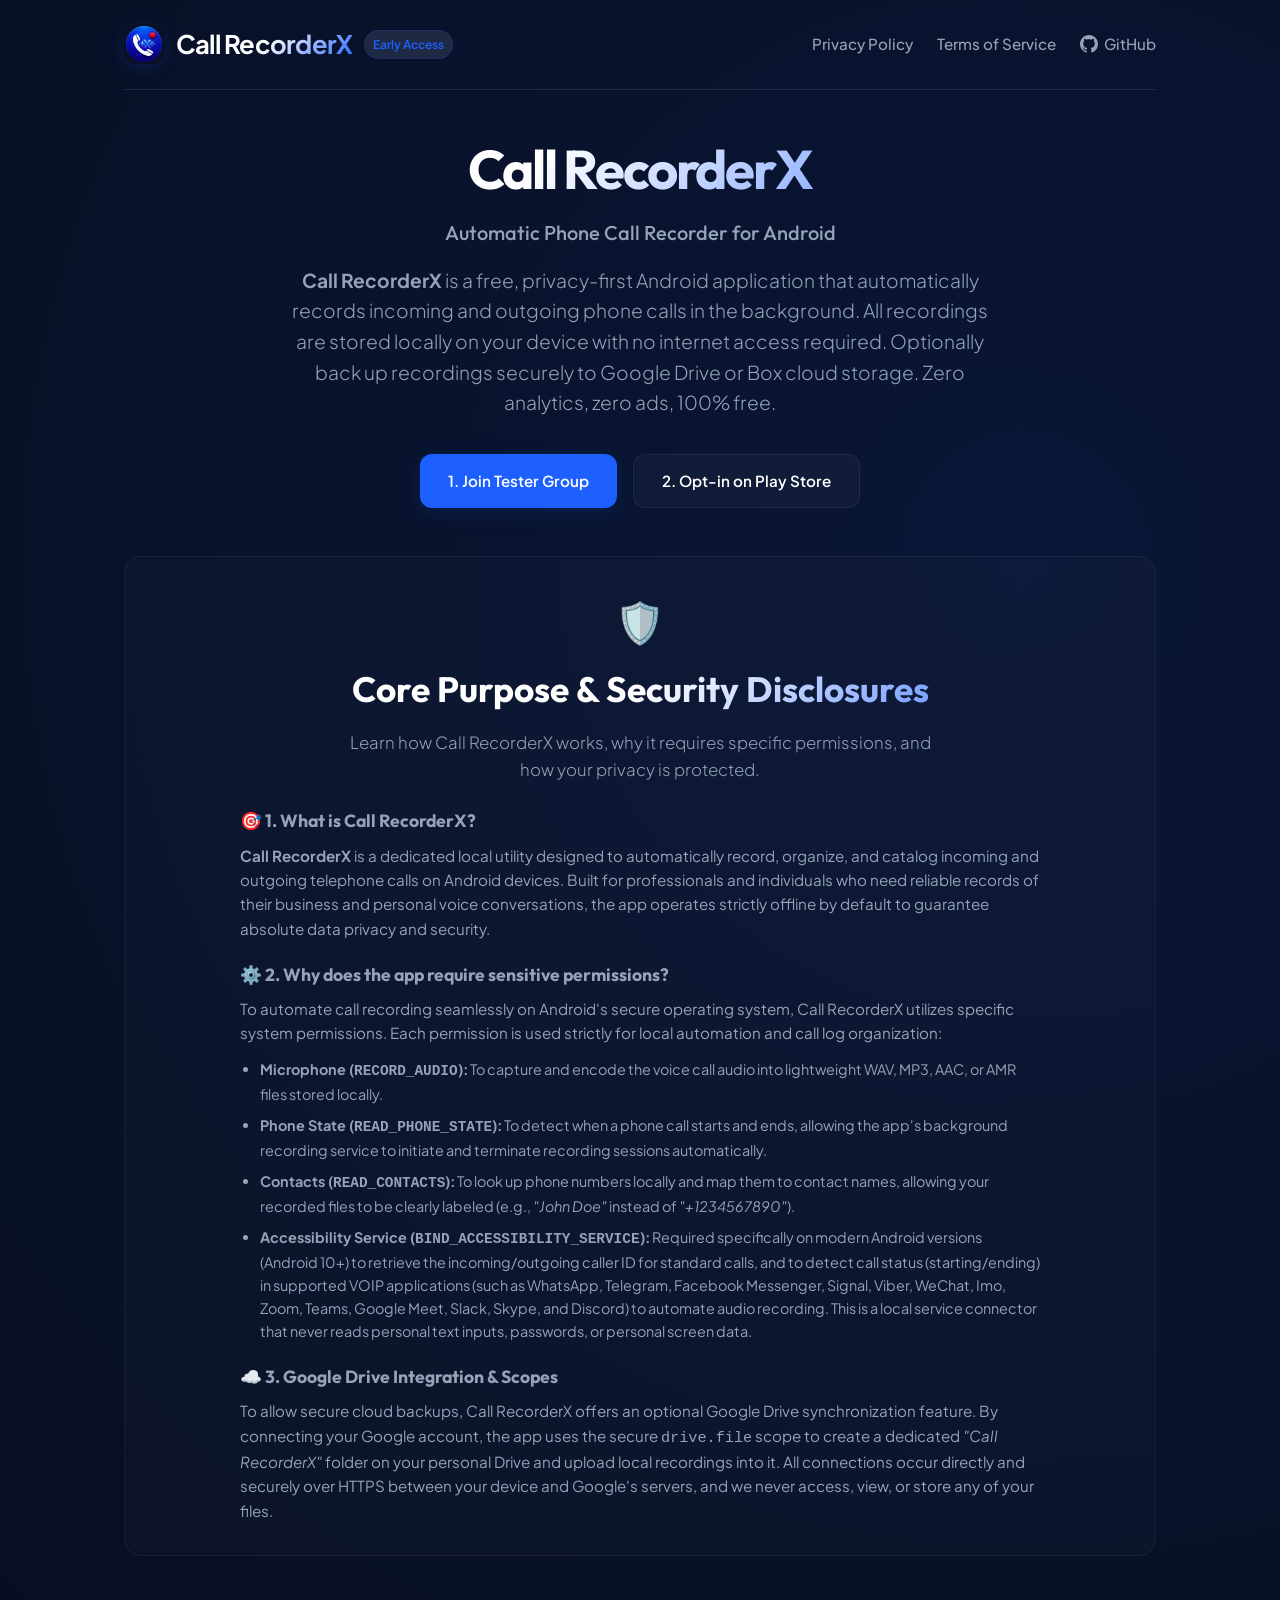
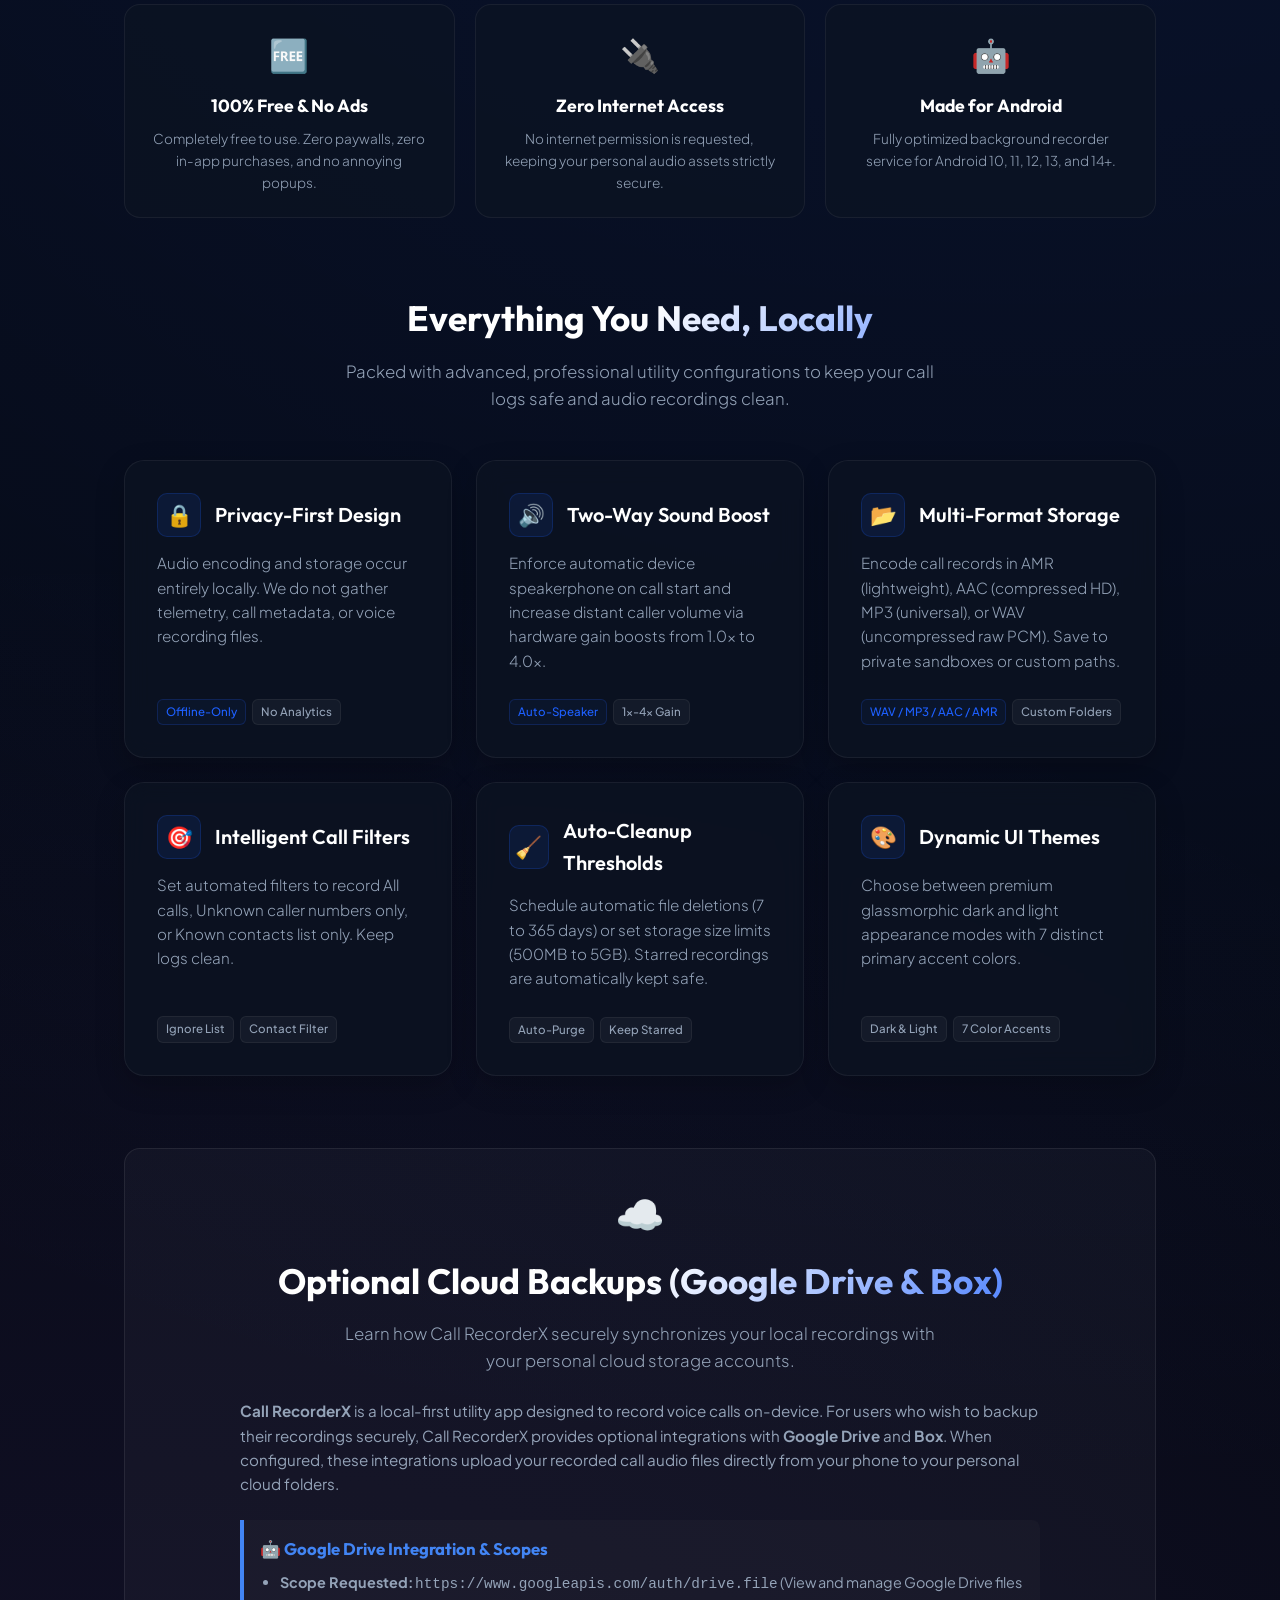
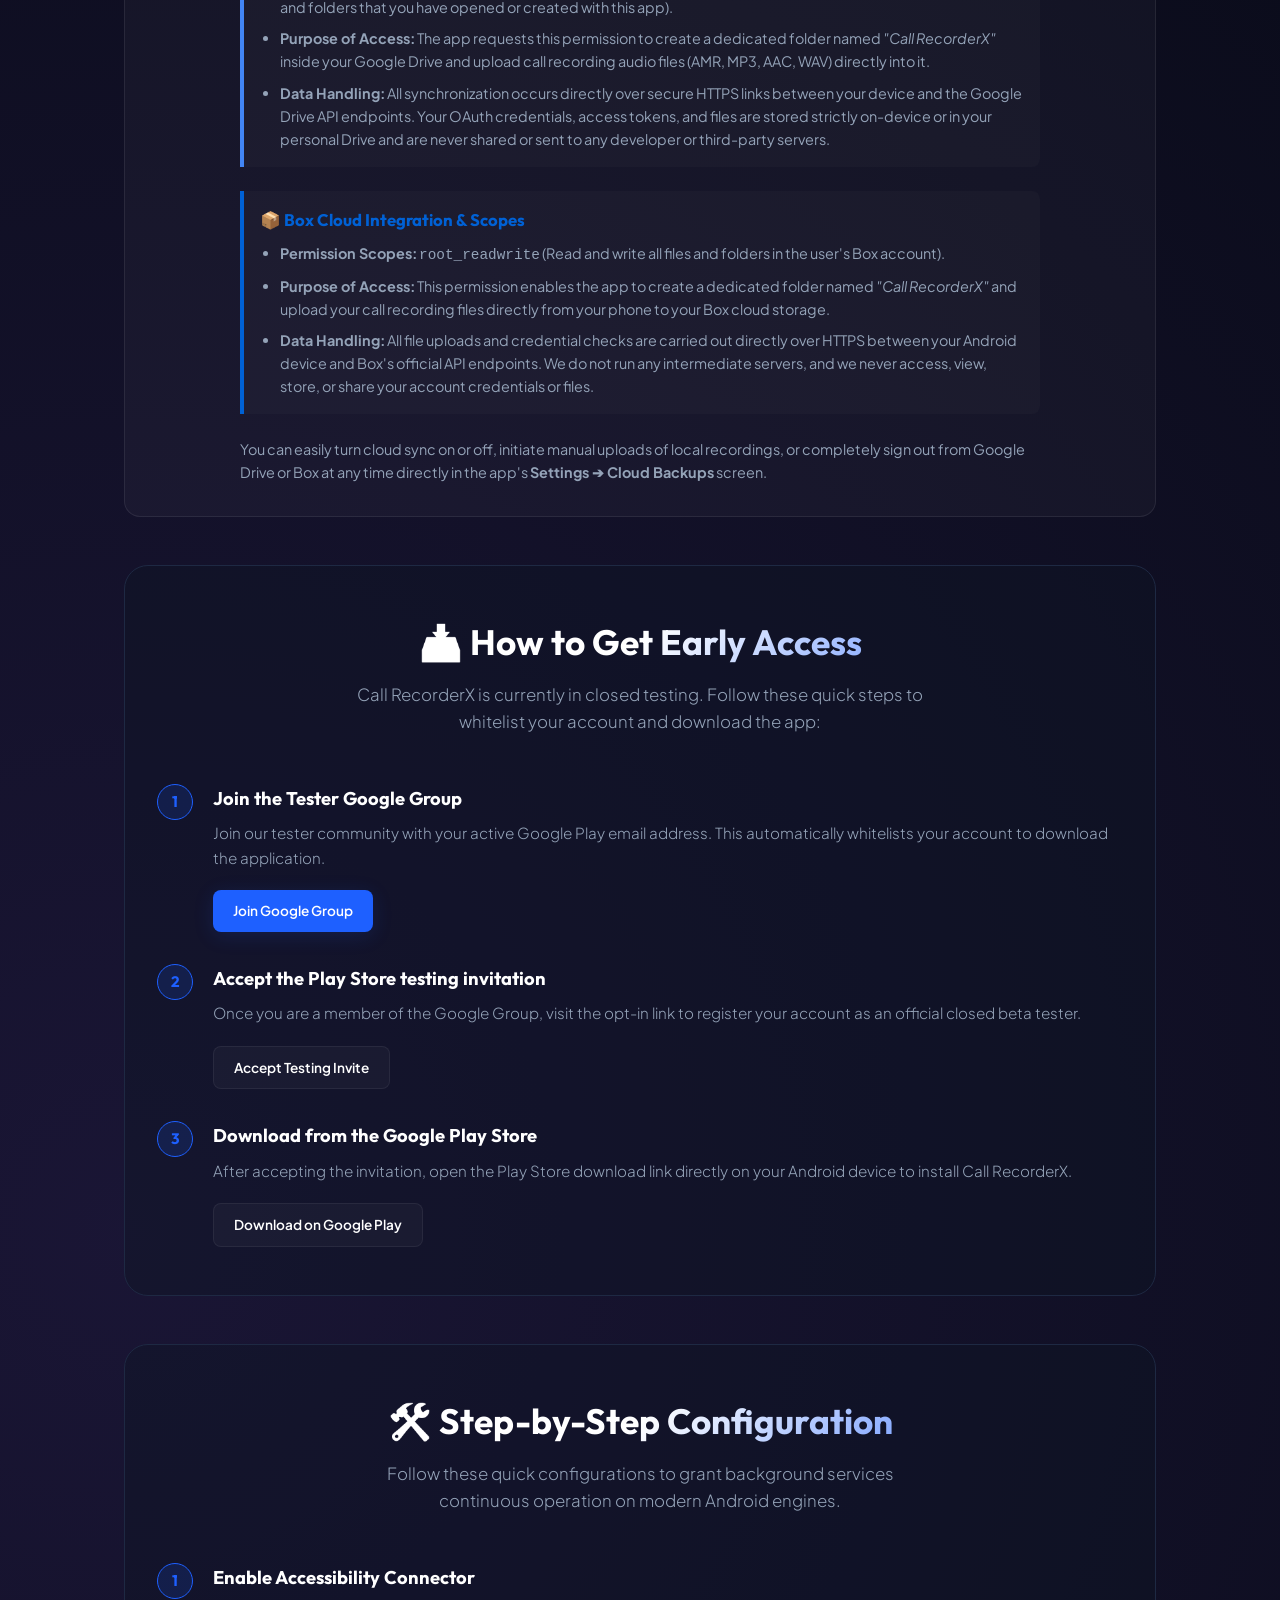
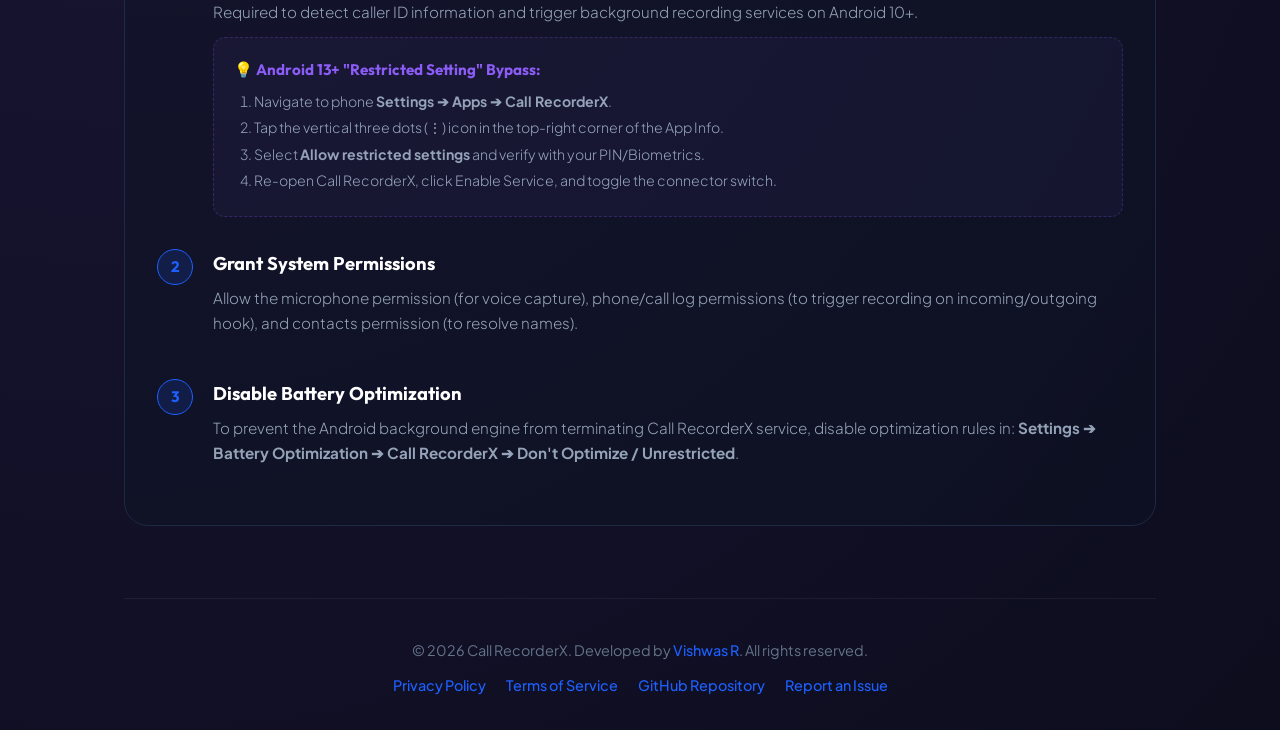
==== commit 2584f87e: "Dist: Update release APK, Play Store App Bundle, and documentation for expanded VOIP support" ====
--- a/docs/index.html
+++ b/docs/index.html
@@ -120,8 +120,7 @@
                                 <em>"John Doe"</em> instead of <em>"+1234567890"</em>).</li>
                             <li><strong>Accessibility Service (<code>BIND_ACCESSIBILITY_SERVICE</code>):</strong>
                                 Required specifically on modern Android versions (Android 10+) to retrieve the
-                                incoming/outgoing caller ID to properly catalog recordings. This is a local service
-                                connector that never reads personal text inputs, passwords, or personal screen data.
+                                incoming/outgoing caller ID for standard calls, and to detect call status (starting/ending) in supported VOIP applications (such as WhatsApp, Telegram, Facebook Messenger, Signal, Viber, WeChat, Imo, Zoom, Teams, Google Meet, Slack, Skype, and Discord) to automate audio recording. This is a local service connector that never reads personal text inputs, passwords, or personal screen data.
                             </li>
                         </ul>
                     </div>
